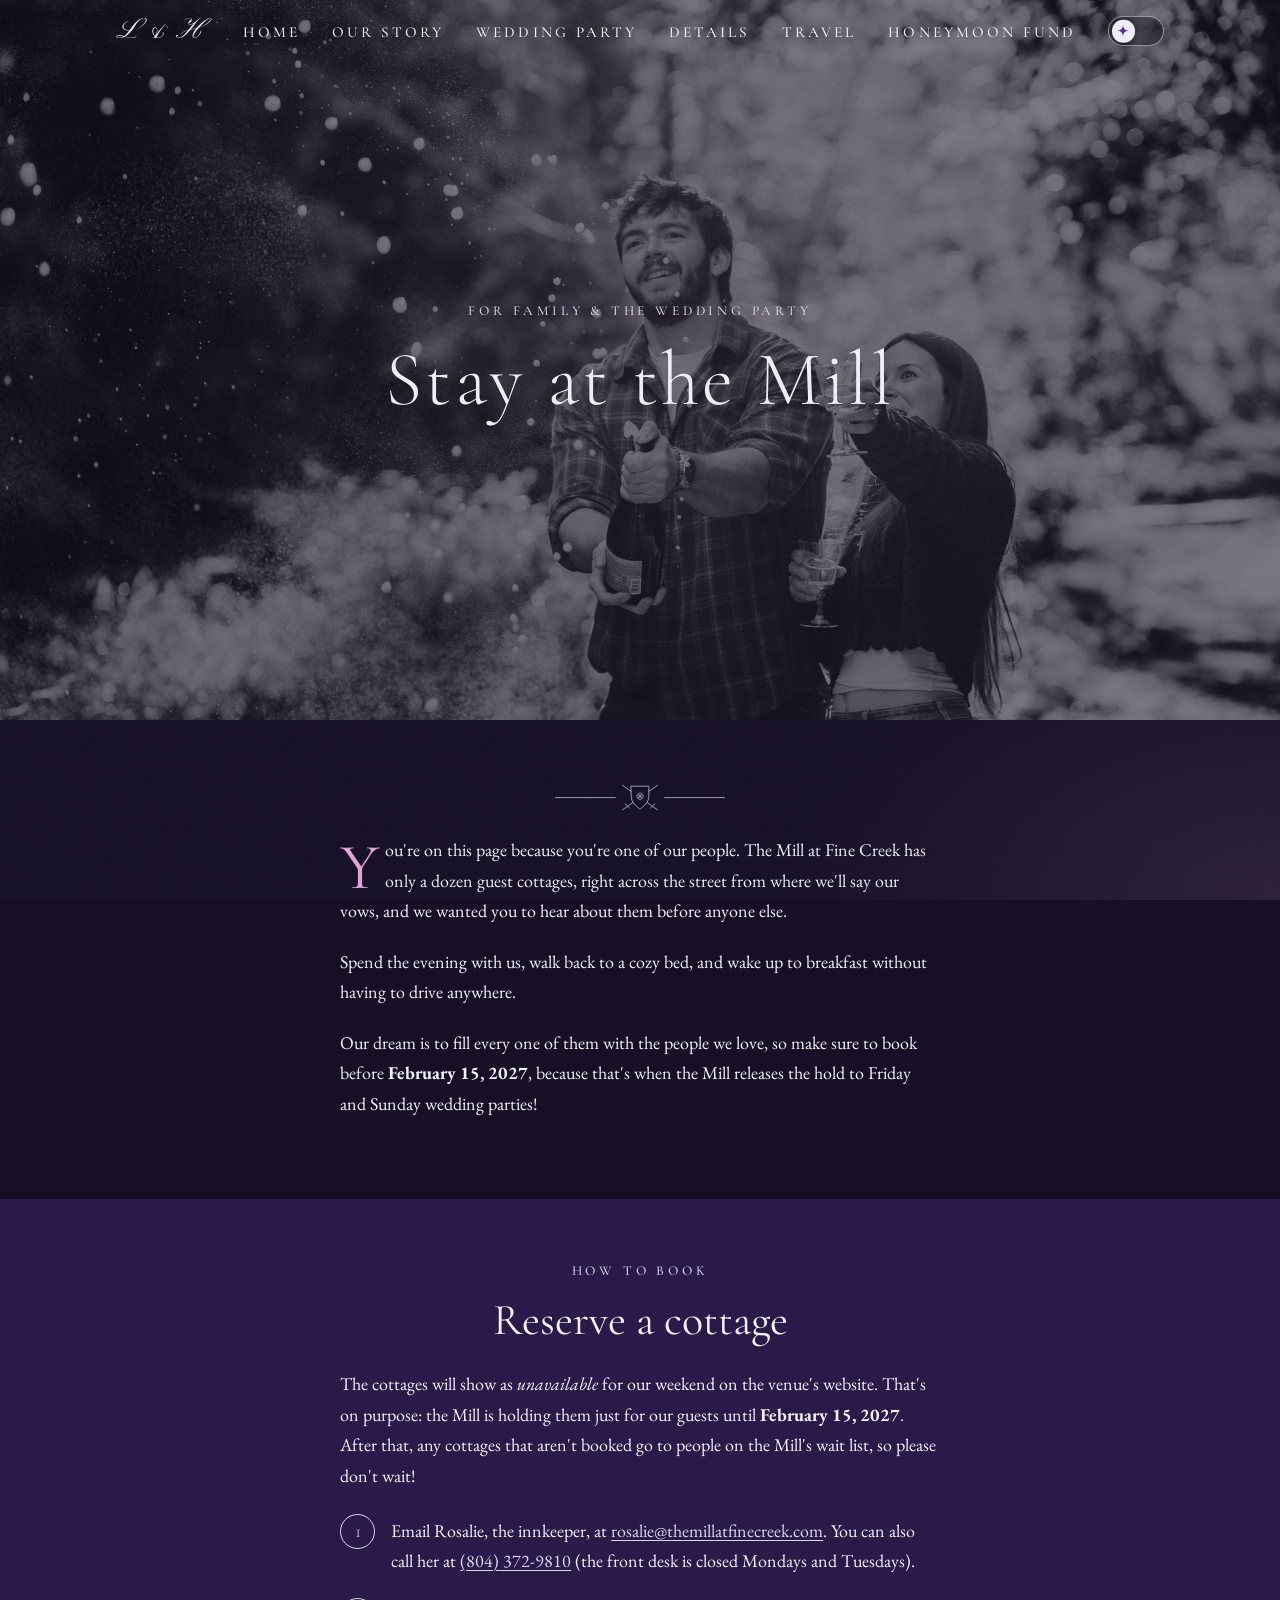
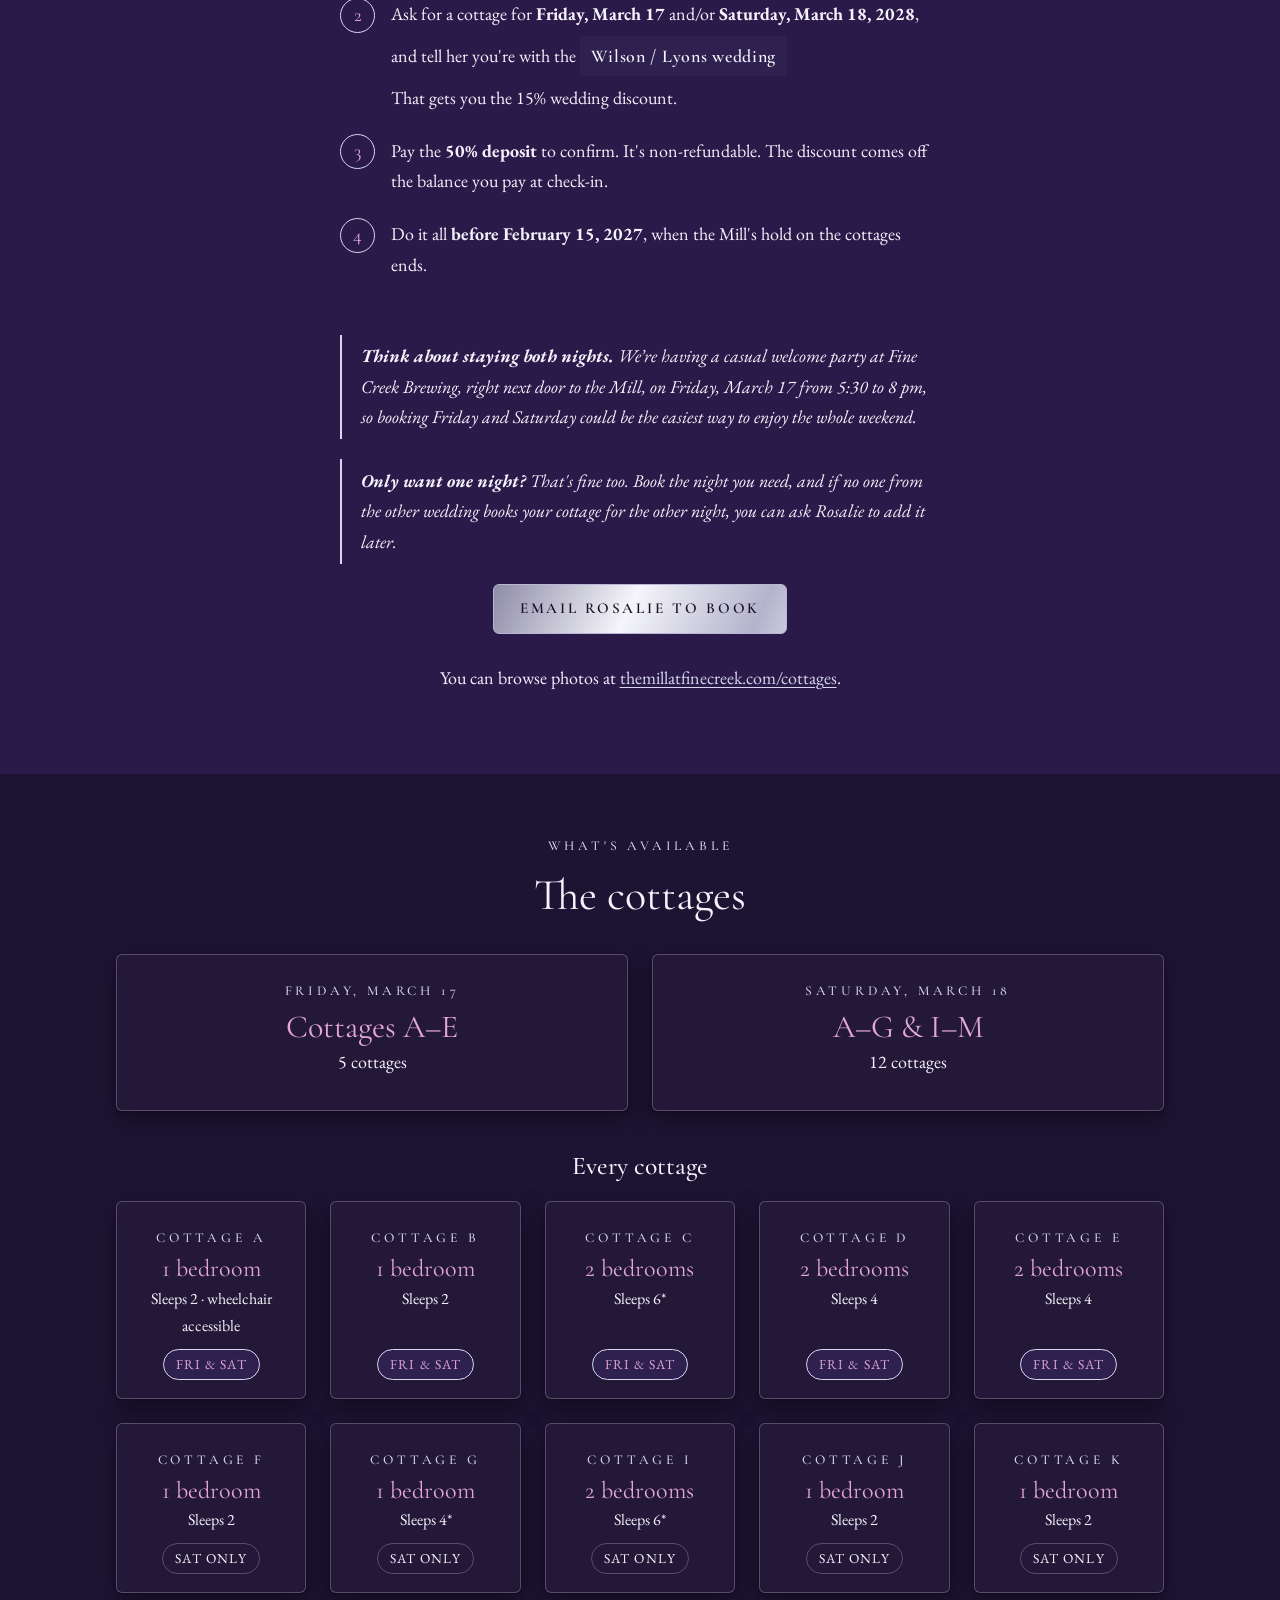
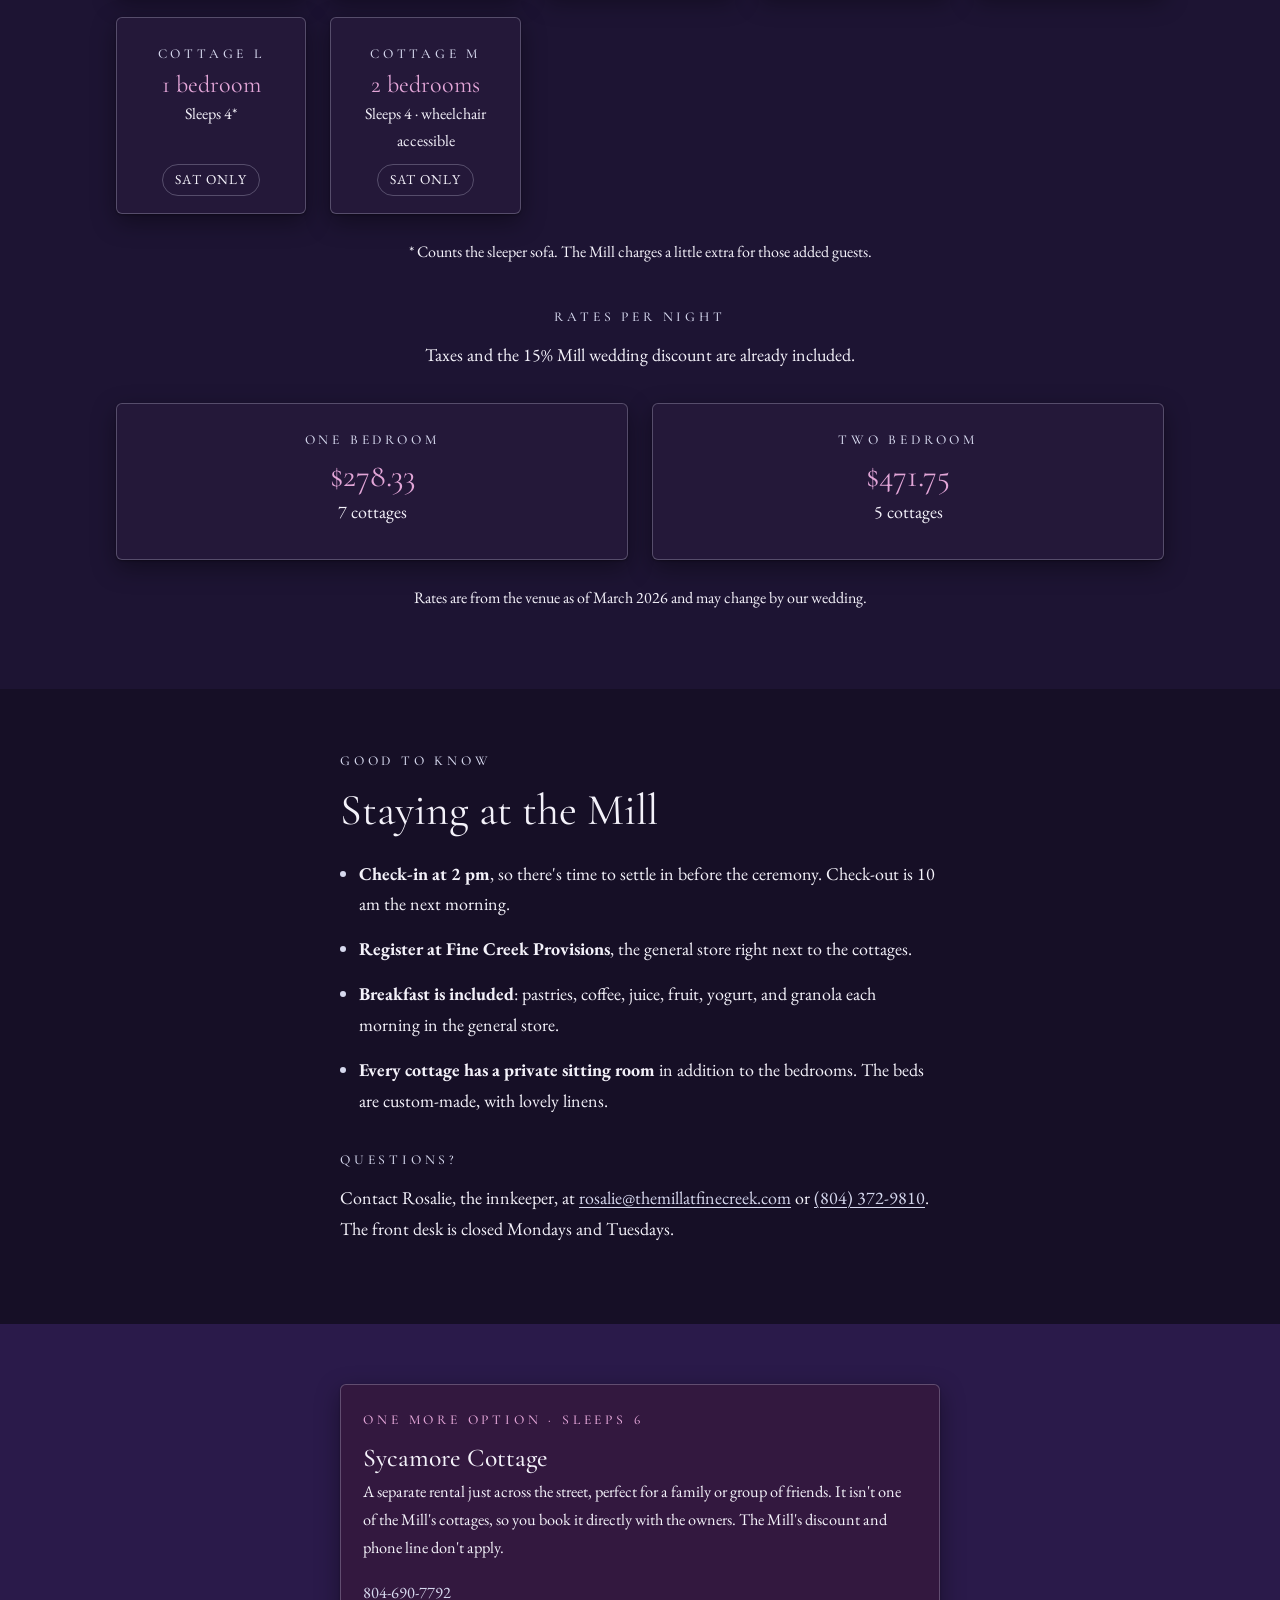
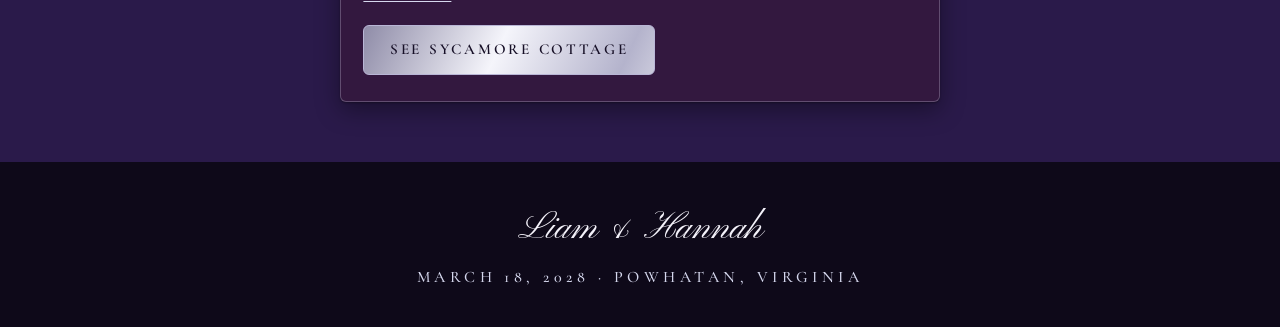
==== cottages-8fd2a997fd810f79.html @ 15401ae5 "Cottages: cards for all 12 cottages with night availability, book-one-night note Co-Authored-By: Cla" ====
<!doctype html>
<html lang="en" class="no-js">
<head>
  <meta charset="utf-8">
  <meta name="viewport" content="width=device-width, initial-scale=1">
  <meta name="robots" content="noindex, nofollow">
  <title>Cottages · Liam & Hannah</title>
  <meta property="og:type" content="website">
  <meta property="og:site_name" content="Liam &amp; Hannah">
  <meta property="og:title" content="Stay at the Mill · Liam &amp; Hannah">
  <meta property="og:description" content="Cottages at The Mill at Fine Creek, just for our family and wedding party.">
  <meta property="og:url" content="https://liamandhannah.com/cottages-8fd2a997fd810f79.html">
  <meta property="og:image" content="https://liamandhannah.com/img/share/cottages.jpg">
  <meta property="og:image:width" content="1200">
  <meta property="og:image:height" content="630">
  <meta property="og:image:alt" content="Liam popping a bottle of champagne beside Hannah">
  <meta name="twitter:card" content="summary_large_image">
  <meta name="theme-color" content="#160F26">
  <link rel="icon" href="img/favicon.svg" type="image/svg+xml">
  <link rel="preconnect" href="https://fonts.googleapis.com">
  <link rel="preconnect" href="https://fonts.gstatic.com" crossorigin>
  <link href="https://fonts.googleapis.com/css2?family=Cormorant+Garamond:ital,wght@0,300;0,400;0,500;0,600;1,400&family=EB+Garamond:ital@0;1&family=Pinyon+Script&display=swap" rel="stylesheet">
  <script>try { if (localStorage.getItem("theme") === "light") document.documentElement.dataset.theme = "light"; } catch (e) {}</script>
  <script>(function () { var w = 0; function lock() { if (innerWidth === w) return; w = innerWidth; document.documentElement.style.setProperty("--app-h", innerHeight + "px"); } lock(); addEventListener("resize", lock); })();</script>
  <link rel="stylesheet" href="css/style.css?v=20261109b">
</head>
<body>
  <header class="site-header">
    <nav class="nav" aria-label="Main">
      <a class="nav-brand" href="./">L &amp; H</a>
      <button class="nav-toggle" aria-expanded="false" aria-controls="nav-links">Menu</button>
      <ul class="nav-links" id="nav-links">
        <li><a href="./">Home</a></li>
        <li><a href="story.html">Our Story</a></li>
        <li><a href="party.html">Wedding Party</a></li>
        <li><a href="details.html">Details</a></li>
        <li><a href="travel.html">Travel</a></li>
        <li><a href="registry.html">Honeymoon Fund</a></li>
      </ul>
      <button class="theme-toggle" type="button" role="switch" aria-checked="false" aria-label="Light mode"><span class="tt-knob" aria-hidden="true"><svg class="tt-star" viewBox="0 0 24 24"><path d="M12 3 C12.8 9 15 11.2 21 12 C15 12.8 12.8 15 12 21 C11.2 15 9 12.8 3 12 C9 11.2 11.2 9 12 3Z"/></svg><svg class="tt-sun" viewBox="0 0 24 24"><circle cx="12" cy="12" r="4.2"/><path d="M12 2.5v2.6M12 18.9v2.6M2.5 12h2.6M18.9 12h2.6M5.3 5.3l1.8 1.8M16.9 16.9l1.8 1.8M5.3 18.7l1.8-1.8M16.9 7.1l1.8-1.8"/></svg></span></button>
    </nav>
  </header>

  <main>
    <section class="banner">
      <img src="img/site/photo-0068.jpg" alt="" style="object-position: 70% 25%">
      <div class="banner-inner">
        <span class="eyebrow">For family &amp; the wedding party</span>
        <h1>Stay at the Mill</h1>
      </div>
    </section>

    <section>
      <div class="narrow reveal">
        <svg class="flourish" viewBox="0 0 200 40" aria-hidden="true"><use href="img/botanical.svg?v=20261102h#crest"></use></svg>
        <p class="drop-cap">You're on this page because you're one of our people. The Mill at Fine Creek has only a dozen guest cottages, right across the street from where we'll say our vows, and we wanted you to hear about them before anyone else.</p>
        <p>Spend the evening with us, walk back to a cozy bed, and wake up to breakfast without having to drive anywhere.</p>
        <p>Our dream is to fill every one of them with the people we love, so make sure to book before <strong>February 15, 2027</strong>, because that's when the Mill releases the hold to Friday and Sunday wedding parties!</p>
      </div>
    </section>

    <section class="section-dark">
      <div class="narrow">
        <div class="center reveal">
          <span class="eyebrow">How to book</span>
          <h2>Reserve a cottage</h2>
        </div>
        <p class="reveal">The cottages will show as <em>unavailable</em> for our weekend on the venue's website. That's on purpose: the Mill is holding them just for our guests until <strong>February 15, 2027</strong>. After that, any cottages that aren't booked go to people on the Mill's wait list, so please don't wait!</p>
        <ol class="steps reveal">
          <li>Email Rosalie, the innkeeper, at <a href="mailto:rosalie@themillatfinecreek.com">rosalie@themillatfinecreek.com</a>. You can also call her at <a href="tel:+18043729810">(804) 372-9810</a> (the front desk is closed Mondays and Tuesdays).</li>
          <li>Ask for a cottage for <strong>Friday, March 17</strong> and/or <strong>Saturday, March 18, 2028</strong>, and tell her you're with the
            <span class="copy-line">Wilson / Lyons wedding</span><br>
            That gets you the 15% wedding discount.</li>
          <li>Pay the <strong>50% deposit</strong> to confirm. It's non-refundable. The discount comes off the balance you pay at check-in.</li>
          <li>Do it all <strong>before February 15, 2027</strong>, when the Mill's hold on the cottages ends.</li>
        </ol>
        <p class="note reveal"><strong>Think about staying both nights.</strong> We’re having a casual welcome party at Fine Creek Brewing, right next door to the Mill, on Friday, March 17 from 5:30 to 8 pm, so booking Friday and Saturday could be the easiest way to enjoy the whole weekend.</p>
        <p class="note reveal"><strong>Only want one night?</strong> That's fine too. Book the night you need, and if no one from the other wedding books your cottage for the other night, you can ask Rosalie to add it later.</p>
        <p class="center reveal">
          <a class="btn" href="mailto:rosalie@themillatfinecreek.com?subject=Wilson%20%2F%20Lyons%20wedding%20cottage">Email Rosalie to book</a>
        </p>
        <p class="center reveal">You can browse photos at <a href="https://www.themillatfinecreek.com/cottages" target="_blank" rel="noopener">themillatfinecreek.com/cottages</a>.</p>
      </div>
    </section>

    <section class="section-mist">
      <div class="wrap">
        <div class="center reveal">
          <span class="eyebrow">What's available</span>
          <h2>The cottages</h2>
        </div>
        <div class="facts rates">
          <div class="fact reveal">
            <span class="eyebrow label">Friday, March 17</span>
            <div class="value">Cottages A–E</div>
            <p>5 cottages</p>
          </div>
          <div class="fact reveal">
            <span class="eyebrow label">Saturday, March 18</span>
            <div class="value">A–G &amp; I–M</div>
            <p>12 cottages</p>
          </div>
        </div>

        <h3 class="center reveal cottage-list-heading">Every cottage</h3>
        <div class="facts rates cottage-list">
          <div class="fact reveal">
            <span class="eyebrow label">Cottage A</span>
            <div class="value">1 bedroom</div>
            <p>Sleeps 2 · wheelchair accessible</p>
            <span class="avail avail-both">Fri &amp; Sat</span>
          </div>
          <div class="fact reveal">
            <span class="eyebrow label">Cottage B</span>
            <div class="value">1 bedroom</div>
            <p>Sleeps 2</p>
            <span class="avail avail-both">Fri &amp; Sat</span>
          </div>
          <div class="fact reveal">
            <span class="eyebrow label">Cottage C</span>
            <div class="value">2 bedrooms</div>
            <p>Sleeps 6*</p>
            <span class="avail avail-both">Fri &amp; Sat</span>
          </div>
          <div class="fact reveal">
            <span class="eyebrow label">Cottage D</span>
            <div class="value">2 bedrooms</div>
            <p>Sleeps 4</p>
            <span class="avail avail-both">Fri &amp; Sat</span>
          </div>
          <div class="fact reveal">
            <span class="eyebrow label">Cottage E</span>
            <div class="value">2 bedrooms</div>
            <p>Sleeps 4</p>
            <span class="avail avail-both">Fri &amp; Sat</span>
          </div>
          <div class="fact reveal">
            <span class="eyebrow label">Cottage F</span>
            <div class="value">1 bedroom</div>
            <p>Sleeps 2</p>
            <span class="avail">Sat only</span>
          </div>
          <div class="fact reveal">
            <span class="eyebrow label">Cottage G</span>
            <div class="value">1 bedroom</div>
            <p>Sleeps 4*</p>
            <span class="avail">Sat only</span>
          </div>
          <div class="fact reveal">
            <span class="eyebrow label">Cottage I</span>
            <div class="value">2 bedrooms</div>
            <p>Sleeps 6*</p>
            <span class="avail">Sat only</span>
          </div>
          <div class="fact reveal">
            <span class="eyebrow label">Cottage J</span>
            <div class="value">1 bedroom</div>
            <p>Sleeps 2</p>
            <span class="avail">Sat only</span>
          </div>
          <div class="fact reveal">
            <span class="eyebrow label">Cottage K</span>
            <div class="value">1 bedroom</div>
            <p>Sleeps 2</p>
            <span class="avail">Sat only</span>
          </div>
          <div class="fact reveal">
            <span class="eyebrow label">Cottage L</span>
            <div class="value">1 bedroom</div>
            <p>Sleeps 4*</p>
            <span class="avail">Sat only</span>
          </div>
          <div class="fact reveal">
            <span class="eyebrow label">Cottage M</span>
            <div class="value">2 bedrooms</div>
            <p>Sleeps 4 · wheelchair accessible</p>
            <span class="avail">Sat only</span>
          </div>
        </div>
        <p class="center fine-print reveal">* Counts the sleeper sofa. The Mill charges a little extra for those added guests.</p>

        <div class="center reveal cottage-list-heading">
          <span class="eyebrow">Rates per night</span>
          <p>Taxes and the 15% Mill wedding discount are already included.</p>
        </div>
        <div class="facts rates">
          <div class="fact reveal">
            <span class="eyebrow label">One bedroom</span>
            <div class="value">$278.33</div>
            <p>7 cottages</p>
          </div>
          <div class="fact reveal">
            <span class="eyebrow label">Two bedroom</span>
            <div class="value">$471.75</div>
            <p>5 cottages</p>
          </div>
        </div>
        <p class="center fine-print reveal">Rates are from the venue as of March 2026 and may change by our wedding.</p>
      </div>
    </section>

    <section>
      <div class="narrow reveal">
        <span class="eyebrow">Good to know</span>
        <h2>Staying at the Mill</h2>
        <ul class="stay-list">
          <li><strong>Check-in at 2 pm</strong>, so there's time to settle in before the ceremony. Check-out is 10 am the next morning.</li>
          <li><strong>Register at Fine Creek Provisions</strong>, the general store right next to the cottages.</li>
          <li><strong>Breakfast is included</strong>: pastries, coffee, juice, fruit, yogurt, and granola each morning in the general store.</li>
          <li><strong>Every cottage has a private sitting room</strong> in addition to the bedrooms. The beds are custom-made, with lovely linens.</li>
        </ul>
        <span class="eyebrow" style="margin-top:2rem">Questions?</span>
        <p>Contact Rosalie, the innkeeper, at <a href="mailto:rosalie@themillatfinecreek.com">rosalie@themillatfinecreek.com</a> or <a href="tel:+18043729810">(804) 372-9810</a>. The front desk is closed Mondays and Tuesdays.</p>
      </div>
    </section>

    <section class="section-dark">
      <div class="narrow">
        <article class="card card-rose reveal">
          <div class="card-body">
            <span class="eyebrow">One more option · sleeps 6</span>
            <h3>Sycamore Cottage</h3>
            <p>A separate rental just across the street, perfect for a family or group of friends. It isn't one of the Mill's cottages, so you book it directly with the owners. The Mill's discount and phone line don't apply.</p>
            <p><a href="tel:+18046907792">804-690-7792</a></p>
            <a class="btn" href="https://www.sycamorebuilding.com/sycamorecottage" target="_blank" rel="noopener">See Sycamore Cottage</a>
          </div>
        </article>
      </div>
    </section>
  </main>

  <footer class="site-footer">
    <div class="script">Liam &amp; Hannah</div>
    <p class="eyebrow">March 18, 2028 · Powhatan, Virginia</p>
  </footer>

  <script src="js/main.js?v=20261103k"></script>
</body>
</html>
---- css/style.css ----
/* Liam & Hannah — amethyst dusk: jewel-toned violets, orchids, mirror silver */

:root {
  --night: #160F26;
  --aubergine: #2A1A4A;
  --plum: #3B2266;
  --berry: #4E1F55;
  --mauve: #9C8CC4;
  --moonstone: #D6D8EE;
  --mist: #ECE8F6;
  --pearl: #F4F2FA;
  --ember: #B5543C;
  --rose: #E3A6D8;
  /* deep violet for links and small text on light backgrounds (passes WCAG AA) */
  --plum-ink: #5B2E9E;
  --ink: #0E0919;
  /* mirror silver with a faint violet edge, used on buttons and the hero names */
  --foil: linear-gradient(115deg, #8F8CA8 0%, #F5F5FB 22%, #B4B3CC 42%, #FFFFFF 60%, #CFC8EC 76%, #8F8CA8 100%);

  --serif-display: "Cormorant Garamond", Georgia, serif;
  --serif-body: "EB Garamond", Georgia, serif;
  --script: "Pinyon Script", cursive;

  /* Theme tokens. Dark (deep amethyst) is the default;
     [data-theme="light"] below is the lavender-pearl daytime look. */
  --bg: var(--night);
  --bg-alt: #1D1433;
  --band: var(--aubergine);
  --band-2: #3A1846;
  --surface: #241839;
  --surface-warm: #33183F;
  --text: var(--pearl);
  --text-muted: #BDB6D3;
  --accent: var(--moonstone);
  --accent-strong: var(--rose);
  --line: rgba(214, 216, 238, .28);
  --chip: #2E2150;
  --input-bg: var(--ink);
  --btn-text: var(--night);
  --btn-outline-text: var(--pearl);
  --footer-bg: var(--ink);
  /* violet dusk at the top of the page, a little orchid in the corner */
  --glow:
    radial-gradient(ellipse 70% 45% at 50% 0%, rgba(140, 110, 255, .17), transparent 70%),
    radial-gradient(ellipse 55% 45% at 100% 100%, rgba(227, 166, 216, .11), transparent 70%);
  --shadow: 0 1px 2px rgba(0, 0, 0, .3), 0 8px 24px rgba(0, 0, 0, .38);

  --radius: 6px;
  --gutter: 1.25rem;
  --max: 68rem;
}

:root[data-theme="light"] {
  --bg: #F6F4FB;
  --bg-alt: var(--mist);
  --band: var(--plum);
  --band-2: var(--berry);
  --surface: #FDFCFF;
  --surface-warm: #EFE4F5;
  --text: var(--night);
  --text-muted: #54497A;
  --accent: var(--plum-ink);
  --accent-strong: #8E2C7E;
  --line: rgba(91, 46, 158, .22);
  --chip: #ECE6F7;
  --input-bg: #FDFCFF;
  --btn-text: var(--night);
  --btn-outline-text: var(--plum);
  --footer-bg: var(--night);
  --glow:
    radial-gradient(ellipse 70% 45% at 50% 0%, rgba(140, 110, 255, .15), transparent 70%),
    radial-gradient(ellipse 50% 40% at 0% 100%, rgba(227, 166, 216, .16), transparent 70%);
  --shadow: 0 1px 2px rgba(22, 15, 38, .06), 0 8px 24px rgba(22, 15, 38, .09);
}

*, *::before, *::after { box-sizing: border-box; }

html { scroll-behavior: smooth; }

body {
  margin: 0;
  background: var(--glow), var(--bg);
  background-attachment: fixed;
  color: var(--text);
  font-family: var(--serif-body);
  font-size: 1.125rem;
  line-height: 1.7;
  -webkit-font-smoothing: antialiased;
}

/* faint paper grain over everything */
body::before {
  content: "";
  position: fixed;
  inset: 0;
  pointer-events: none;
  z-index: 100;
  opacity: .07;
  background-image: url("data:image/svg+xml,%3Csvg xmlns='http://www.w3.org/2000/svg' width='200' height='200'%3E%3Cfilter id='n'%3E%3CfeTurbulence type='fractalNoise' baseFrequency='.85' numOctaves='3' stitchTiles='stitch'/%3E%3CfeColorMatrix values='0 0 0 0 .12 0 0 0 0 .16 0 0 0 0 .22 0 0 0 .9 0'/%3E%3C/filter%3E%3Crect width='100%25' height='100%25' filter='url(%23n)'/%3E%3C/svg%3E");
}

img { max-width: 100%; display: block; }

a { color: var(--accent); text-decoration-thickness: 1px; text-underline-offset: 3px; }
a:hover { color: var(--accent-strong); }

h1, h2, h3 {
  font-family: var(--serif-display);
  font-weight: 400;
  line-height: 1.2;
  margin: 0 0 .5em;
}
h2 { font-size: clamp(2rem, 6vw, 2.75rem); }
h3 { font-size: 1.6rem; font-weight: 500; }

p { margin: 0 0 1.1em; }

.eyebrow {
  display: block;
  font-family: var(--serif-display);
  font-size: .85rem;
  font-weight: 500;
  letter-spacing: .28em;
  text-transform: uppercase;
  color: var(--accent);
  margin-bottom: .75rem;
}

.wrap { max-width: var(--max); margin: 0 auto; padding: 0 var(--gutter); }
.narrow { max-width: 40rem; margin: 0 auto; padding: 0 var(--gutter); }
.center { text-align: center; }

section { padding: 3rem 0; }
@media (min-width: 52rem) { section { padding: 3.75rem 0; } }
.section-mist { background: var(--bg-alt); }
.section-dark {
  background: var(--band);
  color: var(--pearl);
}
.section-pine { background: var(--band-2); color: var(--pearl); }

.section-dark .eyebrow, .section-pine .eyebrow { color: var(--moonstone); }
.section-dark a, .section-pine a { color: var(--moonstone); }

/* ---------- header / nav ---------- */

.site-header {
  position: absolute;
  top: 0; left: 0; right: 0;
  z-index: 20;
  color: var(--pearl);
}
.site-header.solid {
  position: relative;
  background: var(--aubergine);
}
.nav {
  display: flex;
  align-items: center;
  justify-content: space-between;
  max-width: var(--max);
  margin: 0 auto;
  padding: 1rem var(--gutter);
}
.nav-brand {
  font-family: var(--script);
  font-size: 1.9rem;
  color: var(--pearl);
  text-decoration: none;
  line-height: 1;
}
.nav-brand:hover { color: var(--moonstone); }

.nav-toggle {
  background: none;
  border: 1px solid rgba(244, 242, 250, .5);
  color: var(--pearl);
  border-radius: var(--radius);
  padding: .45rem .7rem;
  font: inherit;
  font-size: .8rem;
  letter-spacing: .2em;
  text-transform: uppercase;
  cursor: pointer;
}

.nav-links {
  display: none;
  list-style: none;
  margin: 0;
  padding: 0;
}
.nav-links a {
  color: var(--pearl);
  text-decoration: none;
  font-family: var(--serif-display);
  font-size: .95rem;
  font-weight: 500;
  letter-spacing: .2em;
  text-transform: uppercase;
}
.nav-links a:hover, .nav-links a[aria-current="page"] { color: var(--moonstone); }

.nav.open .nav-links {
  display: flex;
  flex-direction: column;
  gap: 1.1rem;
  position: absolute;
  top: 100%;
  left: 0; right: 0;
  background: var(--night);
  padding: 1.5rem var(--gutter) 2rem;
  text-align: center;
}

/* light/dark switch: sits left of Menu on phones, after the links on desktop */
.nav-brand { order: 0; }
.nav-links { order: 1; }
.theme-toggle { order: 2; margin-left: auto; margin-right: .6rem; }
.nav-toggle { order: 3; }
/* sliding switch: knob on the left (sparkle) = dark, on the right (sun) = light */
.theme-toggle {
  position: relative;
  width: 3.5rem;
  height: 1.9rem;
  padding: 0;
  flex: none;
  border: 1px solid rgba(244, 242, 250, .5);
  border-radius: 999px;
  background: rgba(14, 9, 25, .45);
  cursor: pointer;
  transition: background .4s ease, border-color .3s ease;
}
.tt-knob {
  position: absolute;
  top: 50%;
  left: .2rem;
  width: 1.4rem;
  height: 1.4rem;
  border-radius: 50%;
  background: var(--pearl);
  box-shadow: 0 1px 4px rgba(0, 0, 0, .35);
  transform: translateY(-50%);
  transition: left .35s cubic-bezier(.4, 1.4, .5, 1), background .4s ease;
}
.tt-knob svg {
  position: absolute;
  top: 50%;
  left: 50%;
  width: .95rem;
  height: .95rem;
  transform: translate(-50%, -50%);
  transition: opacity .3s ease, transform .4s ease;
}
.tt-star { fill: var(--plum-ink); }
.tt-sun { fill: none; stroke: var(--ember); stroke-width: 2; stroke-linecap: round; opacity: 0; transform: translate(-50%, -50%) rotate(-90deg); }
.tt-sun circle { fill: var(--ember); stroke: none; }
:root[data-theme="light"] .theme-toggle { background: rgba(214, 216, 238, .35); }
:root[data-theme="light"] .tt-knob { left: calc(100% - 1.6rem); }
:root[data-theme="light"] .tt-star { opacity: 0; transform: translate(-50%, -50%) rotate(90deg); }
:root[data-theme="light"] .tt-sun { opacity: 1; transform: translate(-50%, -50%); }
.theme-toggle:hover, .nav-toggle:hover { border-color: var(--moonstone); }
.nav-toggle:hover { color: var(--moonstone); }

@media (min-width: 70rem) { /* full menu bar once all six links fit on one line */
  .nav-toggle { display: none; }
  .nav-links { margin-left: auto; }
  .theme-toggle { margin: 0 0 0 2rem; }
  .nav-links, .nav.open .nav-links {
    display: flex;
    flex-direction: row;
    gap: 2rem;
    position: static;
    background: none;
    padding: 0;
  }
}

/* ---------- hero ---------- */

.hero {
  position: relative;
  min-height: 100svh;
  min-height: var(--app-h, 100svh); /* locked height: phone toolbars can't resize it mid-scroll */
  display: grid;
  place-items: center;
  text-align: center;
  color: var(--pearl);
  overflow: visible; /* the calendar menu may hang below the photo */
  background: var(--night);
}
.hero img {
  position: absolute;
  inset: 0;
  width: 100%;
  height: 100%;
  object-fit: cover;
  object-position: 78% 60%;
  filter: saturate(.75) contrast(.95);
}
.hero::after {
  content: "";
  position: absolute;
  inset: 0;
  background:
    linear-gradient(180deg, rgba(22, 15, 38, .55) 0%, rgba(22, 15, 38, .4) 45%, rgba(22, 15, 38, .7) 100%);
}
.hero-inner { position: relative; z-index: 1; padding: 6rem var(--gutter) 4rem; }
.hero .eyebrow { color: var(--moonstone); }
.hero h1 {
  font-family: var(--script);
  font-size: clamp(3.4rem, 14vw, 7rem);
  font-weight: 400;
  line-height: 1.05;
  margin: .25rem 0 1.25rem;
  /* mirror-silver lettering */
  background: var(--foil);
  background-size: 200% 100%;
  -webkit-background-clip: text;
  background-clip: text;
  color: transparent;
  filter: drop-shadow(0 2px 14px rgba(14, 9, 25, .55));
  padding: 0 .15em; /* keeps script swashes inside the clipped area */
}
.hero h1 .amp { display: block; font-size: .55em; margin: .1em 0; }
.hero-meta {
  font-family: var(--serif-display);
  font-size: 1rem;
  font-weight: 500;
  letter-spacing: .3em;
  text-transform: uppercase;
}
.hero-meta span { display: block; }
.hero-meta .hero-date {
  font-size: clamp(1.6rem, 6.5vw, 2.6rem);
  font-weight: 400;
  letter-spacing: .2em;
  line-height: 1.25;
  margin-bottom: .35rem;
}
.countdown {
  display: flex;
  justify-content: center;
  gap: .5rem;
  margin-top: 1.75rem;
}
.cd-unit {
  min-width: 4.3rem;
  padding: .55rem .35rem .5rem;
  border: 1px solid rgba(244, 242, 250, .35);
  border-radius: var(--radius);
  background: rgba(14, 9, 25, .38);
  -webkit-backdrop-filter: blur(3px);
  backdrop-filter: blur(3px);
}
.cd-num {
  display: block;
  font-family: var(--serif-display);
  font-size: clamp(1.6rem, 6.5vw, 2.4rem);
  font-weight: 500;
  line-height: 1.05;
  font-variant-numeric: lining-nums tabular-nums; /* digits don't jiggle as they change */
}
.cd-label {
  display: block;
  margin-top: .2rem;
  font-family: var(--serif-display);
  font-size: .64rem;
  font-weight: 600;
  letter-spacing: .2em;
  text-transform: uppercase;
  color: var(--moonstone);
}
.countdown-done { font-style: italic; font-size: 1.3rem; }


.clover-burst {
  position: fixed;
  z-index: 300;
  width: var(--size, 1.4rem);
  height: var(--size, 1.4rem);
  pointer-events: none;
  color: var(--tint, var(--rose));
  filter: drop-shadow(0 1px 3px rgba(14, 9, 25, .6)); /* stands out over the photo */
  animation: clover-burst 1.6s cubic-bezier(.15, .7, .3, 1) forwards;
}
@keyframes clover-burst {
  0%   { transform: translate(-50%, -50%) scale(.2) rotate(0); opacity: 0; }
  12%  { opacity: 1; }
  70%  { opacity: 1; }
  100% { transform: translate(calc(-50% + var(--dx)), calc(-50% + var(--dy))) scale(1) rotate(var(--spin)); opacity: 0; }
}
@media (prefers-reduced-motion: reduce) {
  .clover-burst { animation: clover-fade 1.4s ease forwards; transform: translate(calc(-50% + var(--dx) / 3), calc(-50% + var(--dy) / 3)); }
  @keyframes clover-fade { 0%, 100% { opacity: 0; } 30%, 70% { opacity: 1; } }
}
@media (min-width: 52rem) {
  .countdown { gap: .85rem; }
  .cd-unit { min-width: 5.6rem; padding: .7rem .5rem .6rem; }
}

/* shorter banner for inner pages */
.banner {
  position: relative;
  min-height: 72vh;
  min-height: 72svh;
  min-height: calc(var(--app-h, 100svh) * .72); /* locked height: phone toolbars can't resize it mid-scroll */
  display: grid;
  place-items: center;
  text-align: center;
  color: var(--pearl);
  background: var(--night);
  overflow: hidden;
}
.banner img {
  position: absolute; inset: 0;
  width: 100%; height: 100%;
  object-fit: cover;
  filter: saturate(.7) contrast(.95);
}
.banner::after {
  content: "";
  position: absolute; inset: 0;
  background: rgba(22, 15, 38, .5);
}
.banner-inner { position: relative; z-index: 1; padding: 5rem var(--gutter) 2.25rem; }
.banner h1 { font-size: clamp(2.6rem, 9vw, 4rem); font-weight: 300; letter-spacing: .04em; }
@media (min-width: 52rem) {
  .banner { min-height: 80vh; min-height: 80svh; min-height: calc(var(--app-h, 100svh) * .8); }
  .banner h1 { font-size: clamp(3.4rem, 6vw, 5rem); }
}
.banner .eyebrow { color: var(--moonstone); }

/* ---------- dividers ---------- */

.flourish {
  display: block;
  width: 11rem;
  height: auto;
  margin: 0 auto 1.25rem;
  color: var(--accent);
  opacity: .8;
}
.section-dark .flourish, .section-pine .flourish { color: var(--moonstone); opacity: .8; }

/* the registry's d20: click to roll (it always lands on 18, the wedding date) */
.d20 {
  display: block;
  width: min(20rem, 100%);
  margin: 0 auto 1.25rem;
  padding: 0;
  border: 0;
  background: none;
  color: inherit;
  cursor: pointer;
}
.d20 .flourish { width: 100%; margin: 0; transition: opacity .3s ease; }
.d20:hover .flourish, .d20:focus-visible .flourish { opacity: 1; }
.d20-rules { fill: none; stroke: currentColor; stroke-width: .6; stroke-linecap: round; }
.d20-die {
  transform-box: view-box;
  transform-origin: 100px 20px;
  transition: transform 1s cubic-bezier(.2, .8, .3, 1);
}
.d20-num { fill: currentColor; font-family: var(--serif-display); font-size: 7px; font-weight: 600; }
.d20-toast svg { display: inline-block; width: 1.1em; height: 1.1em; margin: 0 .2em; vertical-align: -.2em; color: var(--rose); }

/* ---------- buttons ---------- */

.btn {
  display: inline-block;
  background: var(--foil);
  background-size: 220% 100%;
  background-position: 0% 0;
  color: var(--btn-text);
  border: 1px solid #B9B6D6;
  border-radius: var(--radius);
  padding: .7rem 1.6rem;
  font-family: var(--serif-display);
  font-size: .95rem;
  font-weight: 600;
  letter-spacing: .18em;
  text-transform: uppercase;
  text-decoration: none;
  transition: background .3s ease, border-color .3s ease, color .3s ease;
}
/* the silver catches the light as you hover */
.btn:hover, .btn:focus-visible { background-position: 100% 0; color: var(--btn-text); box-shadow: 0 0 18px rgba(214, 216, 238, .35); }
.btn-outline {
  background: transparent;
  color: var(--btn-outline-text);
  border-color: var(--mauve);
}
.btn-outline:hover, .btn-outline:focus-visible { background: var(--mauve); border-color: var(--mauve); color: var(--night); box-shadow: none; }
.section-dark .btn, .section-pine .btn { color: var(--btn-text); } /* keep the dark text on the silver */
.section-dark .btn-outline, .section-pine .btn-outline { color: var(--pearl); }

:focus-visible { outline: 2px solid var(--accent); outline-offset: 3px; }

/* ---------- cards & grids ---------- */

.grid {
  display: grid;
  gap: 1.5rem;
  grid-template-columns: repeat(auto-fill, minmax(min(100%, 17rem), 1fr));
}

.card {
  background: var(--surface);
  border: 1px solid var(--line);
  border-radius: var(--radius);
  box-shadow: var(--shadow);
  overflow: hidden;
  display: flex;
  flex-direction: column;
}
.card-rose { background: var(--surface-warm); }
.card-rose .eyebrow { color: var(--accent-strong); }
.card img { aspect-ratio: 4 / 3; object-fit: cover; width: 100%; filter: saturate(.8); }
.card-body { padding: 1.4rem 1.4rem 1.6rem; display: flex; flex-direction: column; flex: 1; }
.card-body h3 { margin-bottom: .3rem; }
.card-body p { font-size: 1.02rem; }
.card-body .btn { margin-top: auto; align-self: flex-start; }

.link-cards a.card { text-decoration: none; color: var(--text); transition: transform .4s ease, box-shadow .4s ease; }
.link-cards a.card:hover { transform: translateY(-3px); box-shadow: 0 2px 4px rgba(22, 15, 38,.08), 0 14px 32px rgba(22, 15, 38,.12); }
.link-cards .card-body { padding-bottom: 1.3rem; }
/* five home cards: 2 + 2 + 1 wide on tablets, 3 + 2 wider on computers (no lonely last card) */
@media (min-width: 37rem) and (max-width: 51.99rem) {
  .link-cards { grid-template-columns: repeat(2, 1fr); }
  .link-cards > :last-child:nth-child(odd) { grid-column: 1 / -1; }
  .link-cards > :last-child:nth-child(odd) img { aspect-ratio: 2 / 1; }
}
@media (min-width: 52rem) {
  .link-cards { grid-template-columns: repeat(6, 1fr); }
  .link-cards > * { grid-column: span 2; }
  .link-cards > :nth-child(4), .link-cards > :nth-child(5) { grid-column: span 3; }
  .link-cards > :last-child:nth-child(odd) { grid-column: span 3; }
  .link-cards > :nth-child(4) img, .link-cards > :nth-child(5) img { aspect-ratio: 16 / 9; }
}
.link-cards .more {
  font-family: var(--serif-display);
  font-weight: 600;
  letter-spacing: .18em;
  font-size: .85rem;
  text-transform: uppercase;
  color: var(--accent);
  margin-top: auto;
}

/* ---------- story ---------- */

.story-split {
  display: grid;
  gap: 2.5rem;
  align-items: center;
}
.story-split img {
  border-radius: var(--radius);
  box-shadow: var(--shadow);
  filter: saturate(.8);
}
.story-split > div { text-align: center; } /* centered when stacked on phones */
@media (min-width: 52rem) {
  .story-split { grid-template-columns: 1fr 1fr; gap: 4rem; }
  .story-split.flip > :first-child { order: 2; }
  .story-split > div { text-align: left; }
  .story-split .flourish { margin-left: 0; }
}

.drop-cap::first-letter {
  float: left;
  font-family: var(--serif-display);
  font-size: 3.6em;
  line-height: .85;
  padding: .08em .1em 0 0;
  color: var(--accent-strong);
}

/* ---------- gallery ---------- */

.gallery {
  columns: 2 10rem;
  column-gap: .75rem;
}
@media (min-width: 52rem) { .gallery { columns: 3 14rem; column-gap: 1rem; } }
.gallery button {
  display: block;
  width: 100%;
  padding: 0;
  margin: 0 0 .75rem;
  border: 0;
  background: var(--surface);
  border-radius: 4px;
  overflow: hidden;
  cursor: zoom-in;
  break-inside: avoid;
}
@media (min-width: 52rem) { .gallery button { margin-bottom: 1rem; } }
.gallery img {
  width: 100%;
  height: auto;
  filter: saturate(.82);
  transition: transform .8s ease, filter .8s ease;
}
.gallery button:hover img { transform: scale(1.03); filter: saturate(1); }

/* Through the years reads left to right, in date order */
.gallery[data-gallery="years"] {
  columns: auto;
  display: grid;
  grid-template-columns: repeat(2, 1fr);
  gap: .75rem;
  align-items: start;
}
.gallery[data-gallery="years"] button { margin: 0; }
.gallery[data-gallery="years"] img { aspect-ratio: 4 / 5; object-fit: cover; }
@media (min-width: 52rem) {
  .gallery[data-gallery="years"] { grid-template-columns: repeat(4, 1fr); gap: 1rem; }
}

/* captioned photos (Through the years) */
.gallery button.captioned {
  background: var(--surface);
  border: 1px solid var(--line);
  box-shadow: var(--shadow);
  text-align: left;
  color: var(--text);
}
.gallery button.captioned:hover img { transform: none; }
.g-cap { display: block; padding: .6rem .75rem .75rem; }
.g-cap-text { display: block; font-size: 1rem; line-height: 1.35; font-style: italic; }
.g-cap-meta {
  display: block;
  margin-top: .3rem;
  font-family: var(--serif-display);
  font-size: .72rem;
  font-weight: 600;
  letter-spacing: .16em;
  text-transform: uppercase;
  color: var(--accent);
}

.lightbox {
  position: fixed;
  inset: 0;
  z-index: 200;
  background: rgba(22, 15, 38, .96);
  display: none;
  align-items: center;
  justify-content: center;
}
.lightbox.open { display: flex; }
.lightbox img {
  max-width: calc(100vw - 2rem);
  max-height: calc(100svh - 9rem);
  width: auto;
  height: auto;
  border-radius: 3px;
  box-shadow: 0 10px 40px rgba(0, 0, 0, .4);
}
.lightbox button {
  position: absolute;
  background: none;
  border: 0;
  color: var(--pearl);
  font-family: var(--serif-display);
  font-size: 2.6rem;
  line-height: 1;
  padding: .5rem 1rem;
  cursor: pointer;
  opacity: .8;
}
.lightbox button:hover { opacity: 1; color: var(--moonstone); }
.lb-close { top: .5rem; right: .5rem; }
.lb-prev { left: 0; top: 50%; transform: translateY(-50%); }
.lb-next { right: 0; top: 50%; transform: translateY(-50%); }
.lb-foot {
  position: absolute;
  bottom: .75rem;
  left: 1rem; right: 1rem;
  text-align: center;
  color: var(--mist);
}
.lb-count { font-size: .9rem; letter-spacing: .2em; }
.lb-caption .g-cap { padding: 0 0 .35rem; }
.lb-caption .g-cap-text { font-size: 1.1rem; color: var(--pearl); }
.lb-caption .g-cap-meta { color: var(--moonstone); }

/* ---------- details ---------- */

.facts {
  display: grid;
  gap: 1.5rem;
  grid-template-columns: repeat(auto-fit, minmax(min(100%, 14rem), 1fr));
  text-align: center;
}
.fact .label { margin-bottom: .25rem; }
.fact .value { font-family: var(--serif-display); font-size: 1.6rem; line-height: 1.3; }

.schedule { list-style: none; margin: 0; padding: 0; }
.schedule li {
  display: grid;
  grid-template-columns: 6.5rem 1fr;
  gap: 1rem;
  padding: 1.1rem 0;
  border-bottom: 1px solid var(--line);
}
.schedule li:last-child { border-bottom: 0; }
.schedule time {
  font-family: var(--serif-display);
  font-size: 1.25rem;
  font-weight: 500;
  color: var(--accent-strong);
}
.section-dark .schedule time { color: var(--moonstone); }
.schedule strong { font-family: var(--serif-display); font-size: 1.35rem; font-weight: 500; display: block; }
.schedule span { font-size: 1rem; }
.inline-clover { display: inline-block; width: 1.25em; height: 1.25em; vertical-align: -.3em; color: var(--rose); }
.schedule-day { margin-top: 2.25rem; }
.schedule-day h3 {
  margin: 0 0 .25rem;
  padding-bottom: .6rem;
  font-family: var(--serif-display);
  font-size: 1.6rem;
  font-weight: 500;
  border-bottom: 1px solid var(--line);
}

.note {
  border-left: 2px solid var(--accent);
  padding: .4rem 0 .4rem 1.2rem;
  font-style: italic;
}

/* ---------- honeymoon fund ---------- */

.fund-card .amount {
  font-family: var(--serif-display);
  font-size: 1.5rem;
  font-weight: 500;
  color: var(--accent-strong);
  margin: .2rem 0 .9rem;
}
.any-amount {
  grid-column: 1 / -1;
  justify-content: center;
  text-align: center;
  background: var(--band);
  color: var(--pearl);
  border-color: var(--band);
}
.any-amount .card-body { justify-content: center; align-items: center; padding: 3rem 1.5rem; }
.any-amount h3 { font-size: clamp(1.8rem, 5vw, 2.4rem); font-weight: 400; }
.any-amount p { max-width: 30rem; }
.any-amount .card-body .btn { align-self: center; margin-top: .5rem; }
/* just the one card (until the honeymoon ideas are back) */
.fund-solo { grid-template-columns: 1fr; max-width: 38rem; margin: 0 auto; }

.qr-block {
  display: none;
  gap: 2rem;
  align-items: center;
  max-width: 44rem;
  margin: 2.5rem auto 0;
  padding: 1.75rem;
  background: var(--surface);
  border: 1px solid var(--line);
  border-radius: var(--radius);
  box-shadow: var(--shadow);
}
.qr-block img { width: 9.5rem; height: 9.5rem; flex: none; border-radius: 4px; }
.qr-block p:last-child { margin-bottom: 0; }
@media (min-width: 52rem) { .qr-block { display: flex; } }

.fine-print { font-size: 1rem; }
.fine-print h3 { font-size: 1.35rem; }

/* ---------- cottages ---------- */

.rates { margin: 2rem 0 1.5rem; }
.rates .fact {
  background: var(--surface);
  border: 1px solid var(--line);
  border-radius: var(--radius);
  box-shadow: var(--shadow);
  padding: 1.5rem 1rem .75rem;
}
.rates .value { font-size: 2rem; color: var(--accent-strong); }
.cottage-list-heading { margin-top: 2.5rem; }
.cottage-list { grid-template-columns: repeat(auto-fit, minmax(min(100%, 10rem), 1fr)); margin-top: 1.25rem; }
.cottage-list .value { font-size: 1.5rem; }
.cottage-list p { font-size: 1rem; margin-bottom: .6rem; }
.cottage-list .fact { display: flex; flex-direction: column; align-items: center; padding-bottom: 1.1rem; }
.avail {
  margin-top: auto;
  padding: .2rem .75rem;
  border: 1px solid var(--line);
  border-radius: 999px;
  font-size: .85rem;
  letter-spacing: .08em;
  text-transform: uppercase;
}
.avail-both { border-color: var(--accent); background: var(--chip); color: var(--accent-strong); }

.steps { counter-reset: step; list-style: none; margin: 1.5rem 0 2rem; padding: 0; }
.steps li {
  counter-increment: step;
  position: relative;
  padding: 0 0 1.4rem 3.2rem;
}
.steps li::before {
  content: counter(step);
  position: absolute;
  left: 0; top: -.1rem;
  width: 2.2rem; height: 2.2rem;
  display: grid;
  place-items: center;
  border: 1px solid var(--accent);
  border-radius: 50%;
  font-family: var(--serif-display);
  font-size: 1.2rem;
  color: var(--accent-strong);
}
.timeline li { grid-template-columns: 8.5rem 1fr; }
.timeline time { font-size: 1.1rem; line-height: 1.35; }

.copy-line {
  display: inline-block;
  margin: .4rem 0;
  padding: .3rem .7rem;
  background: var(--chip);
  border-radius: 4px;
  font-family: var(--serif-display);
  font-weight: 600;
  letter-spacing: .04em;
  user-select: all;
}

.stay-list { padding-left: 1.2rem; margin: 0; }
.stay-list li { margin-bottom: .9rem; }
.stay-list li::marker { color: var(--moonstone); }

/* ---------- family passphrase gate ---------- */

.family-gate { padding: 2.5rem 0 3rem; }
.gate-toggle {
  display: inline-flex;
  align-items: center;
  gap: .5rem;
  background: none;
  border: 0;
  padding: .5rem;
  color: var(--text-muted);
  font-family: var(--serif-display);
  font-size: .85rem;
  font-weight: 500;
  letter-spacing: .24em;
  text-transform: uppercase;
  cursor: pointer;
}
.gate-toggle svg { width: 1.3rem; height: 1.3rem; color: var(--accent); }
.gate-toggle:hover { color: var(--accent-strong); }
.gate-form { margin-top: 1rem; }
.gate-form label { display: block; font-style: italic; margin-bottom: .6rem; }
.gate-row { display: flex; gap: .6rem; justify-content: center; flex-wrap: wrap; }
.gate-row input {
  flex: 1 1 12rem;
  max-width: 18rem;
  padding: .65rem .9rem;
  font: inherit;
  color: var(--text);
  background: var(--input-bg);
  border: 1px solid var(--line);
  border-radius: var(--radius);
}
.gate-row input:focus { outline: 2px solid var(--accent); outline-offset: 1px; }
.gate-msg { min-height: 1.5em; margin-top: .75rem; font-size: 1rem; color: var(--accent-strong); }

/* ---------- things to do nearby (Travel page) ---------- */

.places { margin-top: 2rem; }
.place-card h3 { font-size: 1.45rem; }
.place-card p { color: var(--text-muted); }
.place-link {
  margin-top: auto;
  align-self: flex-start;
  font-family: var(--serif-display);
  font-size: .85rem;
  font-weight: 600;
  letter-spacing: .16em;
  text-transform: uppercase;
  text-decoration: none;
  color: var(--accent);
}
.place-link::after { content: " \2192"; }
.place-link:hover { color: var(--accent-strong); }

/* ---------- lucky clover hunt ---------- */

.lucky {
  display: inline-grid;
  place-items: center;
  width: 1.9rem;
  height: 1.9rem;
  padding: .3rem;
  border: 0;
  background: none;
  color: var(--accent);
  opacity: .32;
  cursor: pointer;
  -webkit-tap-highlight-color: transparent;
  transition: opacity .4s ease, color .4s ease, transform .4s ease;
}
.lucky:hover, .lucky:focus-visible { opacity: .9; transform: rotate(-15deg) scale(1.1); }
.lucky-svg { width: 100%; height: 100%; display: block; }
.lucky.found { opacity: .95; color: var(--moonstone); filter: drop-shadow(0 0 5px rgba(214, 216, 238, .55)); }
.lucky.just-found { animation: lucky-pop .8s cubic-bezier(.3, 1.6, .5, 1); }
@keyframes lucky-pop {
  0%   { transform: scale(1) rotate(0); }
  40%  { transform: scale(1.8) rotate(200deg); }
  100% { transform: scale(1) rotate(360deg); }
}
.lucky-inline { margin-left: .3rem; vertical-align: middle; width: 1.6rem; height: 1.6rem; }
.lucky-corner-br, .lucky-corner-bl, .lucky-corner-tr { position: absolute; z-index: 3; }
.lucky-corner-br { right: .9rem; bottom: .9rem; }
.lucky-corner-bl { left: .9rem; bottom: .9rem; }
.lucky-corner-tr { right: .9rem; top: .9rem; }

.lucky-hint {
  margin: 1rem 0 0 !important;
  font-style: italic;
  font-size: .92rem !important;
  color: var(--mist);
  opacity: .75;
}
.lucky-reset {
  padding: 0;
  border: 0;
  background: none;
  font: inherit;
  font-style: italic;
  color: var(--moonstone);
  text-decoration: underline;
  text-underline-offset: 3px;
  cursor: pointer;
}
.lucky-reset:hover { color: var(--pearl); }
.lucky-toast {
  position: fixed;
  left: 50%;
  bottom: 1.5rem;
  z-index: 320;
  max-width: calc(100% - 2rem);
  padding: .65rem 1.2rem;
  border: 1px solid rgba(244, 242, 250, .3);
  border-radius: 999px;
  background: rgba(14, 9, 25, .85);
  -webkit-backdrop-filter: blur(4px);
  backdrop-filter: blur(4px);
  color: var(--pearl);
  font-size: 1rem;
  text-align: center;
  box-shadow: 0 8px 24px rgba(0, 0, 0, .3);
  pointer-events: none;
  opacity: 0;
  transform: translate(-50%, 12px);
  transition: opacity .35s ease, transform .35s ease;
}
.lucky-toast.show { opacity: 1; transform: translate(-50%, 0); }
@media (prefers-reduced-motion: reduce) {
  .lucky, .lucky-toast { transition: none; }
  .lucky.just-found { animation: none; }
}

/* ---------- clovers drifting across the home photo ---------- */

.hero-drift {
  position: absolute;
  inset: 0;
  z-index: 1;               /* above the photo's dark overlay, below the names */
  overflow: hidden;
  pointer-events: none;
}
.drifter {
  position: absolute;
  left: -3rem;
  top: var(--top);
  color: var(--tint);
  opacity: var(--alpha);
  animation: drift-across var(--dur) linear var(--delay) infinite;
}
.drift-clover {
  display: block;
  width: var(--size);
  height: var(--size);
  animation: drift-bob var(--bob) ease-in-out infinite alternate;
}
@keyframes drift-across {
  from { transform: translate(0, 0); }
  to   { transform: translate(calc(100vw + 6rem), 3.5rem); }
}
@keyframes drift-bob {
  from { transform: translateY(-10px) rotate(-30deg); }
  to   { transform: translateY(10px) rotate(40deg); }
}
.hero-inner { z-index: 2; }

/* ---------- a secret: tap "L & H" three times for clover rain ---------- */

.rain-drop {
  position: fixed;
  top: -3rem;
  left: var(--x);
  z-index: 300;
  pointer-events: none;
  color: var(--tint);
  opacity: 0;
  animation: rain-fall var(--dur) linear var(--delay) forwards;
}
.rain-clover {
  display: block;
  width: var(--size);
  height: var(--size);
  filter: drop-shadow(0 1px 2px rgba(14, 9, 25, .45));
  animation: rain-sway var(--sway-dur) ease-in-out infinite alternate;
}
@keyframes rain-fall {
  0%   { transform: translateY(0); opacity: 0; }
  8%   { opacity: 1; }
  85%  { opacity: 1; }
  100% { transform: translateY(calc(var(--app-h, 100vh) + 6rem)); opacity: 0; }
}
@keyframes rain-sway {
  from { transform: translateX(-14px) rotate(-28deg); }
  to   { transform: translateX(14px) rotate(28deg); }
}
@media (prefers-reduced-motion: reduce) {
  .rain-drop { top: calc(var(--delay) * 20vh + 4rem); animation: rain-fade 2.4s ease var(--delay) forwards; }
  .rain-clover { animation: none; }
  @keyframes rain-fade { 0%, 100% { opacity: 0; } 30%, 70% { opacity: .9; } }
}

/* ---------- a secret: tap "4:20" on the Details page ---------- */

.secret-puff { cursor: pointer; -webkit-tap-highlight-color: transparent; }
/* retro-cartoon cigarette smoke: one thin line that draws itself up in lazy
   S-curves, sways in still air, pops two little rings, then fades */
.smoke-trail {
  position: fixed;
  z-index: 300;
  width: 64px;
  height: 128px;
  pointer-events: none;
  transform: translate(-50%, -100%);
  animation: trail-fade 4.6s ease forwards;
}
.smoke-trail svg {
  display: block;
  width: 100%;
  height: 100%;
  overflow: visible;
  transform-origin: 50% 100%;
  animation: trail-sway 3.4s ease-in-out infinite alternate;
}
.smoke-trail .line {
  fill: none;
  stroke: currentColor;
  stroke-width: 2.2;
  stroke-linecap: round;
  stroke-linejoin: round;
  stroke-dasharray: 100;
  stroke-dashoffset: 100;
  animation: trail-draw 1.6s cubic-bezier(.35, 0, .3, 1) forwards;
}
.smoke-trail .ring {
  fill: none;
  stroke: currentColor;
  stroke-width: 1.8;
  opacity: 0;
  transform-box: fill-box;
  transform-origin: center;
  animation: trail-ring 2.4s ease-out forwards;
}
.smoke-trail .ring.two { animation-delay: 1.85s; }
.smoke-trail .ring.one { animation-delay: 1.45s; }
@keyframes trail-draw { to { stroke-dashoffset: 0; } }
@keyframes trail-sway { from { transform: translateX(-5px) skewX(-8deg); } to { transform: translateX(5px) skewX(8deg); } }
@keyframes trail-ring {
  0%   { opacity: 0; transform: translateY(0) scale(.5); }
  20%  { opacity: .9; }
  100% { opacity: 0; transform: translateY(-22px) scale(1.25); }
}
@keyframes trail-fade {
  0%   { opacity: 0; }
  6%   { opacity: .95; }
  62%  { opacity: .95; transform: translate(-50%, -100%); }
  100% { opacity: 0; transform: translate(-50%, calc(-100% - 16px)); }
}
@media (prefers-reduced-motion: reduce) {
  .smoke-trail svg, .smoke-trail .ring { animation: none; }
  .smoke-trail .line { animation: none; stroke-dashoffset: 0; }
}

/* ---------- add to calendar ---------- */

.hero-actions {
  display: flex;
  flex-wrap: wrap;
  justify-content: center;
  align-items: flex-start;
  gap: .6rem;
  margin-top: 1.4rem;
}
.cal-menu { position: relative; display: inline-block; }
.fact .cal-menu { margin-top: .9rem; }
.cal-toggle {
  display: inline-flex;
  align-items: center;
  gap: .5rem;
  padding: .55rem 1.1rem;
  border: 1px solid var(--accent);
  border-radius: 999px;
  background: transparent;
  color: var(--text);
  font-family: var(--serif-display);
  font-size: .85rem;
  font-weight: 600;
  letter-spacing: .16em;
  text-transform: uppercase;
  cursor: pointer;
  transition: border-color .3s ease, color .3s ease, transform .18s ease;
}
.cal-toggle svg { width: 1.15rem; height: 1.15rem; fill: none; stroke: currentColor; stroke-width: 1.6; stroke-linecap: round; stroke-linejoin: round; }
.cal-toggle .cal-star { fill: var(--moonstone); stroke: none; }
.cal-toggle:hover, .cal-toggle[aria-expanded="true"] { border-color: var(--accent-strong); color: var(--accent-strong); }
.cal-toggle:active { transform: scale(.96); }
/* over the hero photo: same frosted pill as "Click me!" */
.cal-menu.on-photo .cal-toggle {
  border-color: rgba(244, 242, 250, .45);
  background: rgba(14, 9, 25, .38);
  -webkit-backdrop-filter: blur(3px);
  backdrop-filter: blur(3px);
  color: var(--pearl);
  font-size: .9rem;
  letter-spacing: .18em;
}
.cal-menu.on-photo .cal-toggle:hover, .cal-menu.on-photo .cal-toggle[aria-expanded="true"] { border-color: var(--moonstone); color: var(--moonstone); }
.cal-options {
  position: absolute;
  top: calc(100% + .45rem);
  left: 50%;
  z-index: 30;
  min-width: 12.5rem;
  padding: .35rem;
  transform: translateX(-50%);
  background: var(--surface);
  border: 1px solid var(--line);
  border-radius: var(--radius);
  box-shadow: var(--shadow);
  text-align: left;
  animation: cal-drop .25s ease;
}
.cal-options[hidden] { display: none; }
.cal-options a {
  display: block;
  padding: .6rem .8rem;
  border-radius: 4px;
  color: var(--text);
  text-decoration: none;
  font-size: 1rem;
}
.cal-options a:hover, .cal-options a:focus-visible { background: var(--chip); color: var(--accent-strong); }
@keyframes cal-drop { from { opacity: 0; transform: translate(-50%, -6px); } }
@media (prefers-reduced-motion: reduce) { .cal-options { animation: none; } }

/* ---------- wedding party ---------- */

.team-vs {
  margin: 1.5rem 0 .25rem;
  font-family: var(--script);
  font-size: clamp(2.1rem, 8vw, 3.2rem);
  line-height: 1.15;
}
.team-vs a { color: var(--text); text-decoration: none; white-space: nowrap; transition: color .3s ease; }
.team-vs a:hover { color: var(--accent-strong); }
.team-vs .amp { display: inline-block; color: var(--accent); margin: 0 .3em; vertical-align: middle; }
.team-vs .amp svg { display: block; width: .8em; height: .8em; transition: transform .6s ease; }
.team-vs:hover .amp svg { transform: rotate(25deg); }
.team-count {
  display: flex;
  flex-wrap: wrap;
  justify-content: center;
  gap: .2rem .6rem;
  font-family: var(--serif-display);
  font-size: .8rem;
  font-weight: 600;
  letter-spacing: .2em;
  text-transform: uppercase;
  color: var(--accent);
}

/* people slide in from the sides and the polaroids are tilted, so trim anything that pokes
   past the screen edge (otherwise phones can scroll the page sideways) */
#team-hannah, #team-liam { overflow-x: clip; }

/* the zigzag: a dotted path down the middle, people alternating sides */
.party-list {
  position: relative;
  list-style: none;
  max-width: 50rem;
  margin: 2.25rem auto 0;
  padding: 0;
}
.party-list::before {
  content: "";
  position: absolute;
  top: 1rem;
  bottom: 1rem;
  left: 50%;
  width: 2px;
  transform: translateX(-50%);
  background: repeating-linear-gradient(to bottom, var(--accent) 0 5px, transparent 5px 13px);
  opacity: .45;
}
.party-member {
  position: relative;
  display: grid;
  grid-template-columns: 1fr 1fr;
  column-gap: 2.6rem;
  align-items: center;
  margin-bottom: 2.25rem;
}
.party-member:last-child { margin-bottom: 0; }
.party-member .polaroid { grid-column: 1; justify-self: end; }
.party-member .party-text { grid-column: 2; grid-row: 1; text-align: left; }
.party-member:nth-child(even) .polaroid { grid-column: 2; justify-self: start; }
.party-member:nth-child(even) .party-text { grid-column: 1; text-align: right; }

/* little clover stop on the path */
.party-node {
  position: absolute;
  left: 50%;
  top: 50%;
  width: 1.9rem;
  height: 1.9rem;
  padding: .3rem;
  border-radius: 50%;
  transform: translate(-50%, -50%);
  background: var(--bg-alt);
  box-shadow: 0 0 0 2px var(--line);
  color: var(--accent-strong);
}
#team-liam .party-node { background: var(--bg); }
.party-node svg { width: 100%; height: 100%; display: block; }

/* polaroids with a strip of washi tape */
.polaroid {
  position: relative;
  width: 100%;
  max-width: 15rem;
  margin: 0;
  padding: .55rem .55rem 0;
  background: #F7F6FB;
  border: 1px solid rgba(22, 15, 38, .08);
  box-shadow: 0 2px 4px rgba(0, 0, 0, .18), 0 12px 28px rgba(0, 0, 0, .25);
  transform: rotate(var(--tilt, -2deg));
  transition: transform .5s cubic-bezier(.3, 1.5, .5, 1), box-shadow .4s ease;
  cursor: pointer;
}
.polaroid::before {
  content: "";
  position: absolute;
  top: -.7rem;
  left: 50%;
  width: 4.6rem;
  height: 1.4rem;
  transform: translateX(-50%) rotate(-4deg);
  background: rgba(227, 166, 216, .62);
  box-shadow: 0 1px 2px rgba(0, 0, 0, .12);
}
.party-member:nth-child(even) .polaroid::before { background: rgba(214, 216, 238, .7); transform: translateX(-50%) rotate(5deg); }
.polaroid:hover { transform: rotate(0) scale(1.04); box-shadow: 0 4px 8px rgba(0, 0, 0, .2), 0 18px 36px rgba(0, 0, 0, .3); }
.polaroid.wiggle { animation: wiggle .7s ease; }
@keyframes wiggle {
  0%, 100% { transform: rotate(var(--tilt, -2deg)); }
  20% { transform: rotate(-7deg) scale(1.05); }
  45% { transform: rotate(6deg) scale(1.05); }
  70% { transform: rotate(-3deg) scale(1.02); }
}
.polaroid-photo {
  aspect-ratio: 4 / 5;
  overflow: hidden;
  background: linear-gradient(160deg, var(--aubergine), var(--plum));
}
.polaroid-photo img { width: 100%; height: 100%; object-fit: cover; filter: saturate(.85); }
.party-placeholder {
  display: grid;
  place-items: center;
  align-content: center;
  gap: .6rem;
  height: 100%;
  color: var(--moonstone);
  text-align: center;
}
.party-placeholder svg { width: 42%; max-width: 4.5rem; opacity: .85; }
.party-placeholder span {
  font-family: var(--serif-display);
  font-size: .7rem;
  font-weight: 600;
  letter-spacing: .18em;
  text-transform: uppercase;
  padding: 0 .5rem;
}
.polaroid-name {
  padding: .45rem .25rem .6rem;
  font-family: var(--script);
  font-size: clamp(1.3rem, 4.6vw, 1.75rem);
  line-height: 1.1;
  color: var(--night);
  text-align: center;
}

.party-text h3 {
  margin: .45rem 0 .15rem;
  font-size: clamp(1.45rem, 5vw, 2rem);
  font-weight: 400;
}
.party-text p { margin: 0; font-style: italic; font-size: 1.02rem; color: var(--text-muted); }
.party-role {
  display: inline-block;
  padding: .25rem .7rem;
  border: 1px solid var(--accent);
  border-radius: 999px;
  font-family: var(--serif-display);
  font-size: .68rem;
  font-weight: 600;
  letter-spacing: .18em;
  text-transform: uppercase;
  color: var(--accent);
}
.party-role.lead { background: var(--accent-strong); border-color: var(--accent-strong); color: var(--night); }
:root[data-theme="light"] .party-role.lead { color: var(--pearl); }

/* each person slides in from their own side */
.party-member.reveal { transform: translateX(-28px); }
.party-member.reveal:nth-child(even) { transform: translateX(28px); }
.party-member.reveal.in { transform: none; }

@media (max-width: 30rem) {
  .team-vs a, .team-vs .amp { display: block; }
  .team-vs .amp { margin: .15em auto; }
  .team-vs .amp svg { margin: 0 auto; }
  .party-member { column-gap: 2.6rem; margin-bottom: 1.9rem; }
  .party-node { width: 1.6rem; height: 1.6rem; }
  .party-role { font-size: .6rem; letter-spacing: .12em; padding: .2rem .55rem; }
}
@media (prefers-reduced-motion: reduce) {
  .polaroid, .polaroid:hover { transition: none; }
  .polaroid.wiggle { animation: none; }
  .party-member.reveal { transform: none; }
}

/* ---------- footer ---------- */

.site-footer {
  background: var(--footer-bg);
  color: var(--mist);
  text-align: center;
  padding: 2.75rem var(--gutter) 2.25rem;
}
.site-footer .script {
  font-family: var(--script);
  font-size: 2.4rem;
  color: var(--pearl);
  line-height: 1.2;
}
.site-footer p { margin: .3rem 0; font-size: 1rem; }
.site-footer .eyebrow { color: var(--moonstone); margin: .75rem 0 0; }

/* ---------- slow fade-in ---------- */

.reveal { opacity: 0; transform: translateY(14px); transition: opacity 1.2s ease, transform 1.2s ease; }
.reveal.in { opacity: 1; transform: none; }

@media (prefers-reduced-motion: reduce) {
  html { scroll-behavior: auto; }
  .tt-knob, .tt-knob svg { transition: none; }
  .reveal { opacity: 1; transform: none; transition: none; }
  .gallery img { transition: none; }
}

/* no-JS fallback: show everything */
.no-js .reveal { opacity: 1; transform: none; }

a[href^="tel:"] { white-space: nowrap; }

/* ---------- click animations ---------- */

/* soft ripple from wherever you tap */
.btn, .nav-toggle, .theme-toggle, .gate-toggle, .link-cards a.card, .gallery button {
  position: relative;
  overflow: hidden;
}
.ripple {
  position: absolute;
  border-radius: 50%;
  pointer-events: none;
  background: radial-gradient(circle, rgba(244, 242, 250, .45) 0%, rgba(227, 166, 216, .25) 45%, transparent 70%);
  transform: translate(-50%, -50%) scale(0);
  animation: ripple .7s ease-out forwards;
}
@keyframes ripple {
  to { transform: translate(-50%, -50%) scale(1); opacity: 0; }
}

/* a little press-in */
.btn, .link-cards a.card, .gallery button, .nav-toggle, .theme-toggle {
  transition: transform .18s ease, background .3s ease, background-position .8s ease, border-color .3s ease, color .3s ease, box-shadow .4s ease;
}
.btn:active, .nav-toggle:active { transform: scale(.96); }
.link-cards a.card:active, .gallery button:active { transform: scale(.985); }

/* the photo viewer opens with a gentle zoom */
.lightbox.open { animation: fade-in .35s ease; }
.lightbox.open img { animation: zoom-in .45s cubic-bezier(.2, .8, .3, 1); }
@keyframes fade-in { from { opacity: 0; } }
@keyframes zoom-in { from { transform: scale(.92); opacity: 0; } }

/* the mobile menu slides down */
.nav.open .nav-links { animation: menu-drop .35s ease; }
@keyframes menu-drop { from { opacity: 0; transform: translateY(-8px); } }

/* page-to-page cross-fade (browsers that support view transitions) */
@view-transition { navigation: auto; }
::view-transition-old(root) { animation: .35s ease both page-out; }
::view-transition-new(root) { animation: .5s ease both page-in; }
@keyframes page-out { to { opacity: 0; transform: translateY(-6px); } }
@keyframes page-in { from { opacity: 0; transform: translateY(8px); } }

@media (prefers-reduced-motion: reduce) {
  .ripple { display: none; }
  .lightbox.open, .lightbox.open img, .nav.open .nav-links { animation: none; }
  ::view-transition-old(root), ::view-transition-new(root) { animation: none; }
  .btn:active, .nav-toggle:active,
  .link-cards a.card:active, .gallery button:active { transform: none; }
}
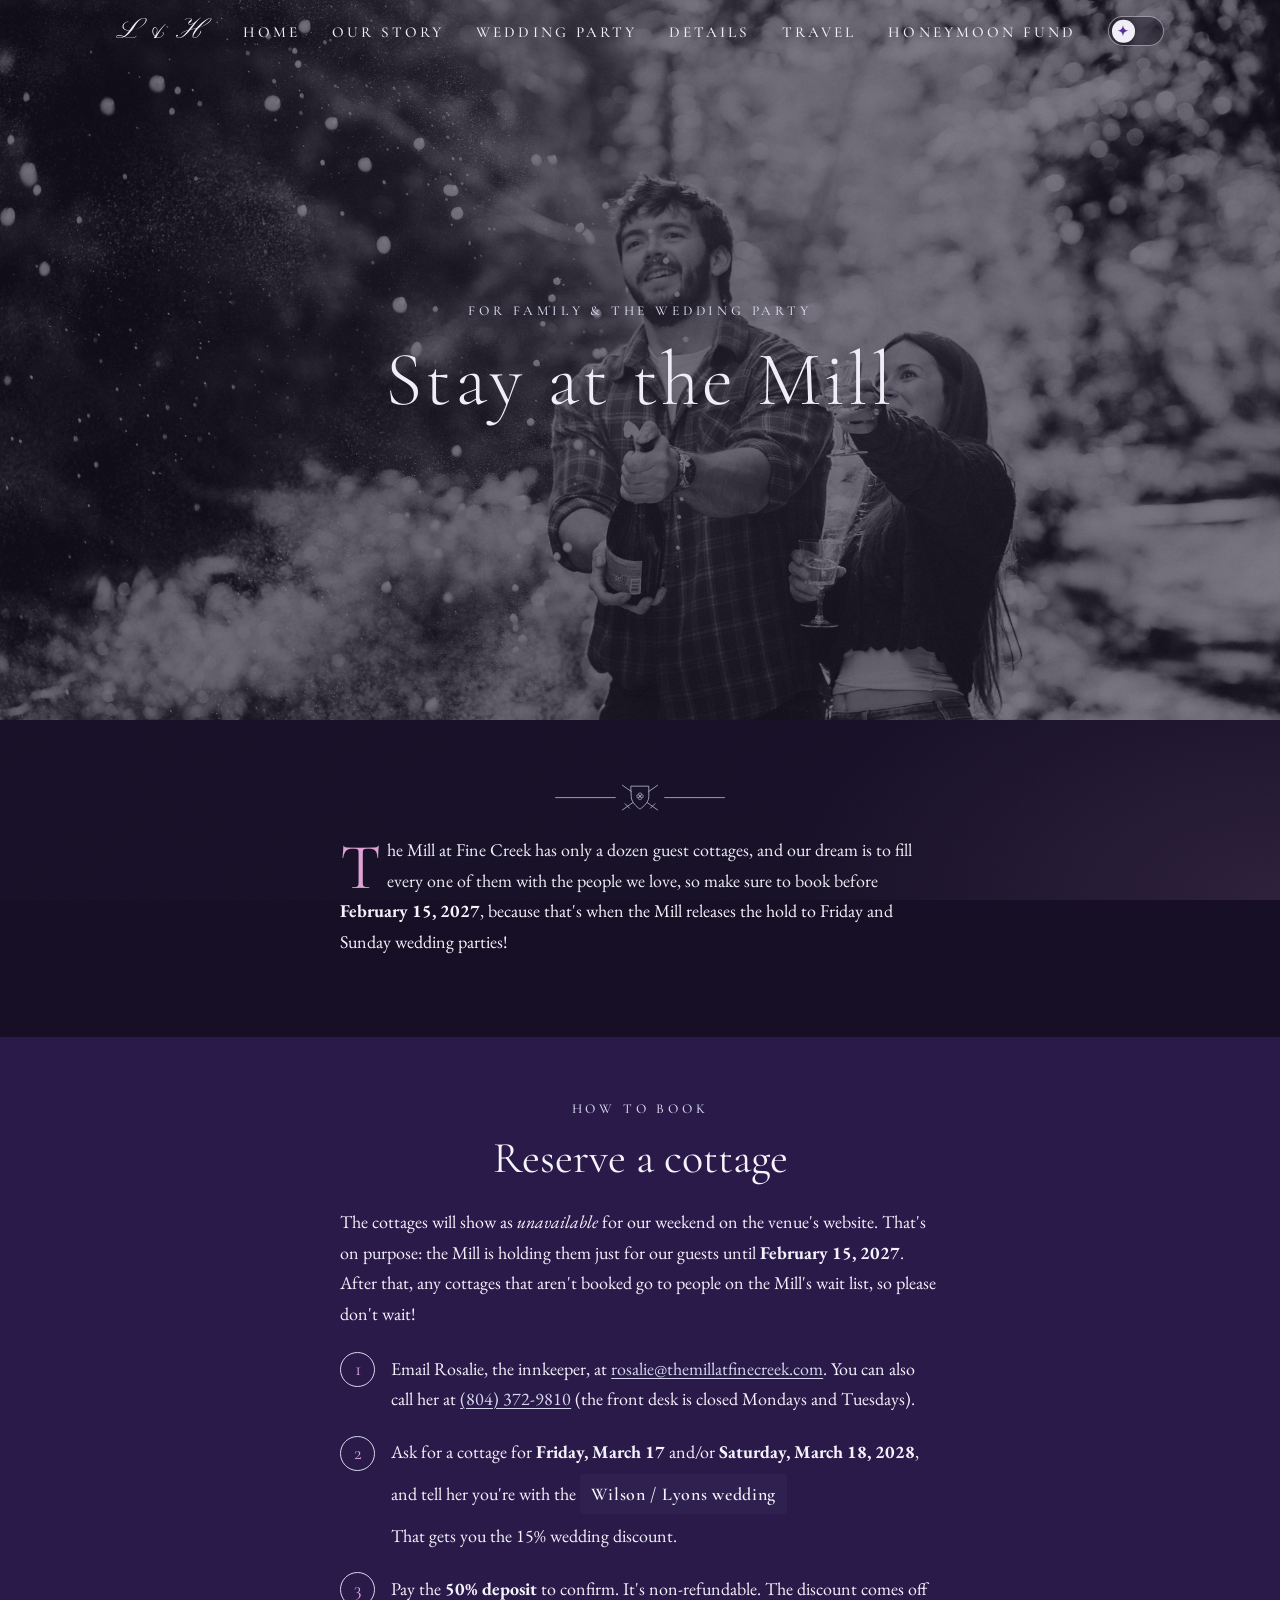
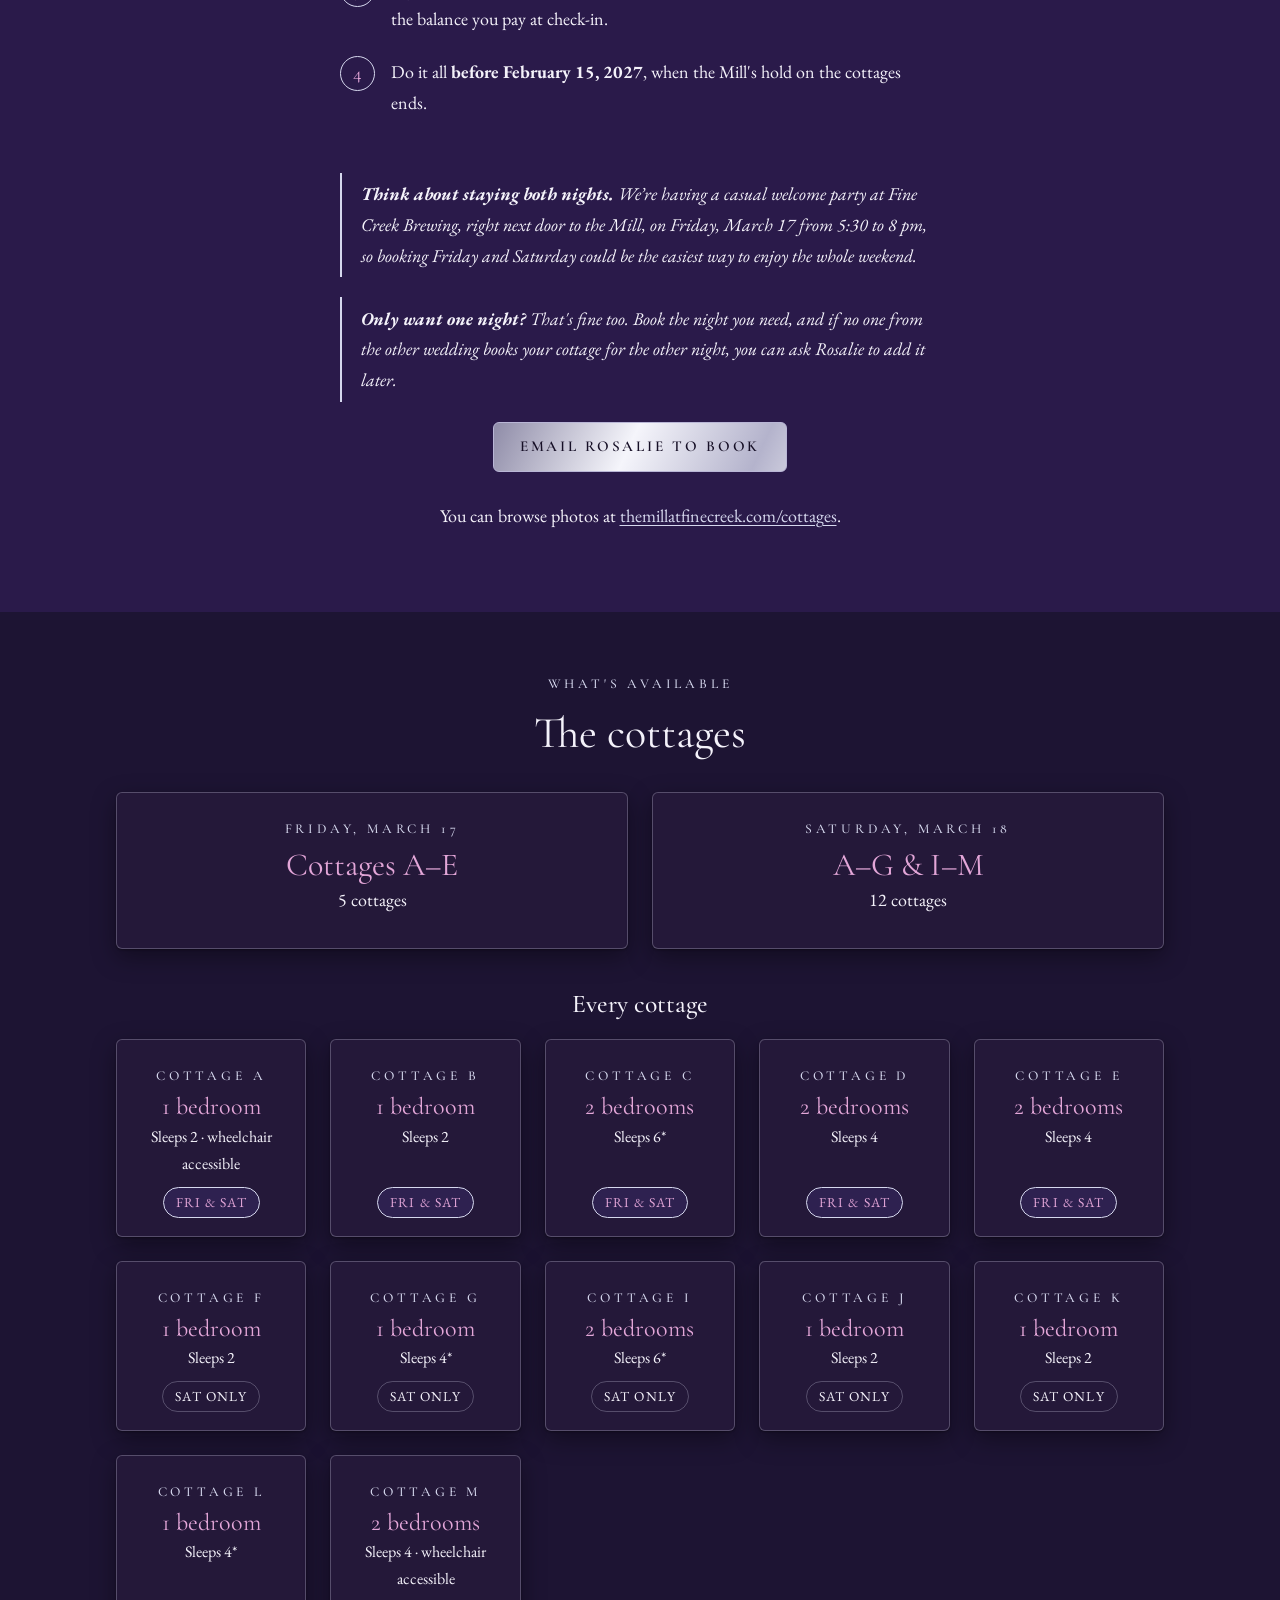
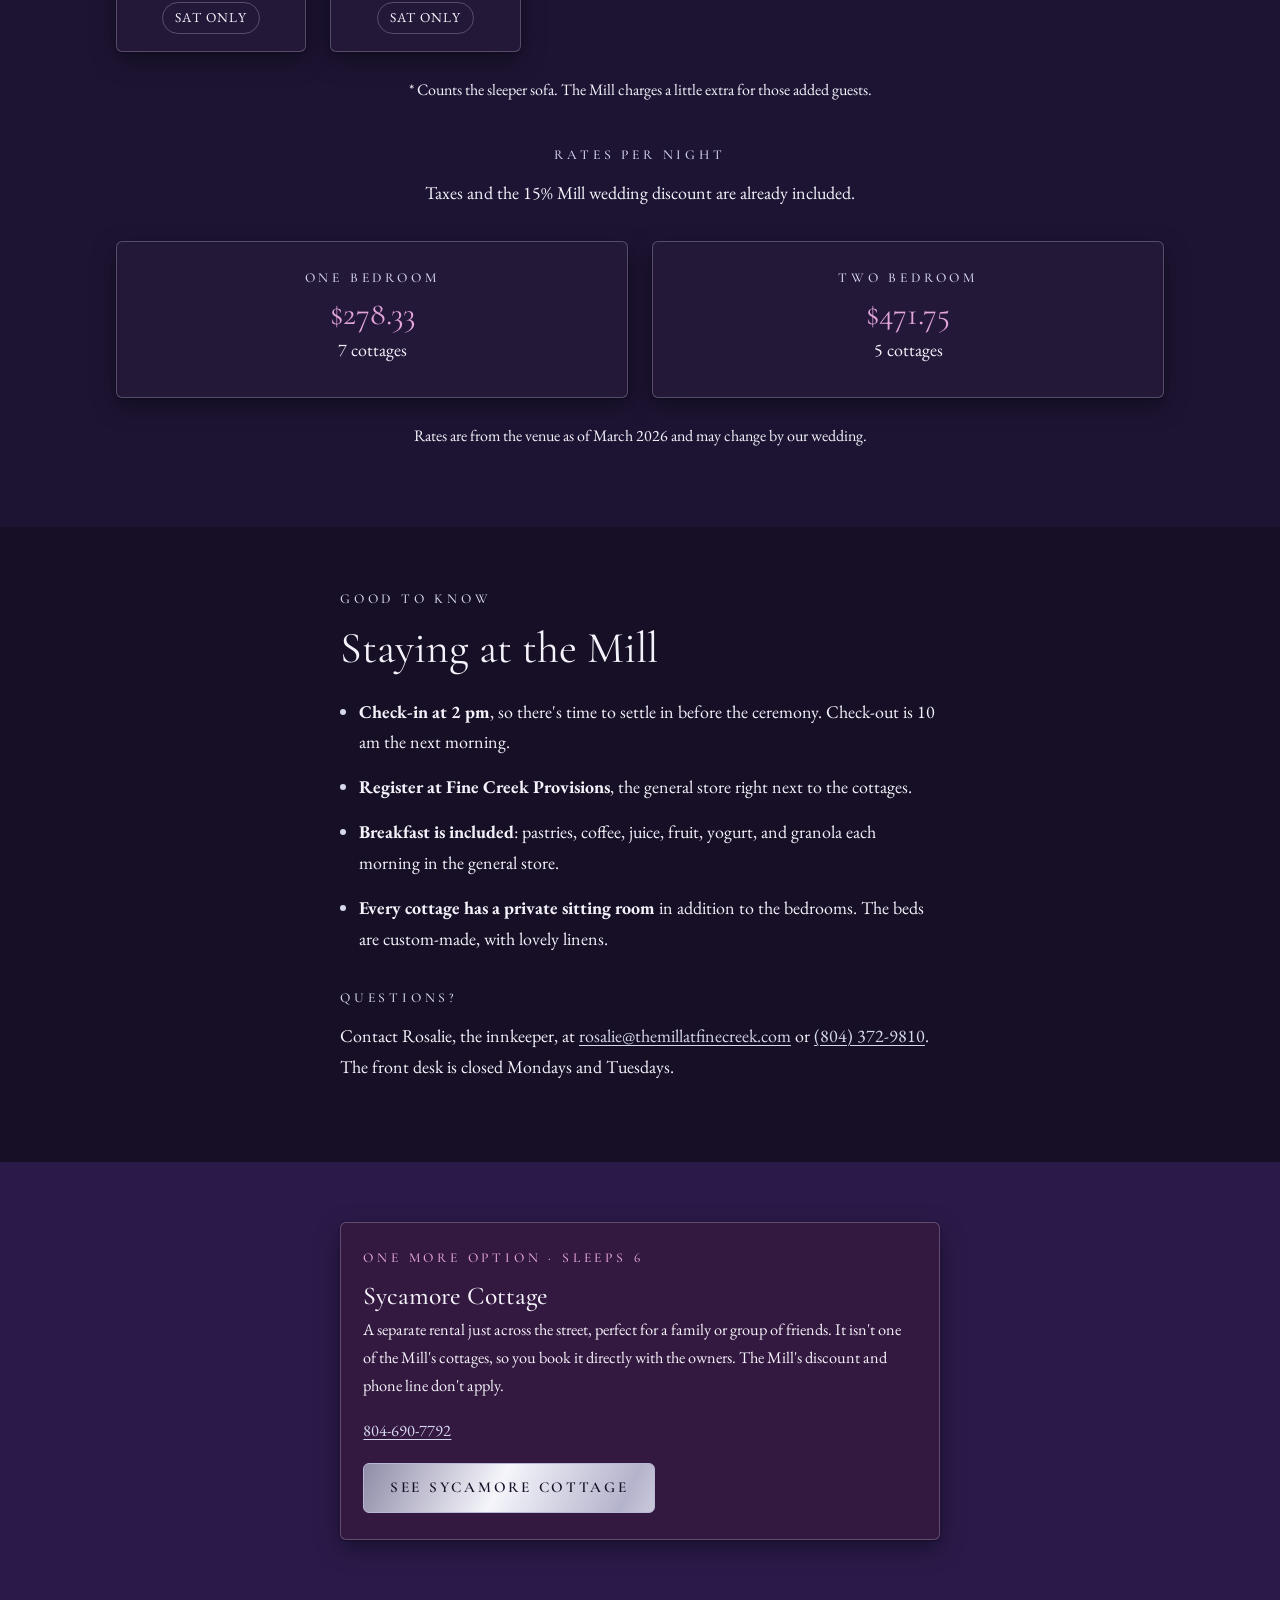
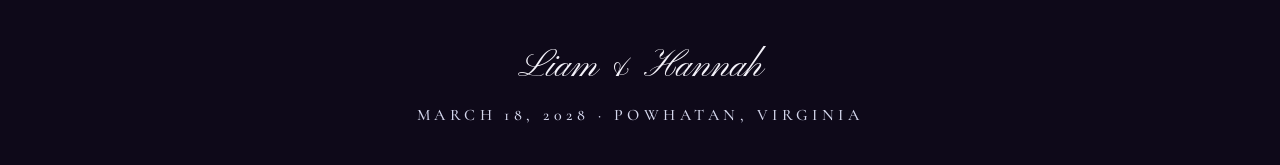
==== commit f4db5bf9: "Cottages: shorten intro to one straightforward paragraph Co-Authored-By: Claude Opus 5.5 <noreply@an" ====
--- a/cottages-8fd2a997fd810f79.html
+++ b/cottages-8fd2a997fd810f79.html
@@ -53,9 +53,7 @@
     <section>
       <div class="narrow reveal">
         <svg class="flourish" viewBox="0 0 200 40" aria-hidden="true"><use href="img/botanical.svg?v=20261102h#crest"></use></svg>
-        <p class="drop-cap">You're on this page because you're one of our people. The Mill at Fine Creek has only a dozen guest cottages, right across the street from where we'll say our vows, and we wanted you to hear about them before anyone else.</p>
-        <p>Spend the evening with us, walk back to a cozy bed, and wake up to breakfast without having to drive anywhere.</p>
-        <p>Our dream is to fill every one of them with the people we love, so make sure to book before <strong>February 15, 2027</strong>, because that's when the Mill releases the hold to Friday and Sunday wedding parties!</p>
+        <p class="drop-cap">The Mill at Fine Creek has only a dozen guest cottages, and our dream is to fill every one of them with the people we love, so make sure to book before <strong>February 15, 2027</strong>, because that's when the Mill releases the hold to Friday and Sunday wedding parties!</p>
       </div>
     </section>
 
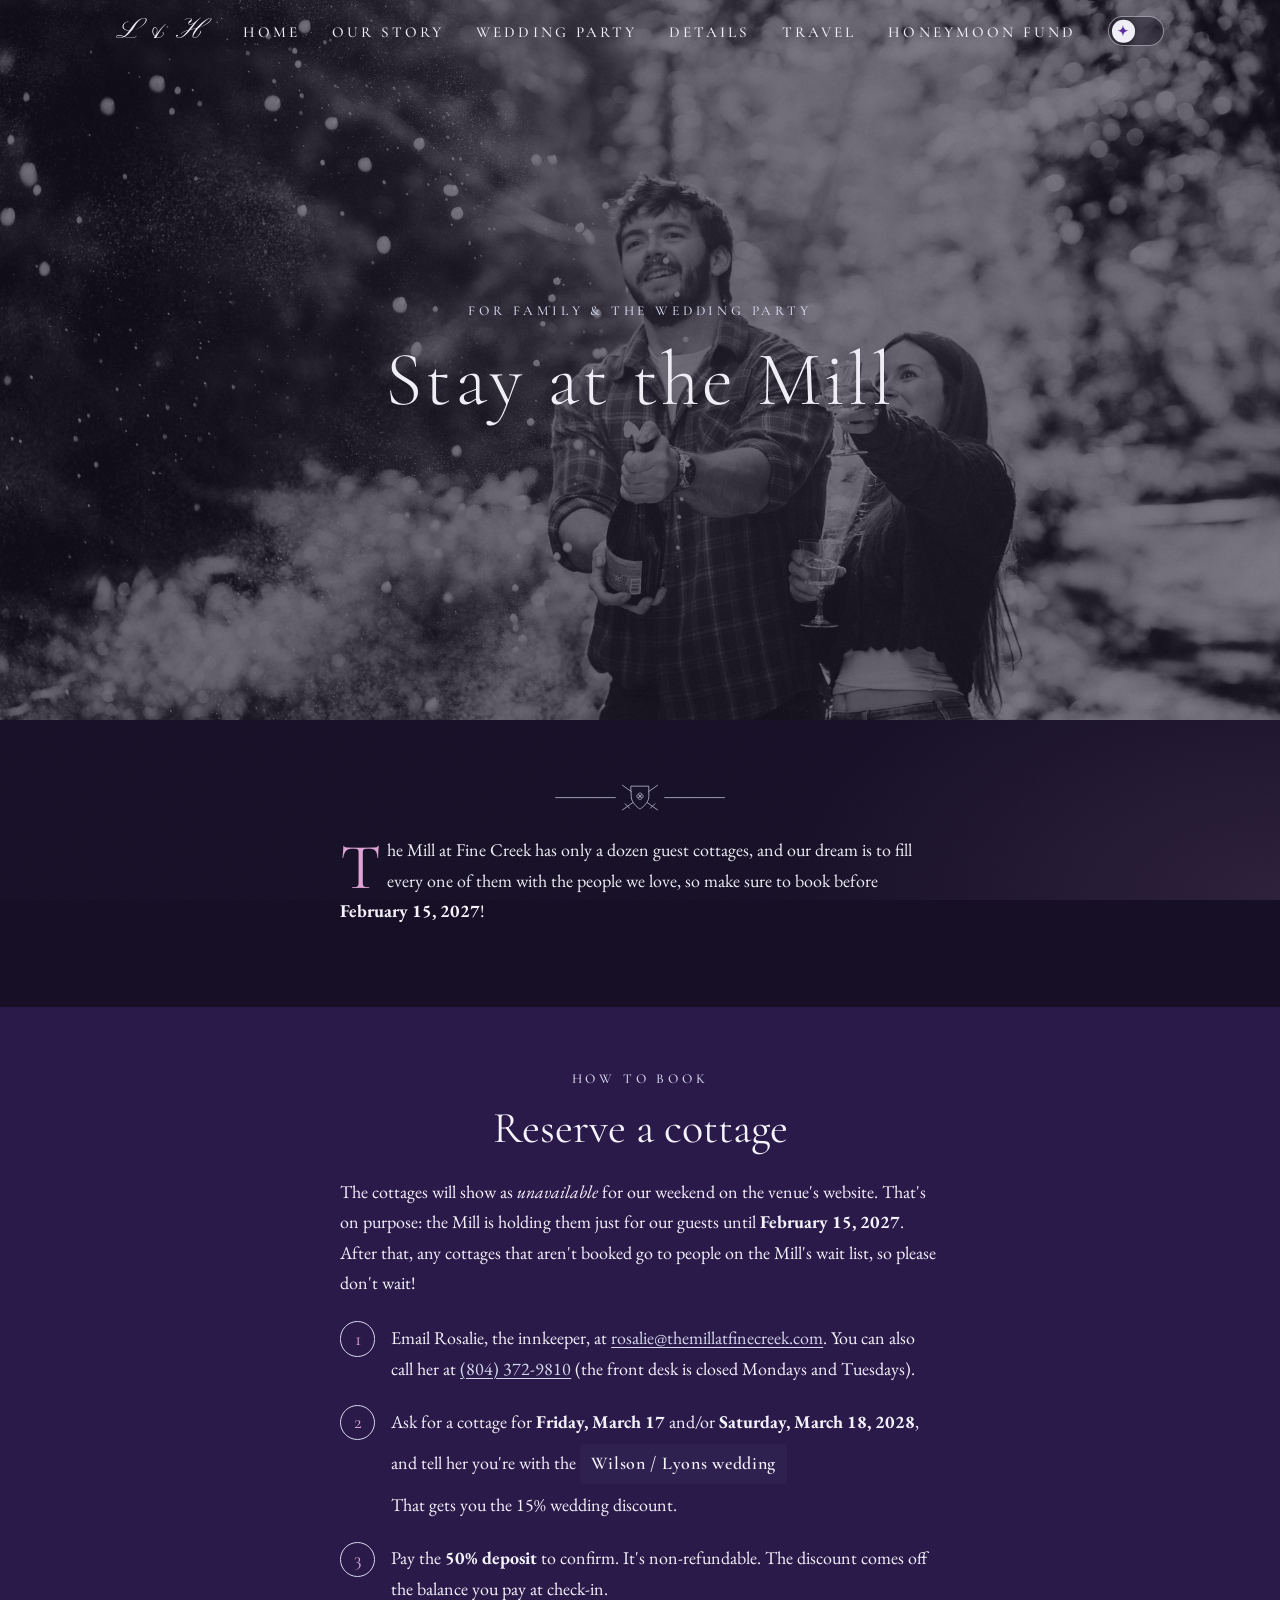
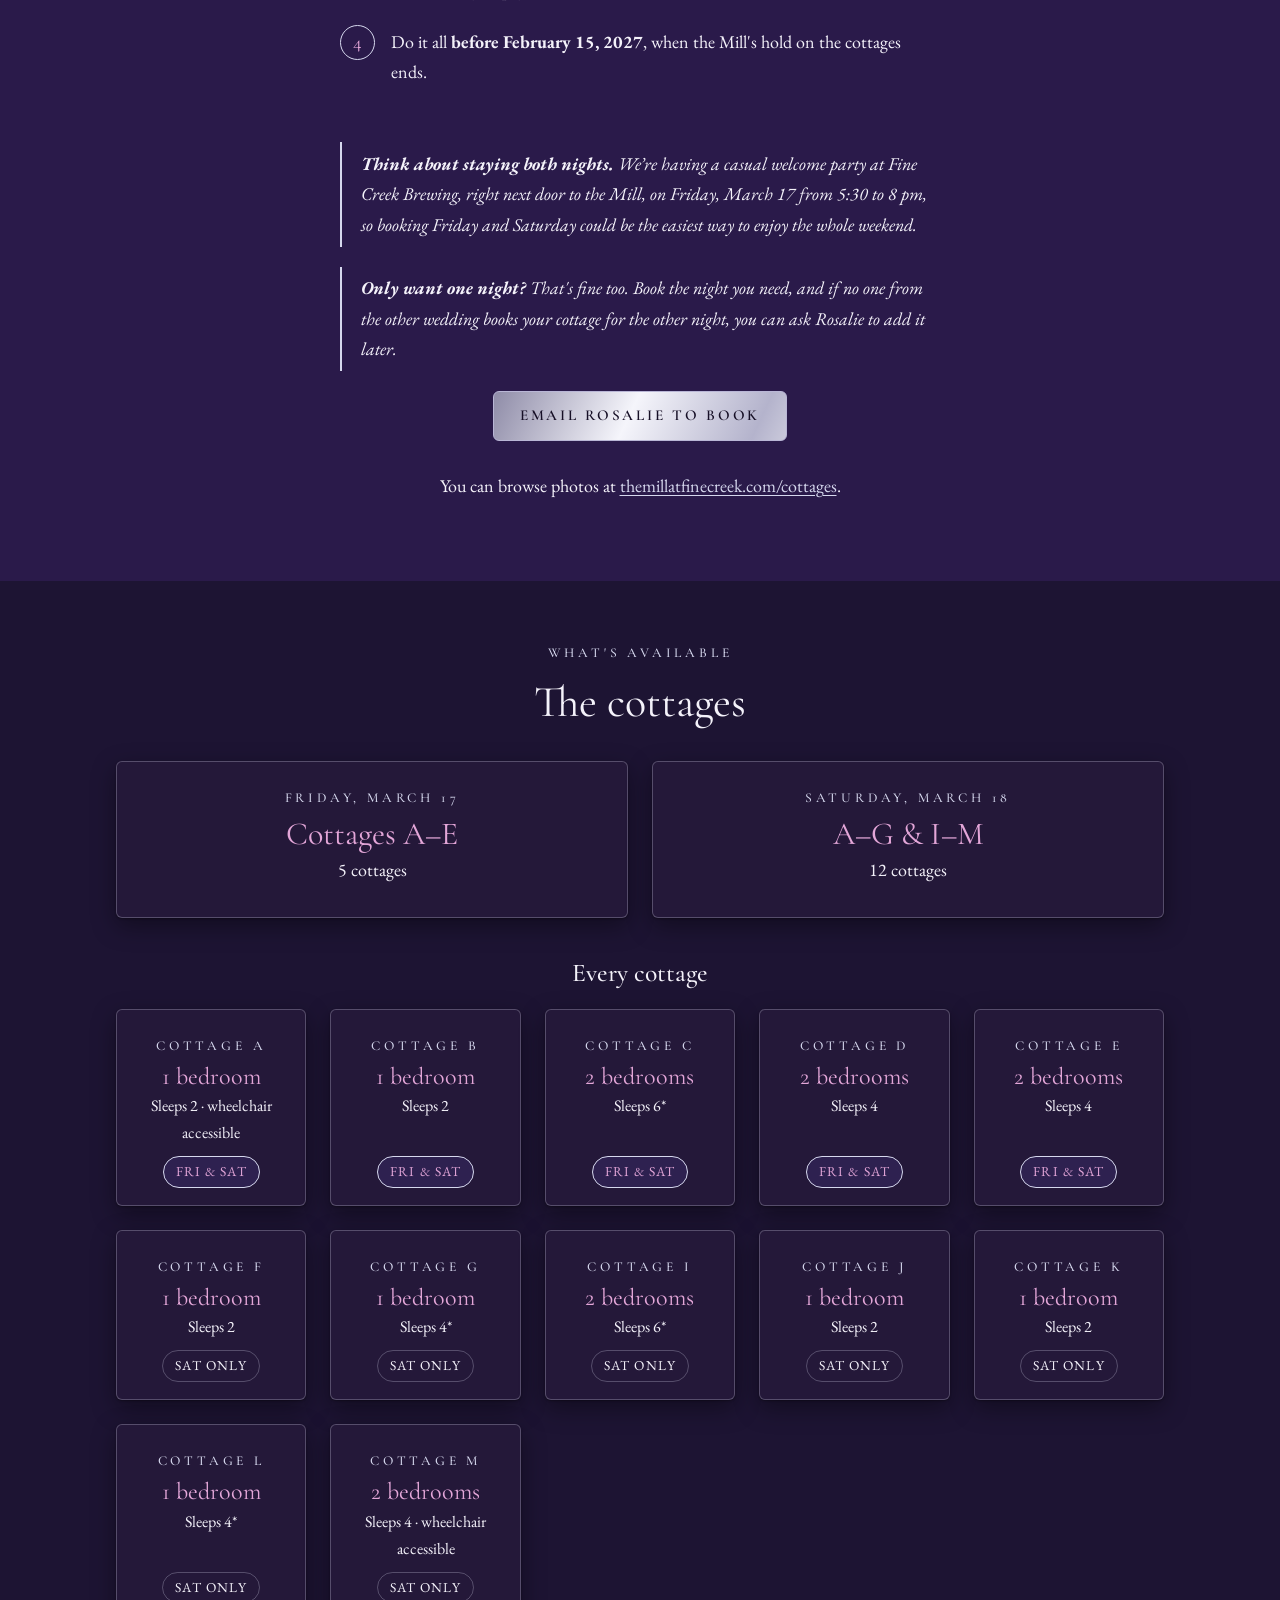
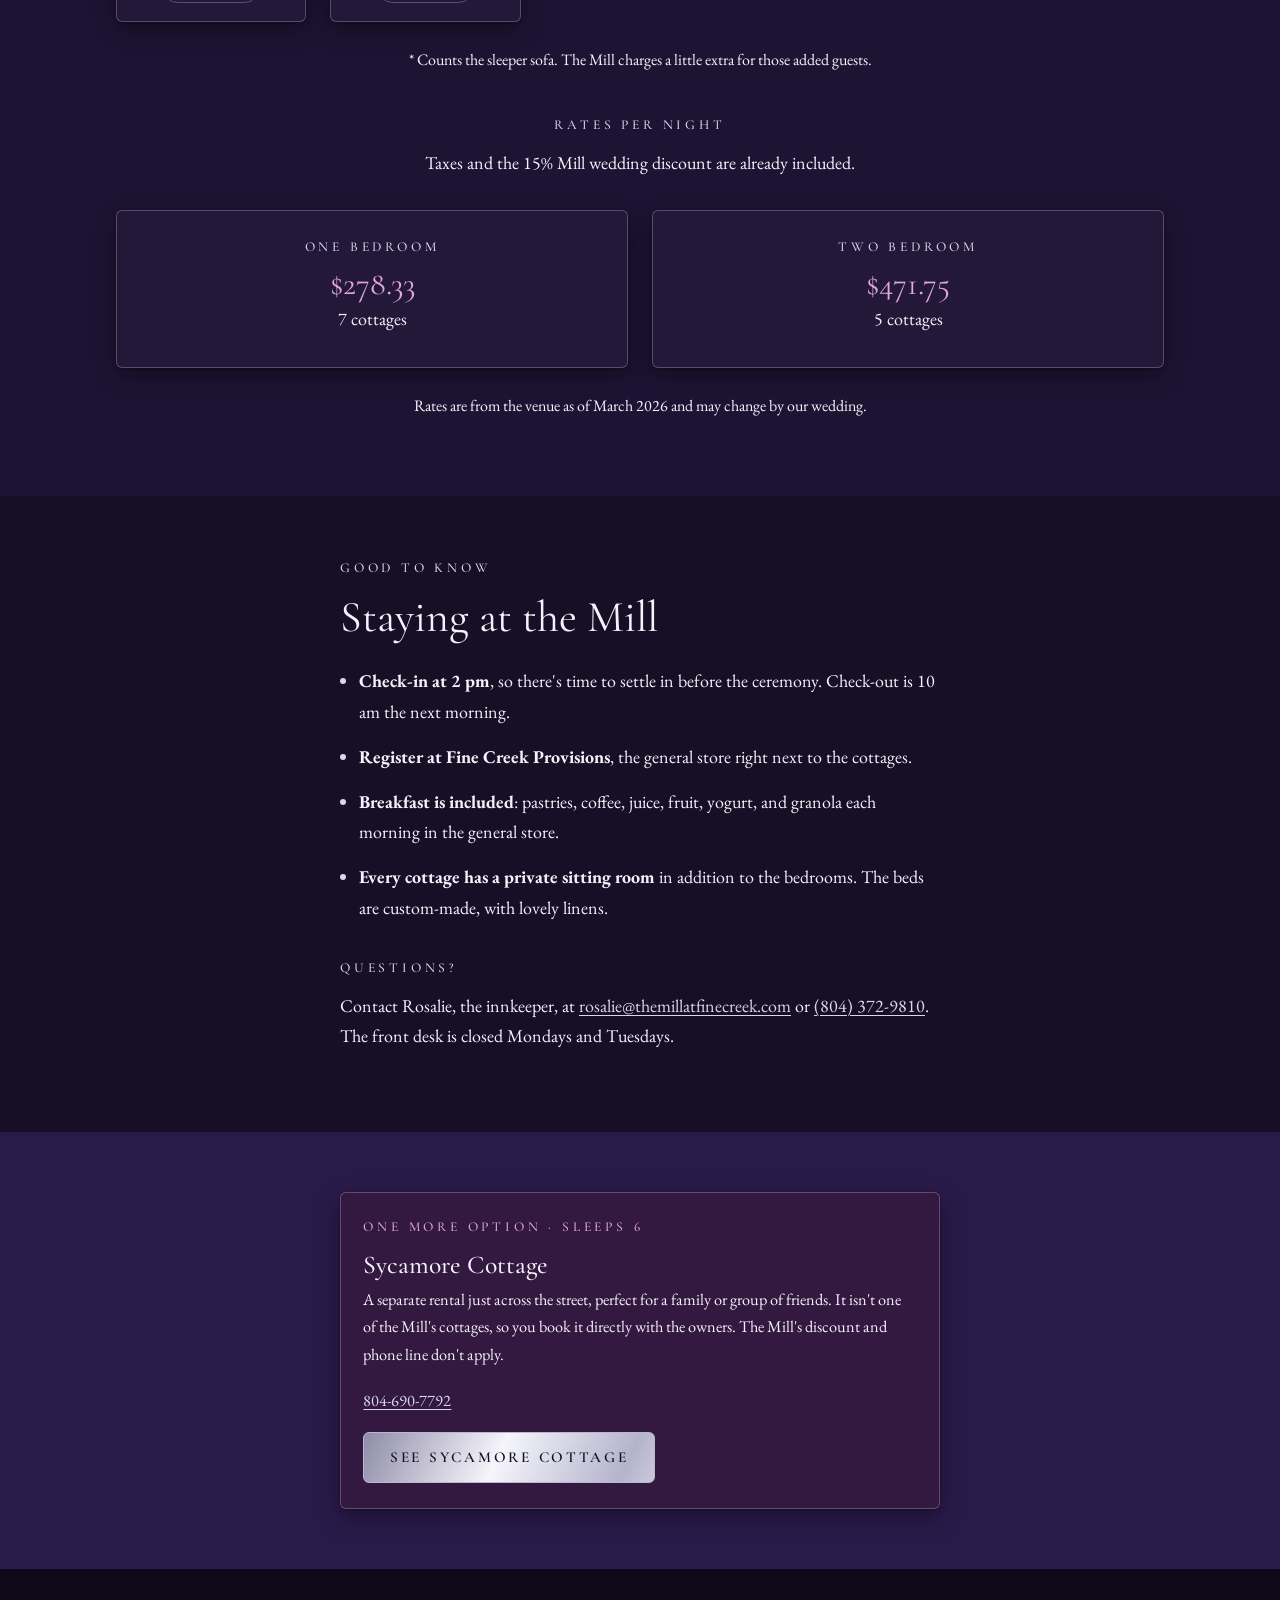
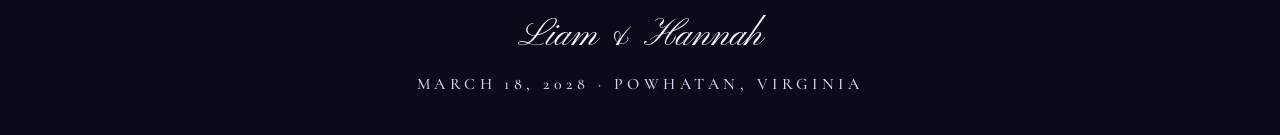
==== commit 05ecb46a: "Cottages: trim intro to the Feb 15 deadline Co-Authored-By: Claude Opus 5.5 <noreply@anthropic.com>" ====
--- a/cottages-8fd2a997fd810f79.html
+++ b/cottages-8fd2a997fd810f79.html
@@ -53,7 +53,7 @@
     <section>
       <div class="narrow reveal">
         <svg class="flourish" viewBox="0 0 200 40" aria-hidden="true"><use href="img/botanical.svg?v=20261102h#crest"></use></svg>
-        <p class="drop-cap">The Mill at Fine Creek has only a dozen guest cottages, and our dream is to fill every one of them with the people we love, so make sure to book before <strong>February 15, 2027</strong>, because that's when the Mill releases the hold to Friday and Sunday wedding parties!</p>
+        <p class="drop-cap">The Mill at Fine Creek has only a dozen guest cottages, and our dream is to fill every one of them with the people we love, so make sure to book before <strong>February 15, 2027</strong>!</p>
       </div>
     </section>
 
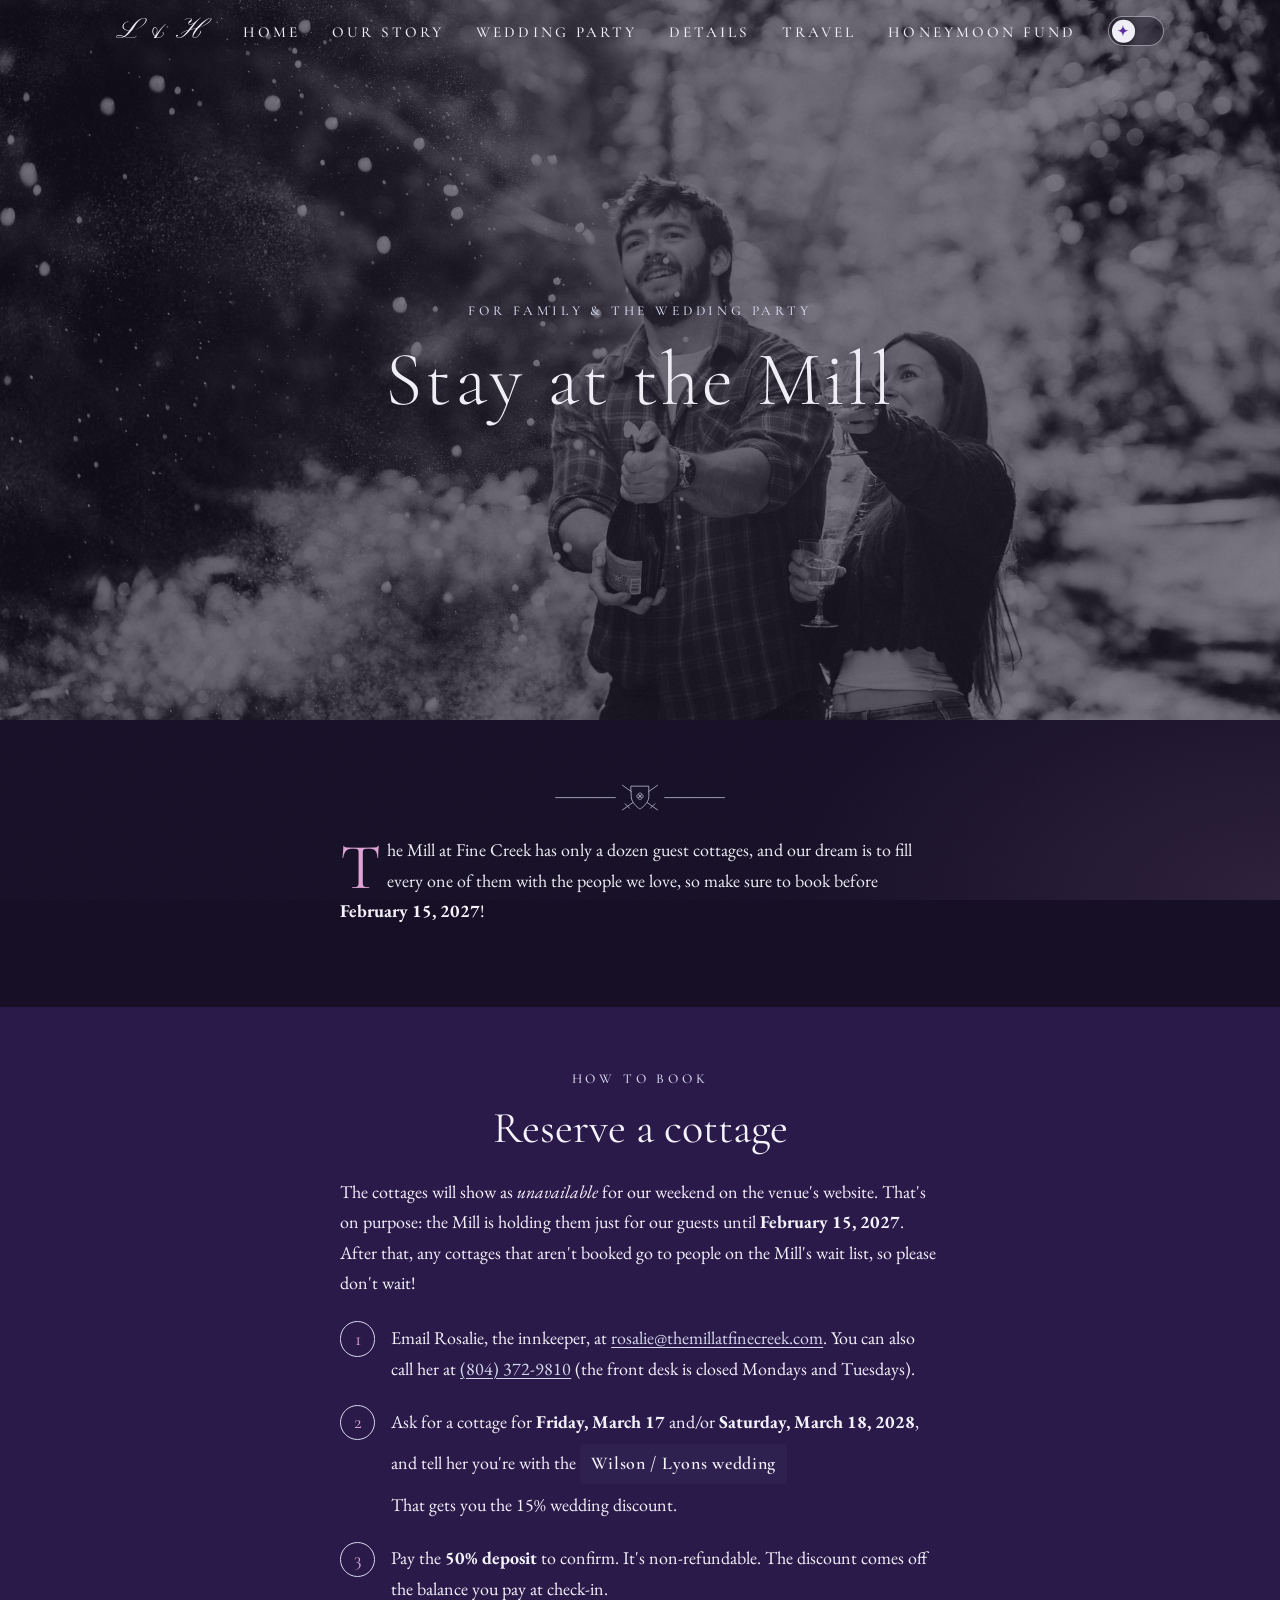
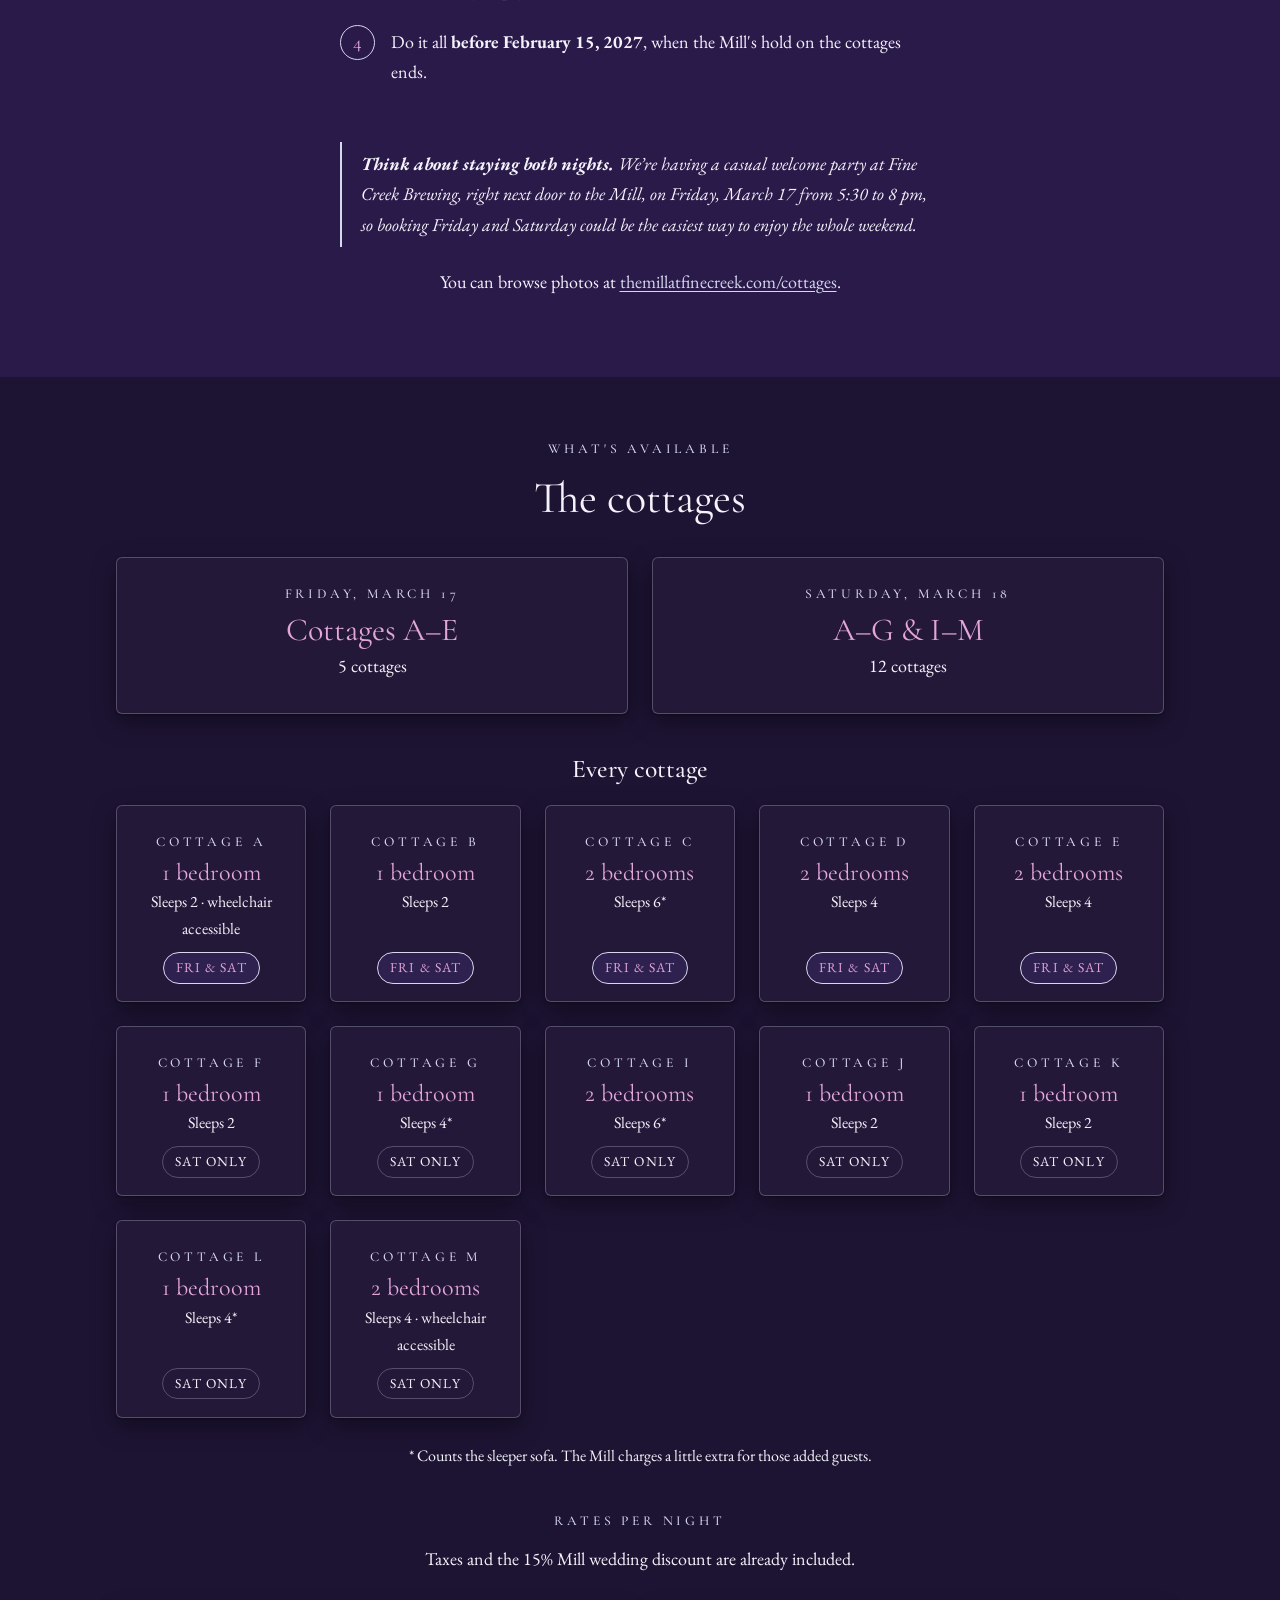
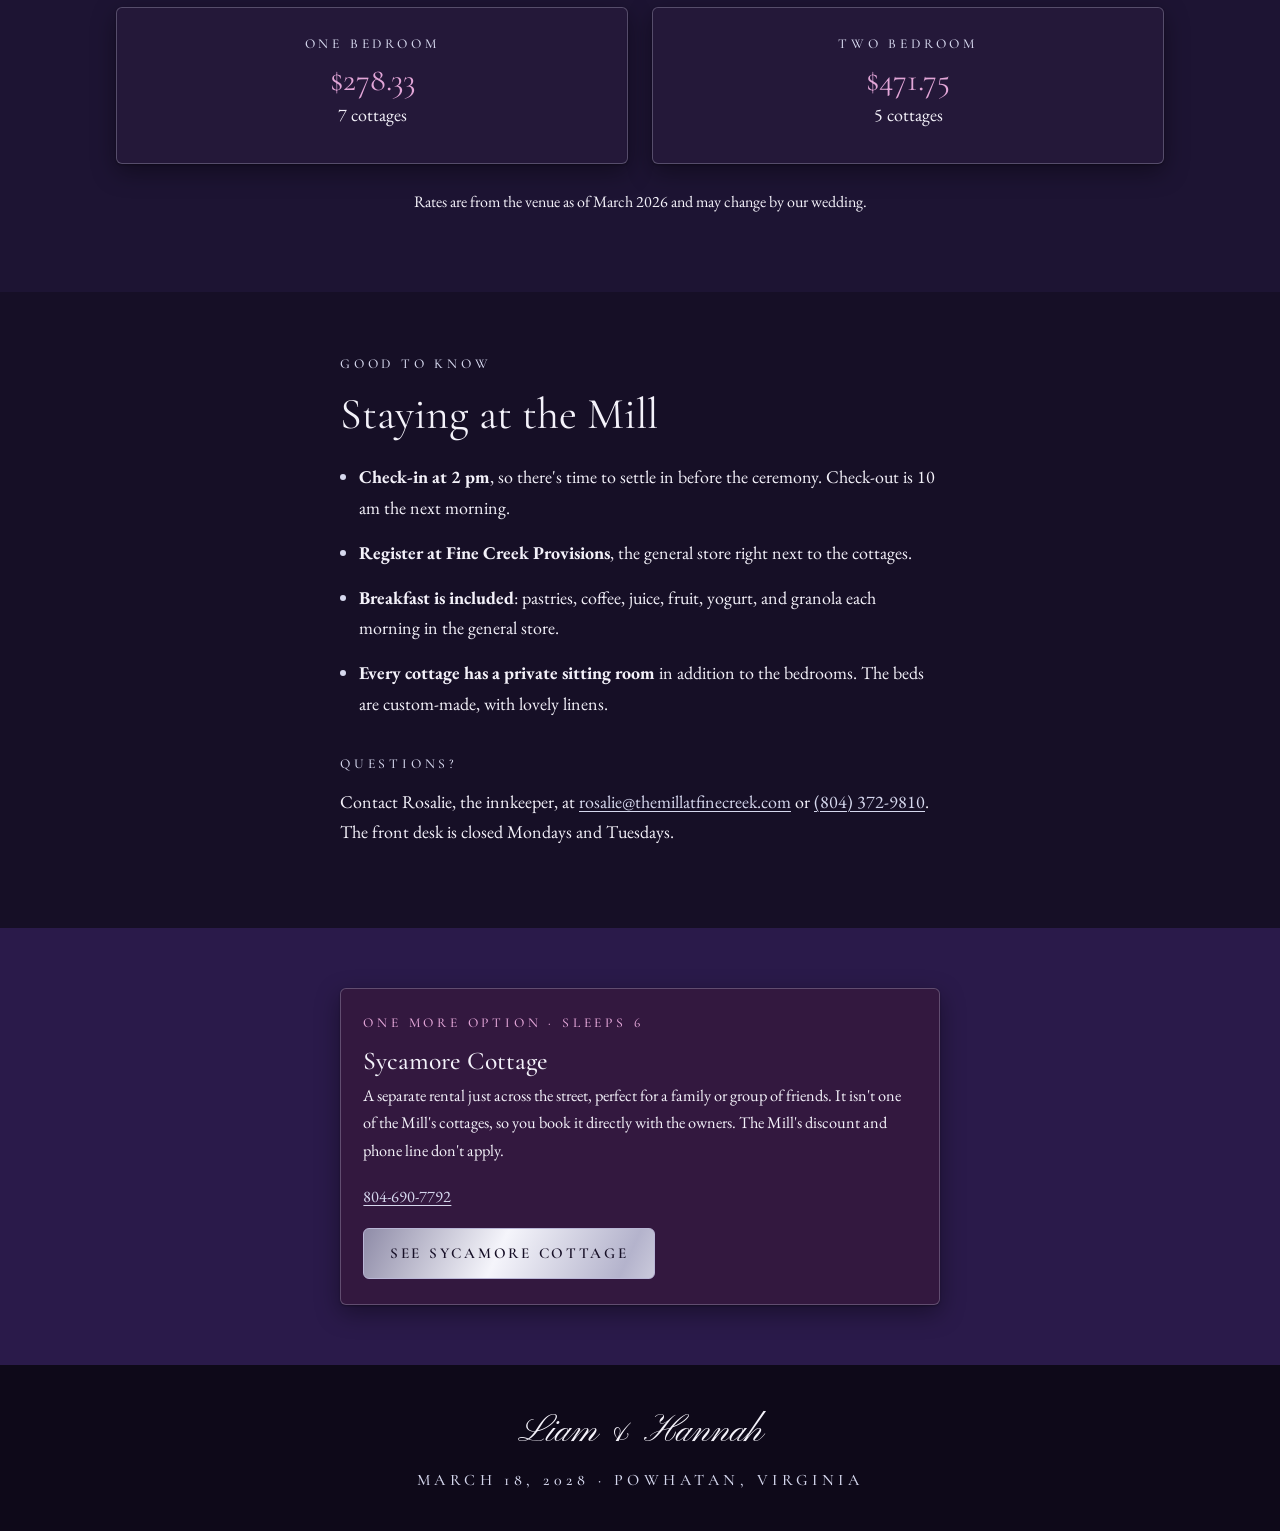
==== commit e9cf23ae: "Cottages: remove one-night note and email button Co-Authored-By: Claude Opus 5.5 <noreply@anthropic." ====
--- a/cottages-8fd2a997fd810f79.html
+++ b/cottages-8fd2a997fd810f79.html
@@ -73,10 +73,6 @@
           <li>Do it all <strong>before February 15, 2027</strong>, when the Mill's hold on the cottages ends.</li>
         </ol>
         <p class="note reveal"><strong>Think about staying both nights.</strong> We’re having a casual welcome party at Fine Creek Brewing, right next door to the Mill, on Friday, March 17 from 5:30 to 8 pm, so booking Friday and Saturday could be the easiest way to enjoy the whole weekend.</p>
-        <p class="note reveal"><strong>Only want one night?</strong> That's fine too. Book the night you need, and if no one from the other wedding books your cottage for the other night, you can ask Rosalie to add it later.</p>
-        <p class="center reveal">
-          <a class="btn" href="mailto:rosalie@themillatfinecreek.com?subject=Wilson%20%2F%20Lyons%20wedding%20cottage">Email Rosalie to book</a>
-        </p>
         <p class="center reveal">You can browse photos at <a href="https://www.themillatfinecreek.com/cottages" target="_blank" rel="noopener">themillatfinecreek.com/cottages</a>.</p>
       </div>
     </section>
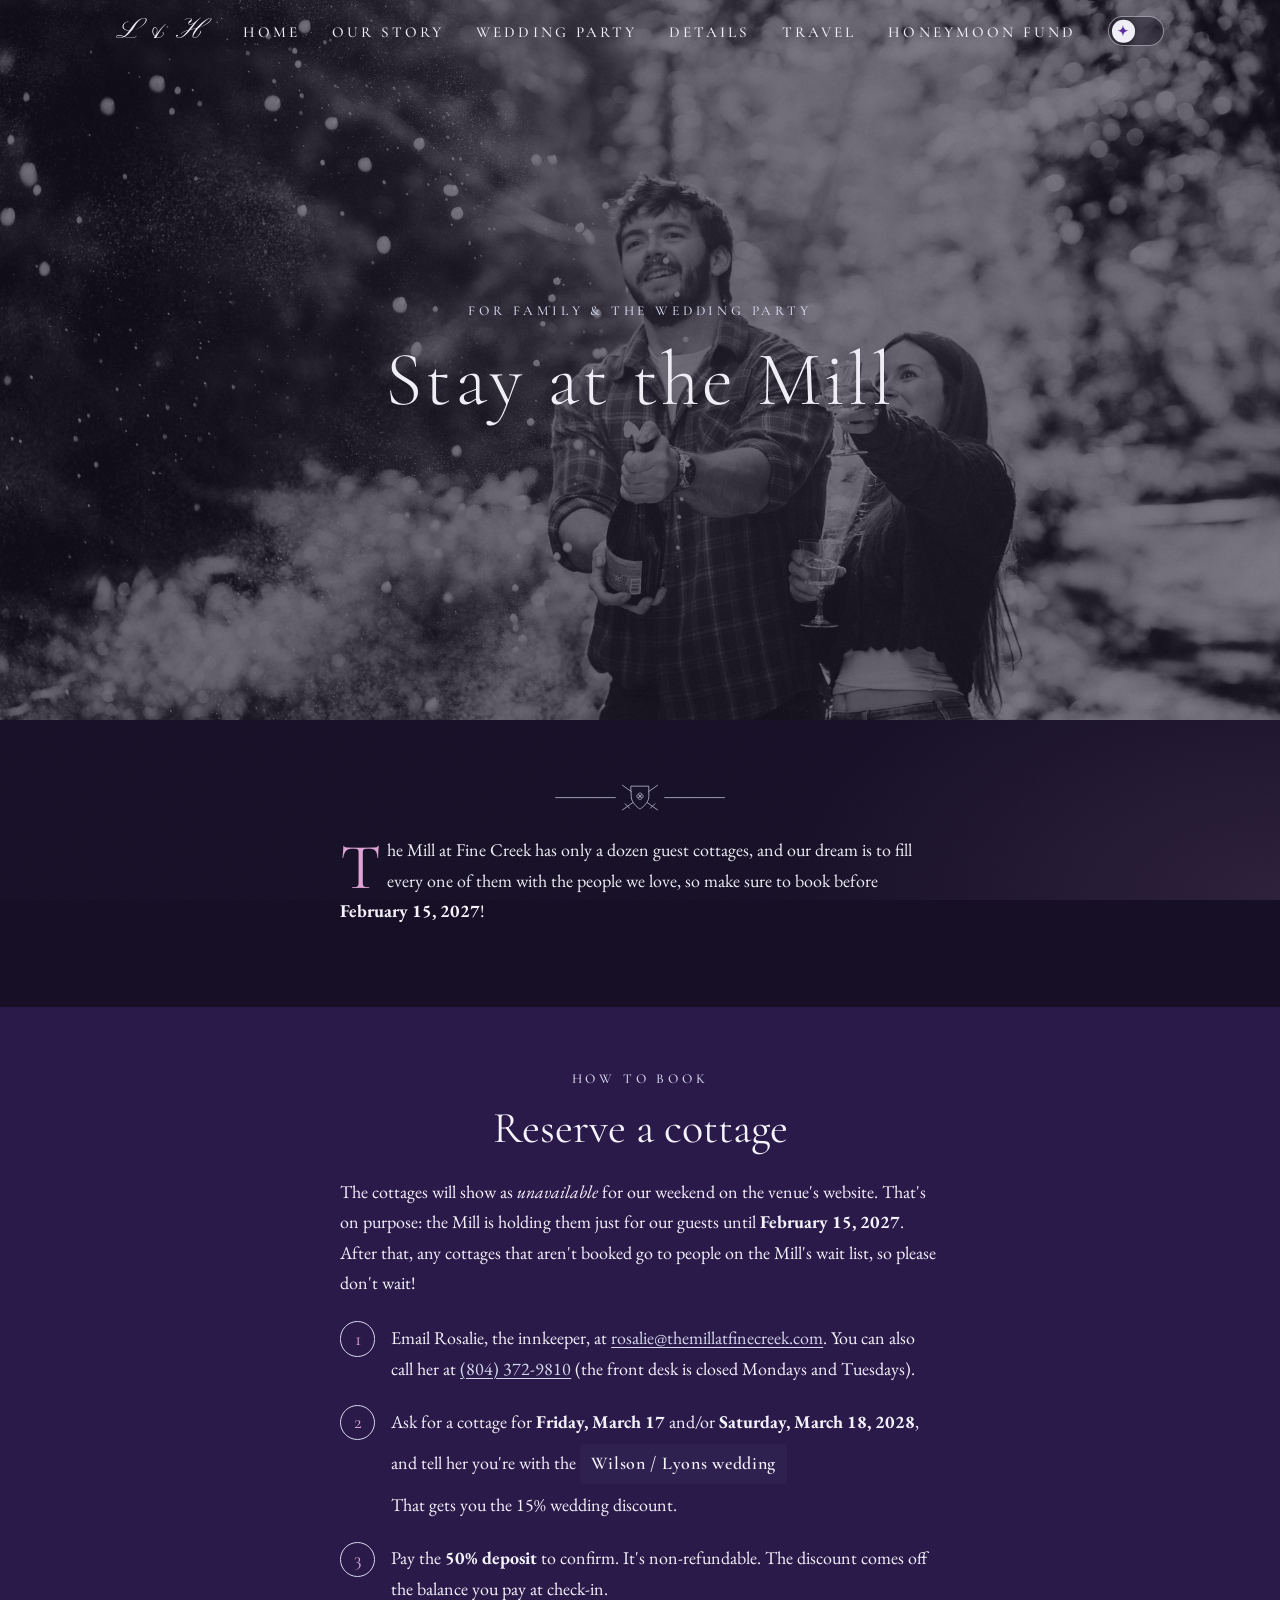
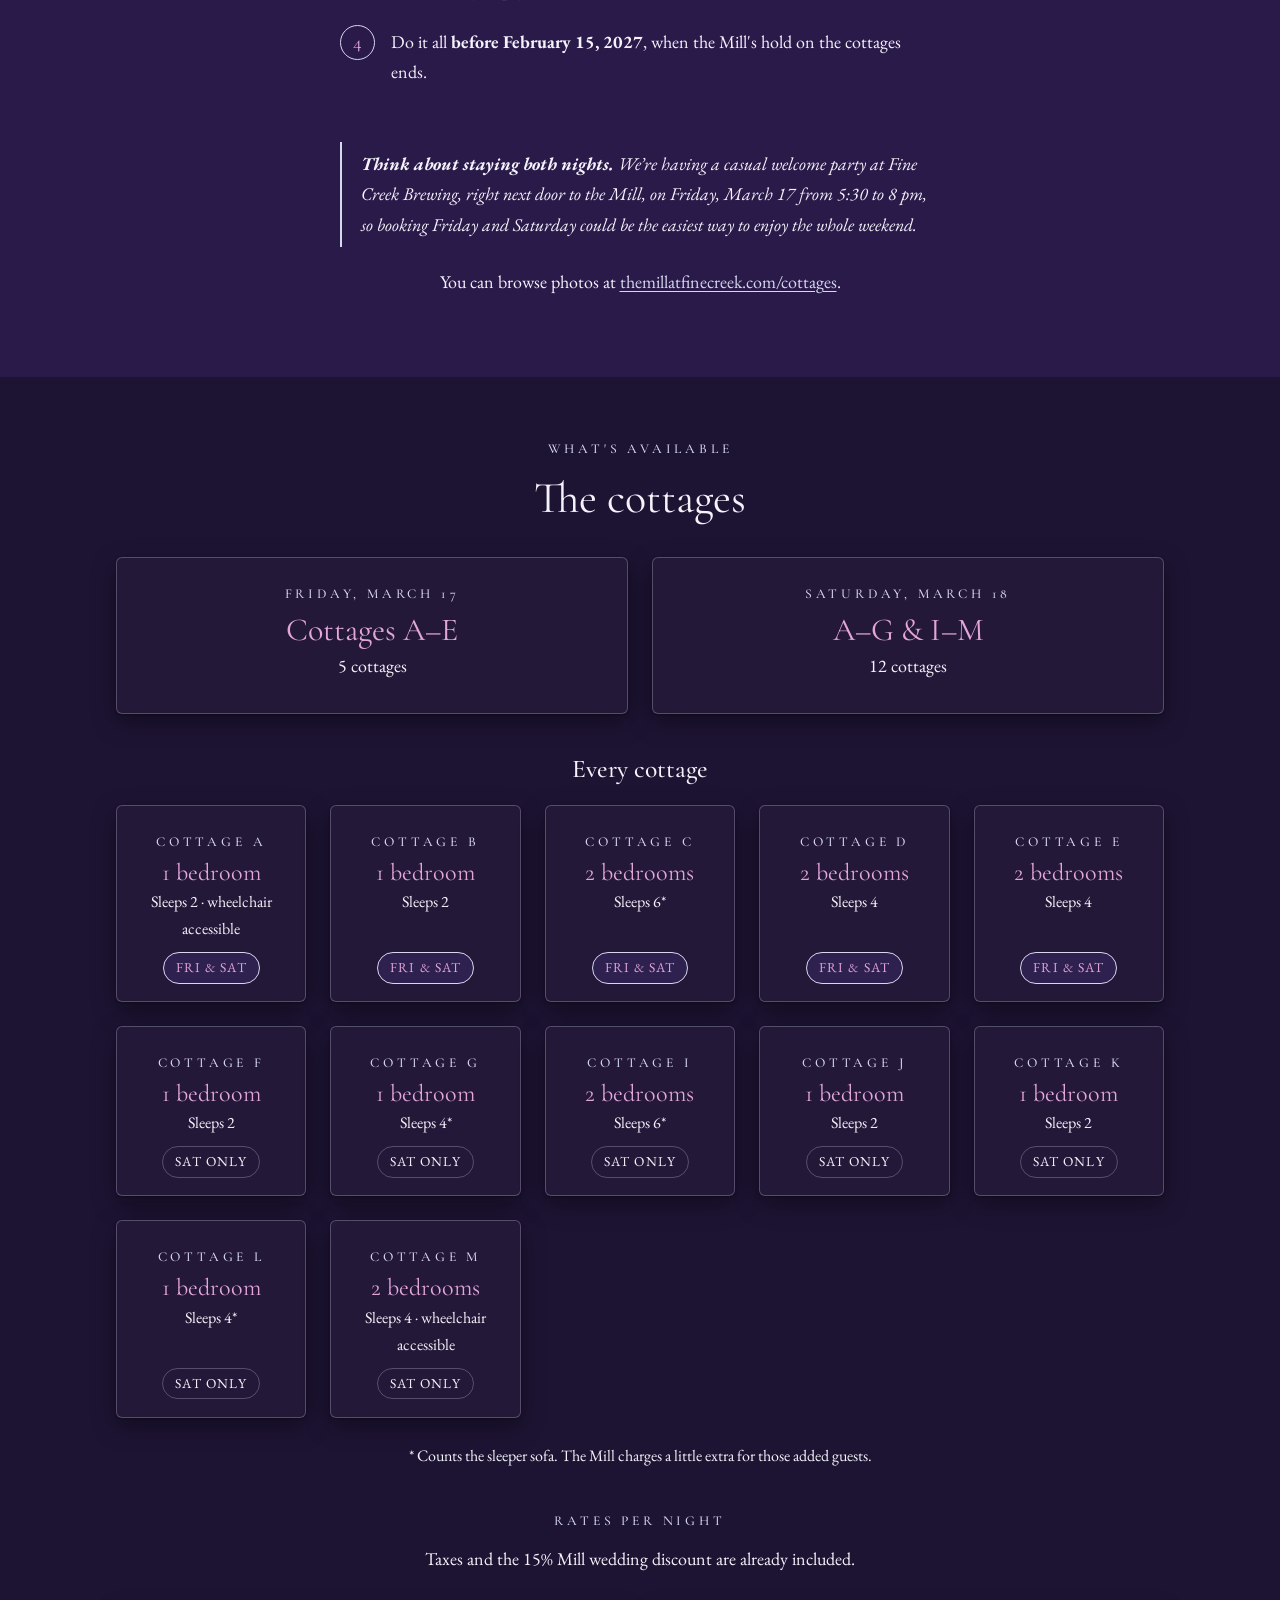
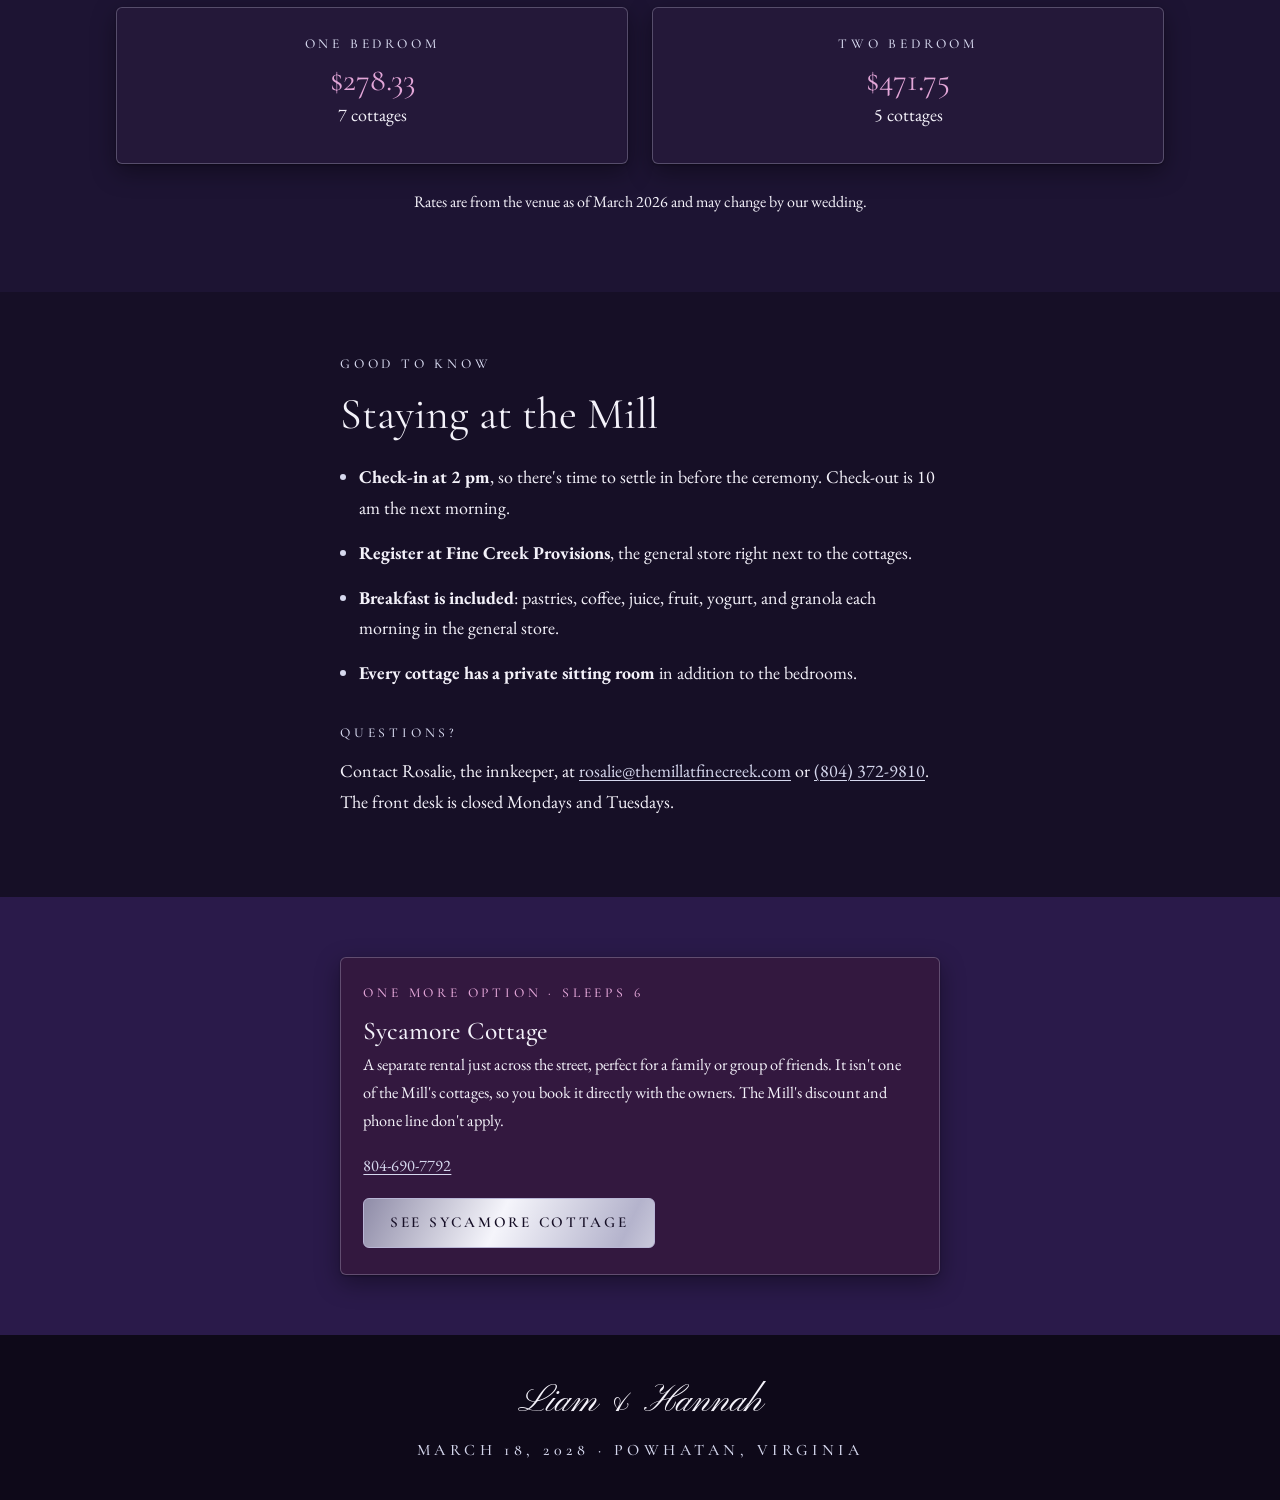
==== commit e38de68a: "Cottages: drop the custom beds line from Good to know Co-Authored-By: Claude Opus 5.5 <noreply@anthr" ====
--- a/cottages-8fd2a997fd810f79.html
+++ b/cottages-8fd2a997fd810f79.html
@@ -201,7 +201,7 @@
           <li><strong>Check-in at 2 pm</strong>, so there's time to settle in before the ceremony. Check-out is 10 am the next morning.</li>
           <li><strong>Register at Fine Creek Provisions</strong>, the general store right next to the cottages.</li>
           <li><strong>Breakfast is included</strong>: pastries, coffee, juice, fruit, yogurt, and granola each morning in the general store.</li>
-          <li><strong>Every cottage has a private sitting room</strong> in addition to the bedrooms. The beds are custom-made, with lovely linens.</li>
+          <li><strong>Every cottage has a private sitting room</strong> in addition to the bedrooms.</li>
         </ul>
         <span class="eyebrow" style="margin-top:2rem">Questions?</span>
         <p>Contact Rosalie, the innkeeper, at <a href="mailto:rosalie@themillatfinecreek.com">rosalie@themillatfinecreek.com</a> or <a href="tel:+18043729810">(804) 372-9810</a>. The front desk is closed Mondays and Tuesdays.</p>
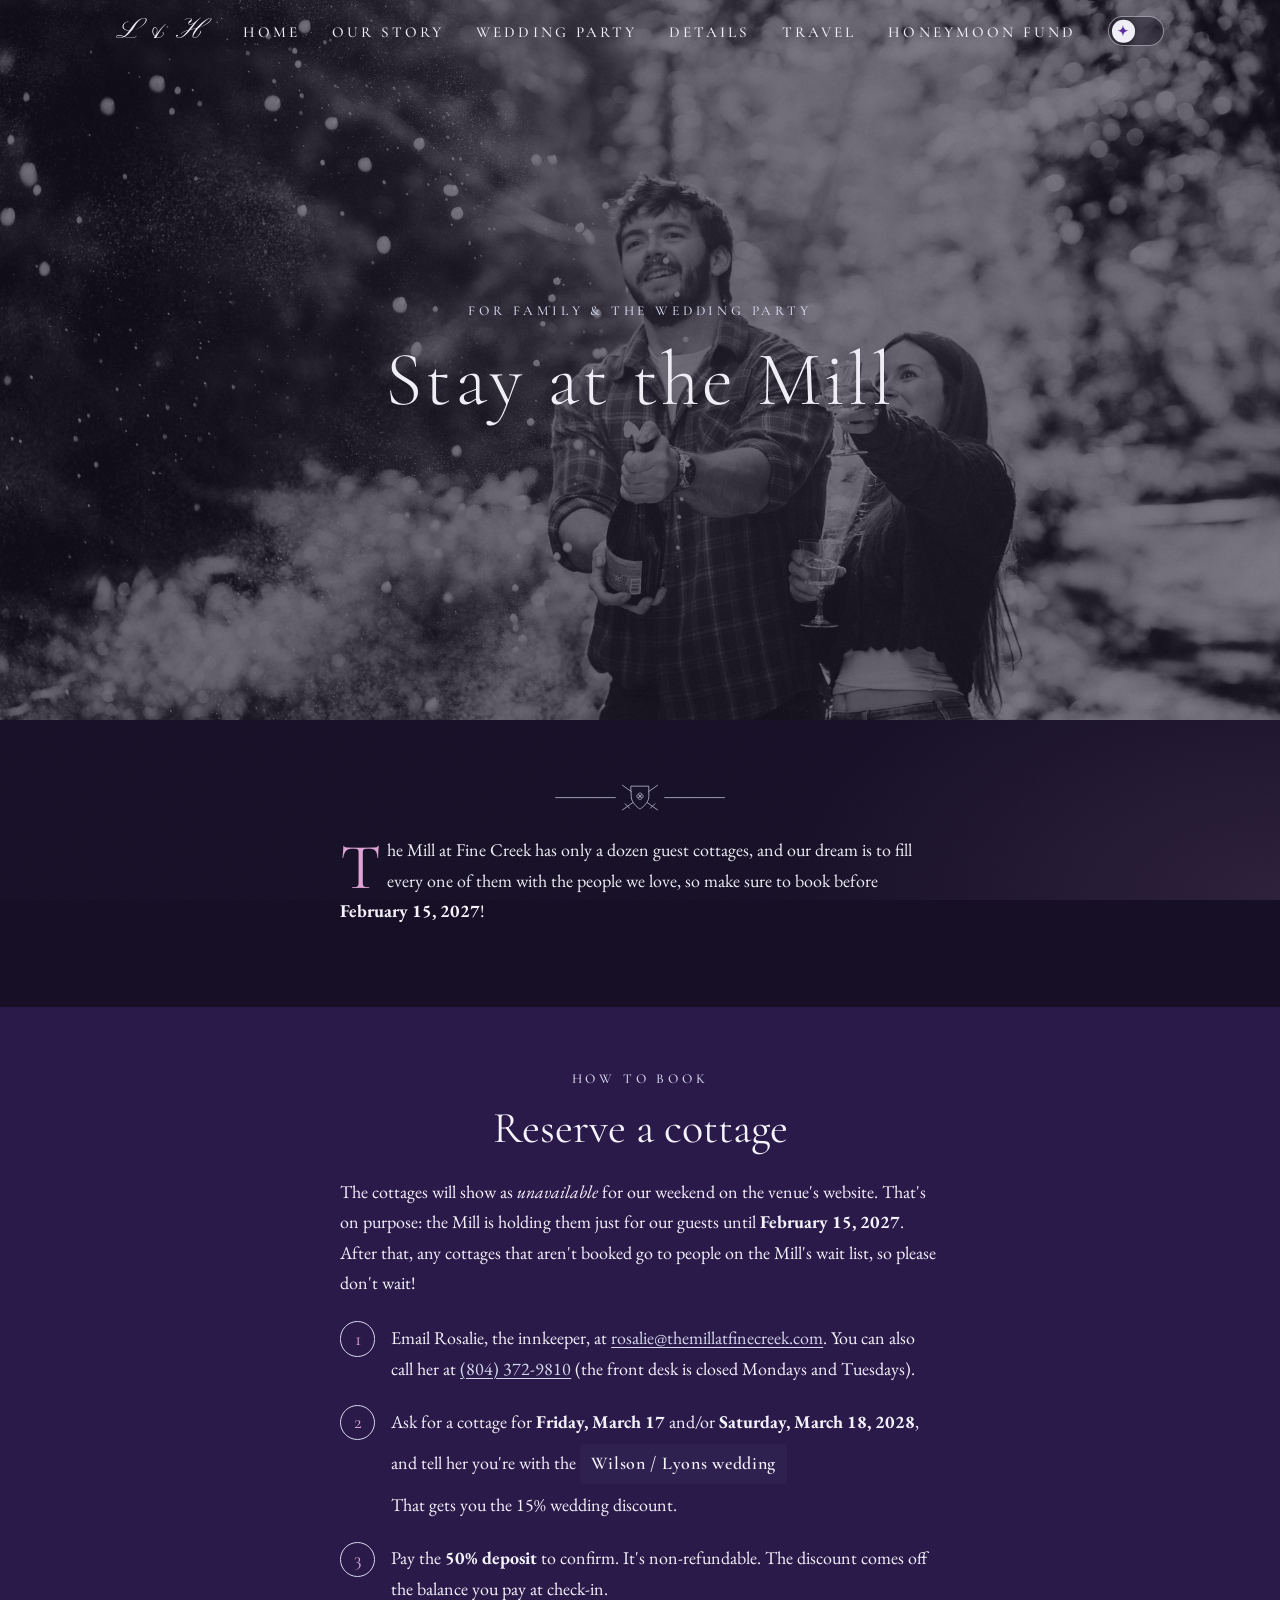
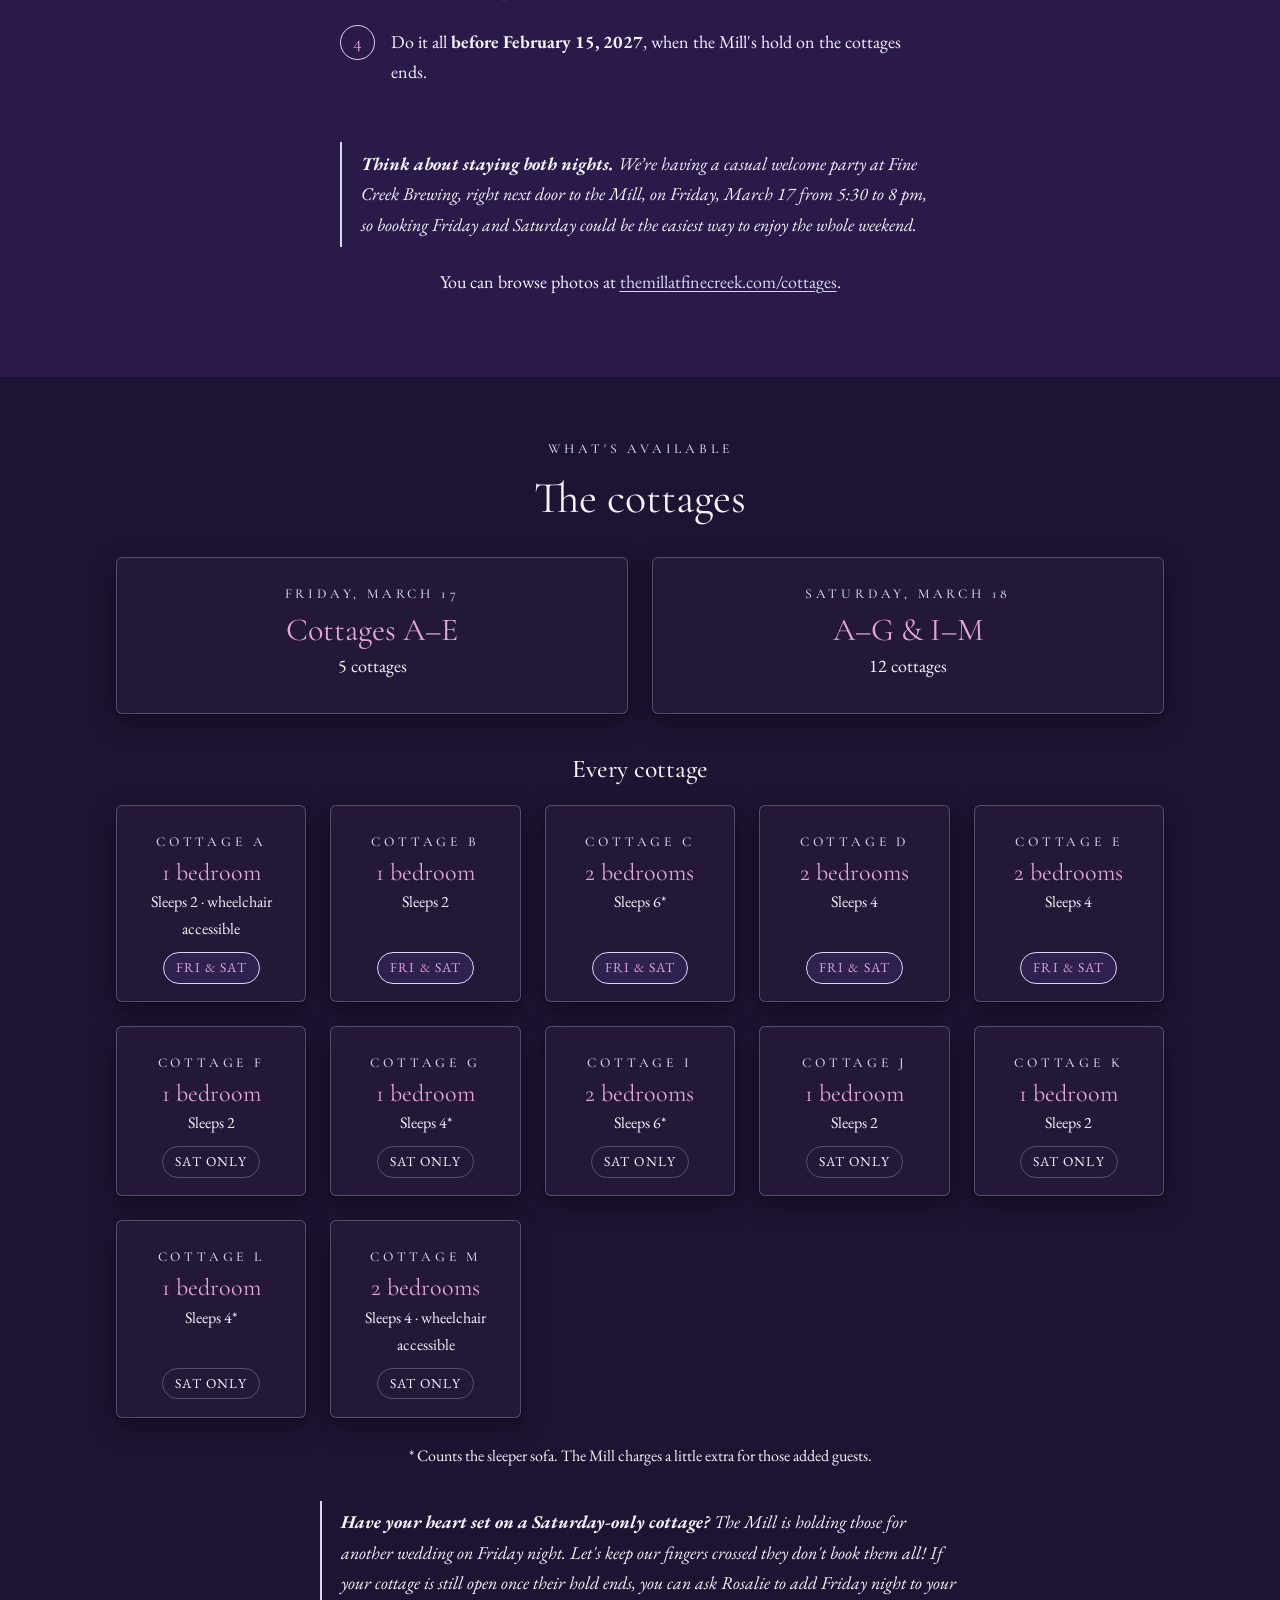
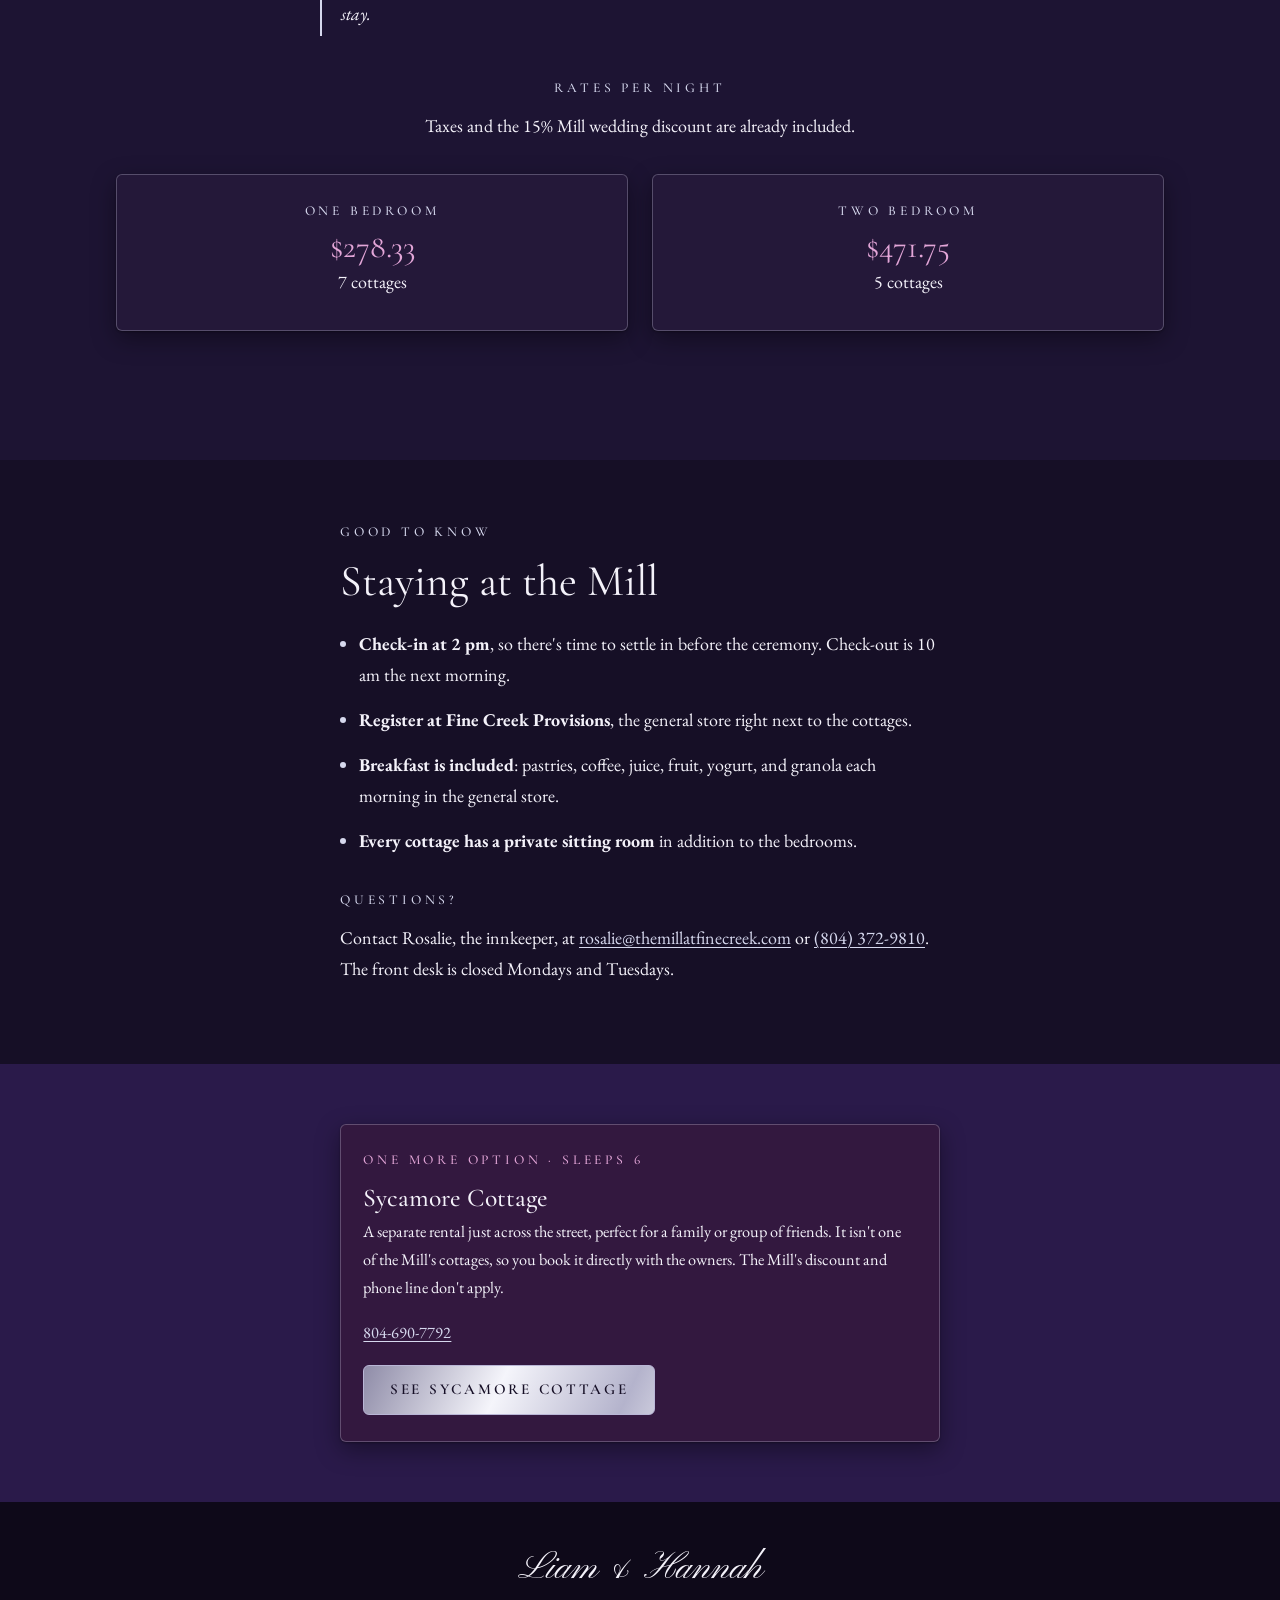
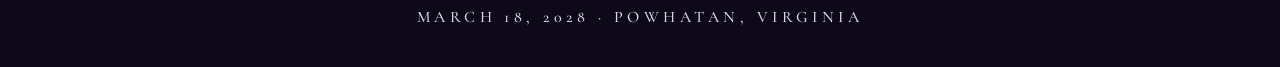
==== commit dfa1c2bf: "Cottages: note explaining Saturday-only cottages and adding Friday later Co-Authored-By: Claude Opus" ====
--- a/cottages-8fd2a997fd810f79.html
+++ b/cottages-8fd2a997fd810f79.html
@@ -22,7 +22,7 @@
   <link href="https://fonts.googleapis.com/css2?family=Cormorant+Garamond:ital,wght@0,300;0,400;0,500;0,600;1,400&family=EB+Garamond:ital@0;1&family=Pinyon+Script&display=swap" rel="stylesheet">
   <script>try { if (localStorage.getItem("theme") === "light") document.documentElement.dataset.theme = "light"; } catch (e) {}</script>
   <script>(function () { var w = 0; function lock() { if (innerWidth === w) return; w = innerWidth; document.documentElement.style.setProperty("--app-h", innerHeight + "px"); } lock(); addEventListener("resize", lock); })();</script>
-  <link rel="stylesheet" href="css/style.css?v=20261109b">
+  <link rel="stylesheet" href="css/style.css?v=20261109c">
 </head>
 <body>
   <header class="site-header">
@@ -172,6 +172,7 @@
           </div>
         </div>
         <p class="center fine-print reveal">* Counts the sleeper sofa. The Mill charges a little extra for those added guests.</p>
+        <p class="note reveal cottage-note"><strong>Have your heart set on a Saturday-only cottage?</strong> The Mill is holding those for another wedding on Friday night. Let's keep our fingers crossed they don't book them all! If your cottage is still open once their hold ends, you can ask Rosalie to add Friday night to your stay.</p>
 
         <div class="center reveal cottage-list-heading">
           <span class="eyebrow">Rates per night</span>
--- a/css/style.css
+++ b/css/style.css
@@ -801,6 +801,7 @@
   letter-spacing: .08em;
   text-transform: uppercase;
 }
+.cottage-note { max-width: 40rem; margin: 2rem auto 0; }
 .avail-both { border-color: var(--accent); background: var(--chip); color: var(--accent-strong); }
 
 .steps { counter-reset: step; list-style: none; margin: 1.5rem 0 2rem; padding: 0; }
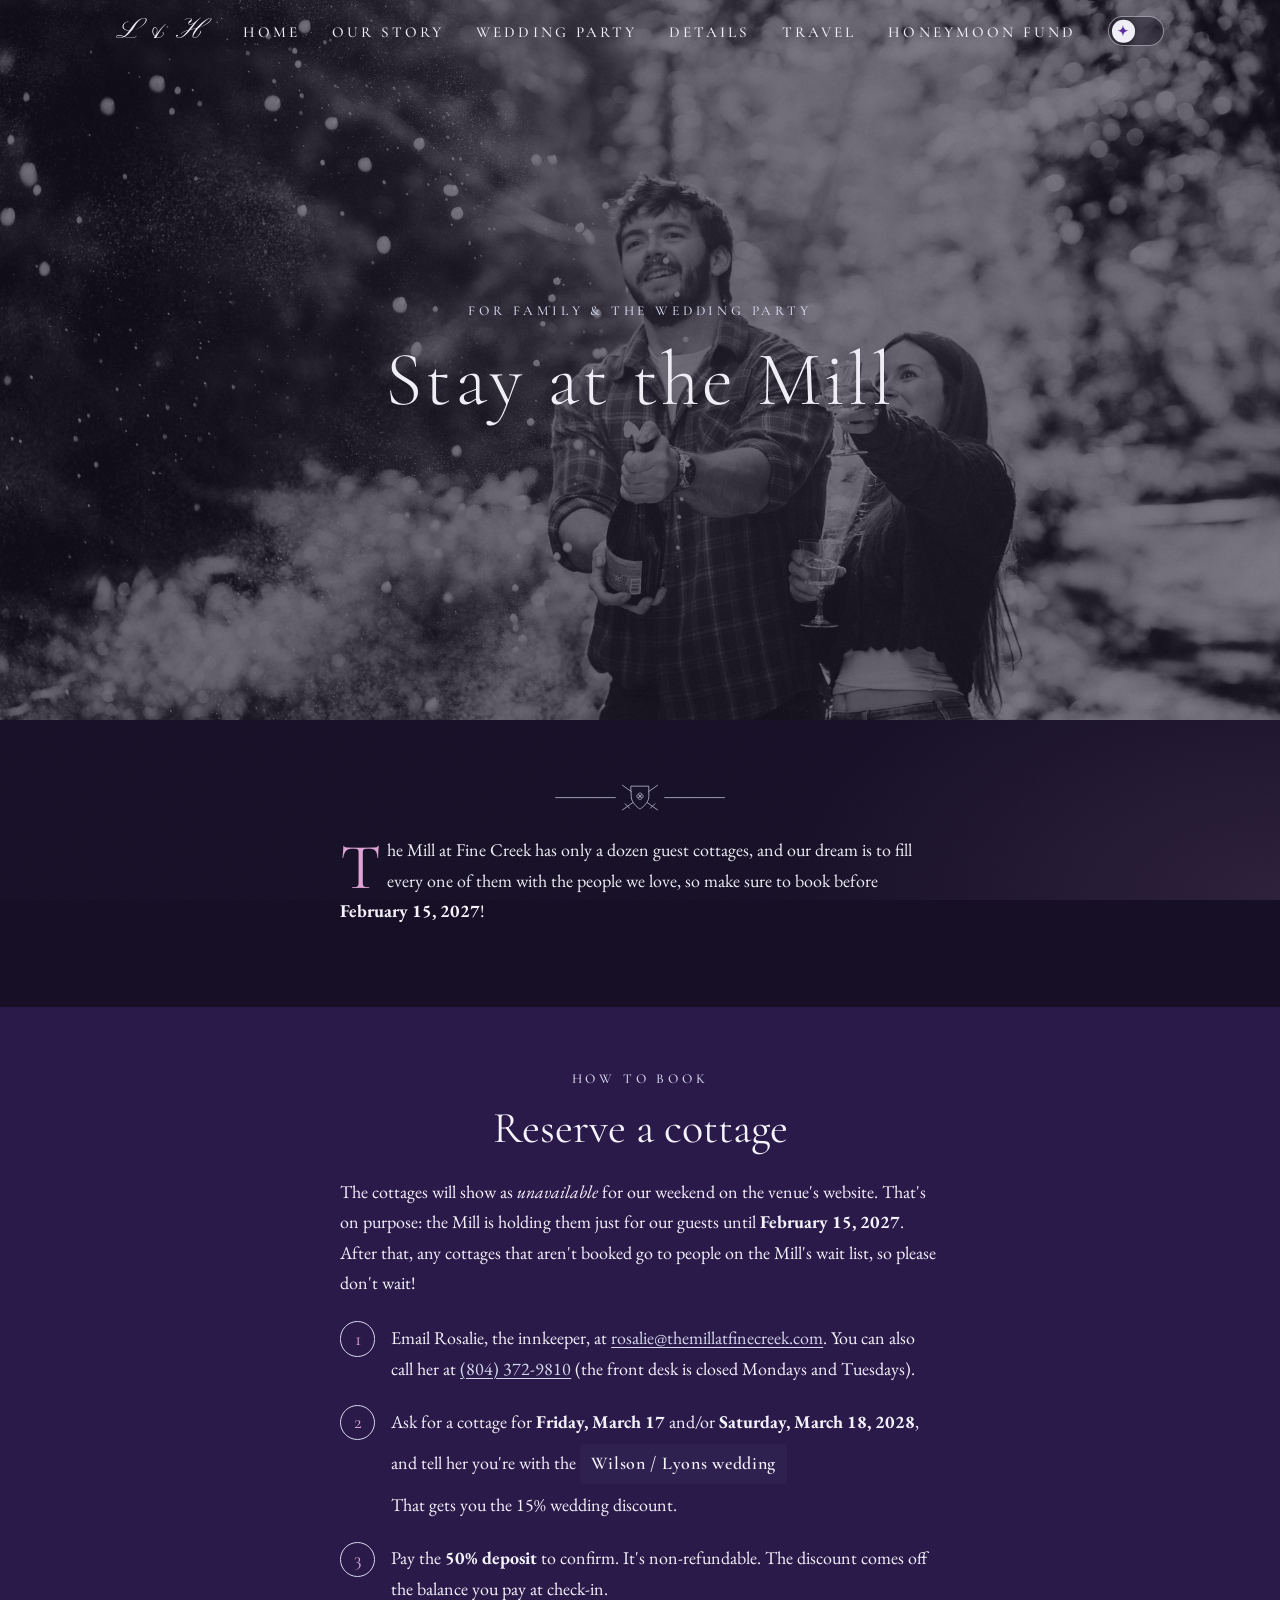
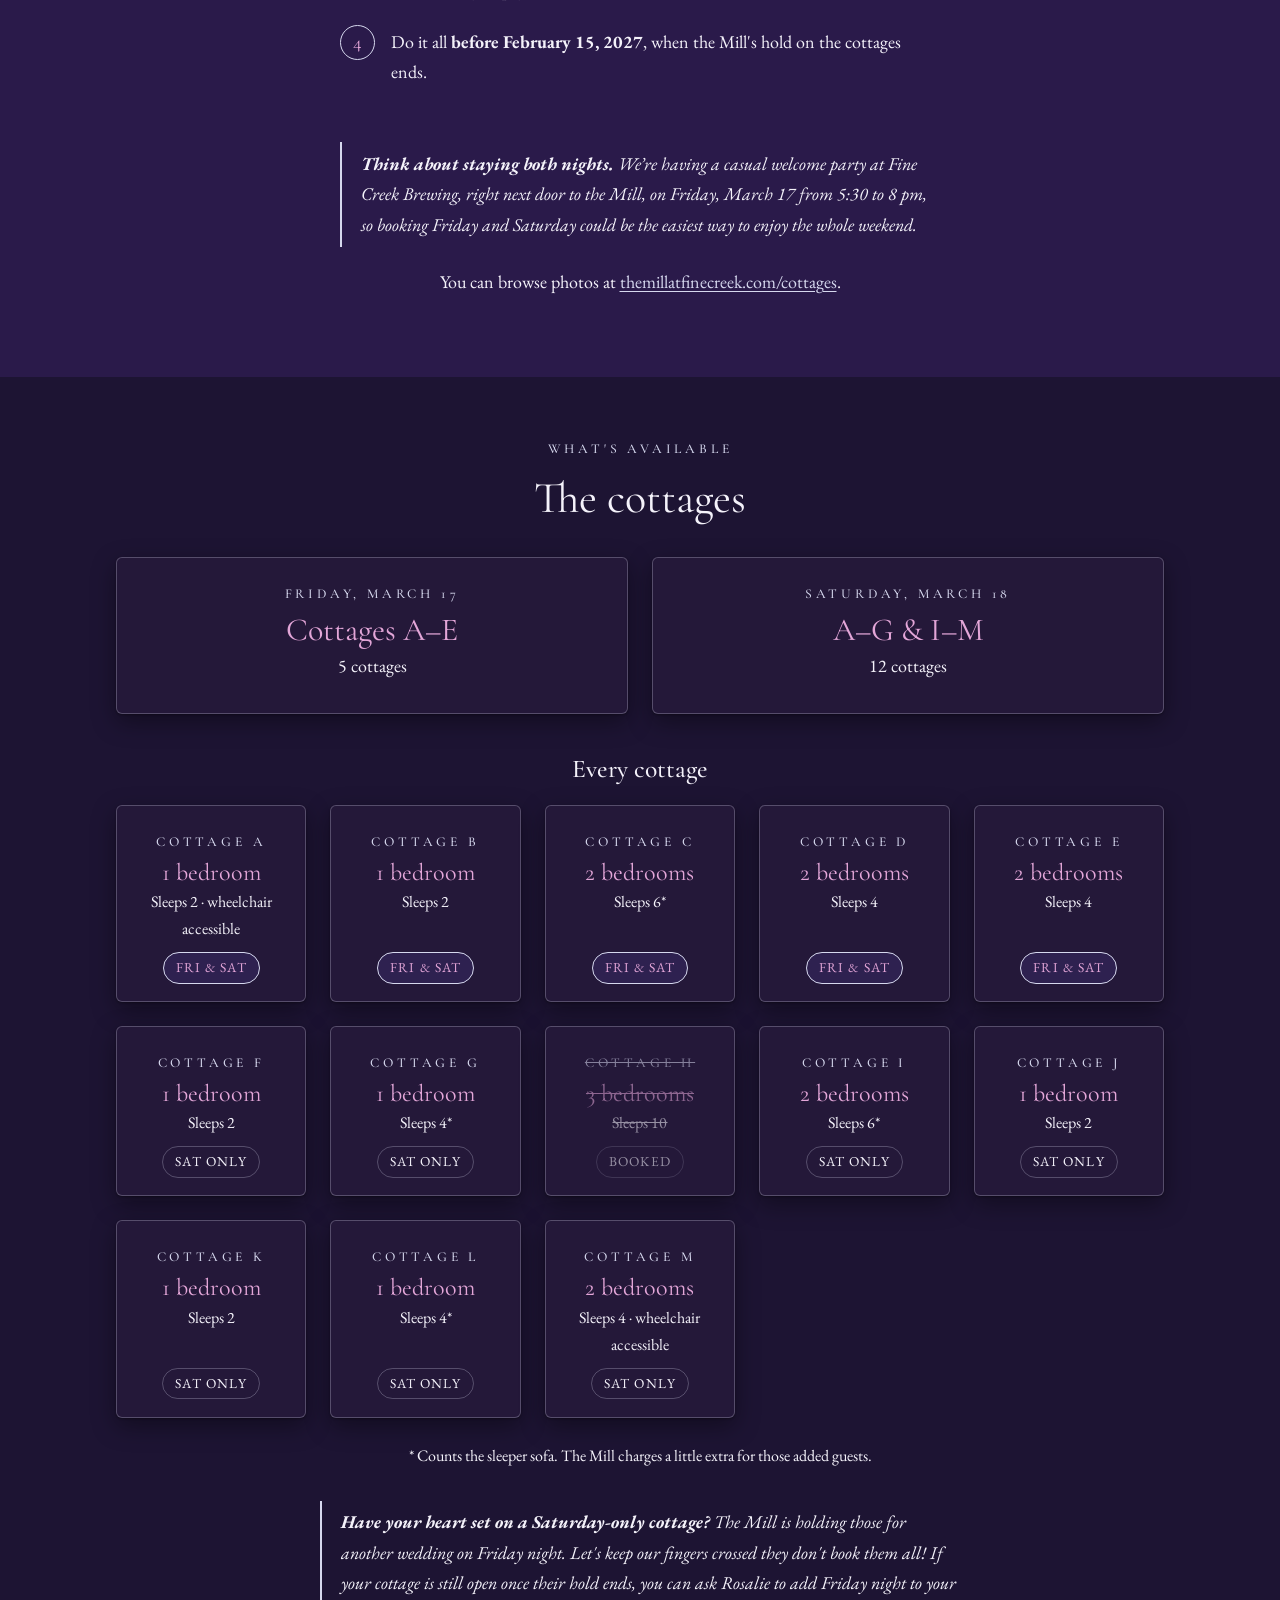
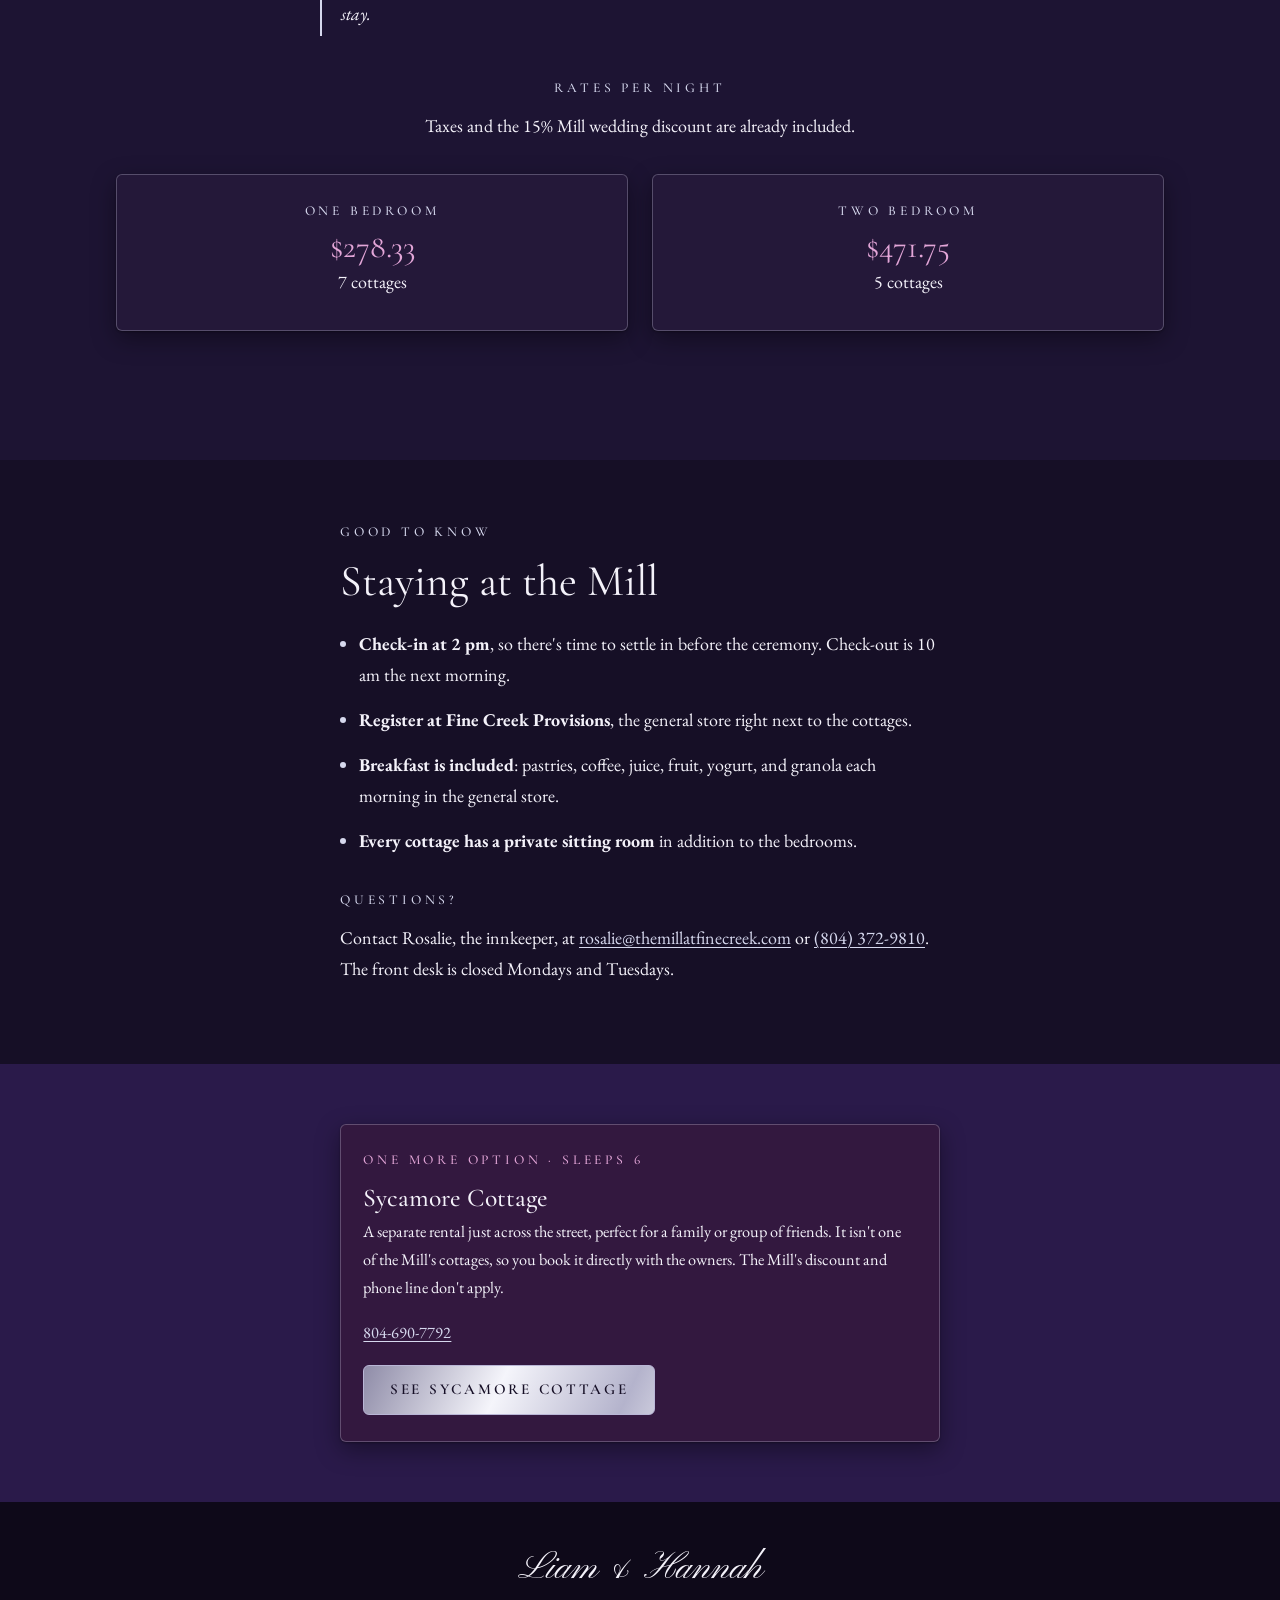
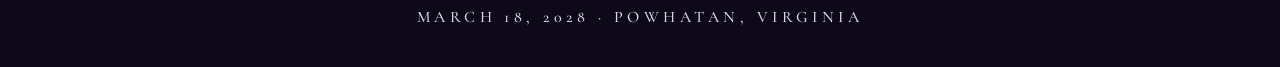
==== commit 5b891943: "Cottages: show Cottage H struck through as booked Co-Authored-By: Claude Opus 5.5 <noreply@anthropic" ====
--- a/cottages-8fd2a997fd810f79.html
+++ b/cottages-8fd2a997fd810f79.html
@@ -22,7 +22,7 @@
   <link href="https://fonts.googleapis.com/css2?family=Cormorant+Garamond:ital,wght@0,300;0,400;0,500;0,600;1,400&family=EB+Garamond:ital@0;1&family=Pinyon+Script&display=swap" rel="stylesheet">
   <script>try { if (localStorage.getItem("theme") === "light") document.documentElement.dataset.theme = "light"; } catch (e) {}</script>
   <script>(function () { var w = 0; function lock() { if (innerWidth === w) return; w = innerWidth; document.documentElement.style.setProperty("--app-h", innerHeight + "px"); } lock(); addEventListener("resize", lock); })();</script>
-  <link rel="stylesheet" href="css/style.css?v=20261109c">
+  <link rel="stylesheet" href="css/style.css?v=20261109d">
 </head>
 <body>
   <header class="site-header">
@@ -140,6 +140,12 @@
             <p>Sleeps 4*</p>
             <span class="avail">Sat only</span>
           </div>
+          <div class="fact reveal cottage-booked">
+            <span class="eyebrow label"><s>Cottage H</s></span>
+            <div class="value"><s>3 bedrooms</s></div>
+            <p><s>Sleeps 10</s></p>
+            <span class="avail">Booked</span>
+          </div>
           <div class="fact reveal">
             <span class="eyebrow label">Cottage I</span>
             <div class="value">2 bedrooms</div>
--- a/css/style.css
+++ b/css/style.css
@@ -802,6 +802,9 @@
   text-transform: uppercase;
 }
 .cottage-note { max-width: 40rem; margin: 2rem auto 0; }
+.cottage-booked { box-shadow: none; }
+.cottage-booked > * { opacity: .55; }
+.cottage-booked s { text-decoration-thickness: 1px; }
 .avail-both { border-color: var(--accent); background: var(--chip); color: var(--accent-strong); }
 
 .steps { counter-reset: step; list-style: none; margin: 1.5rem 0 2rem; padding: 0; }
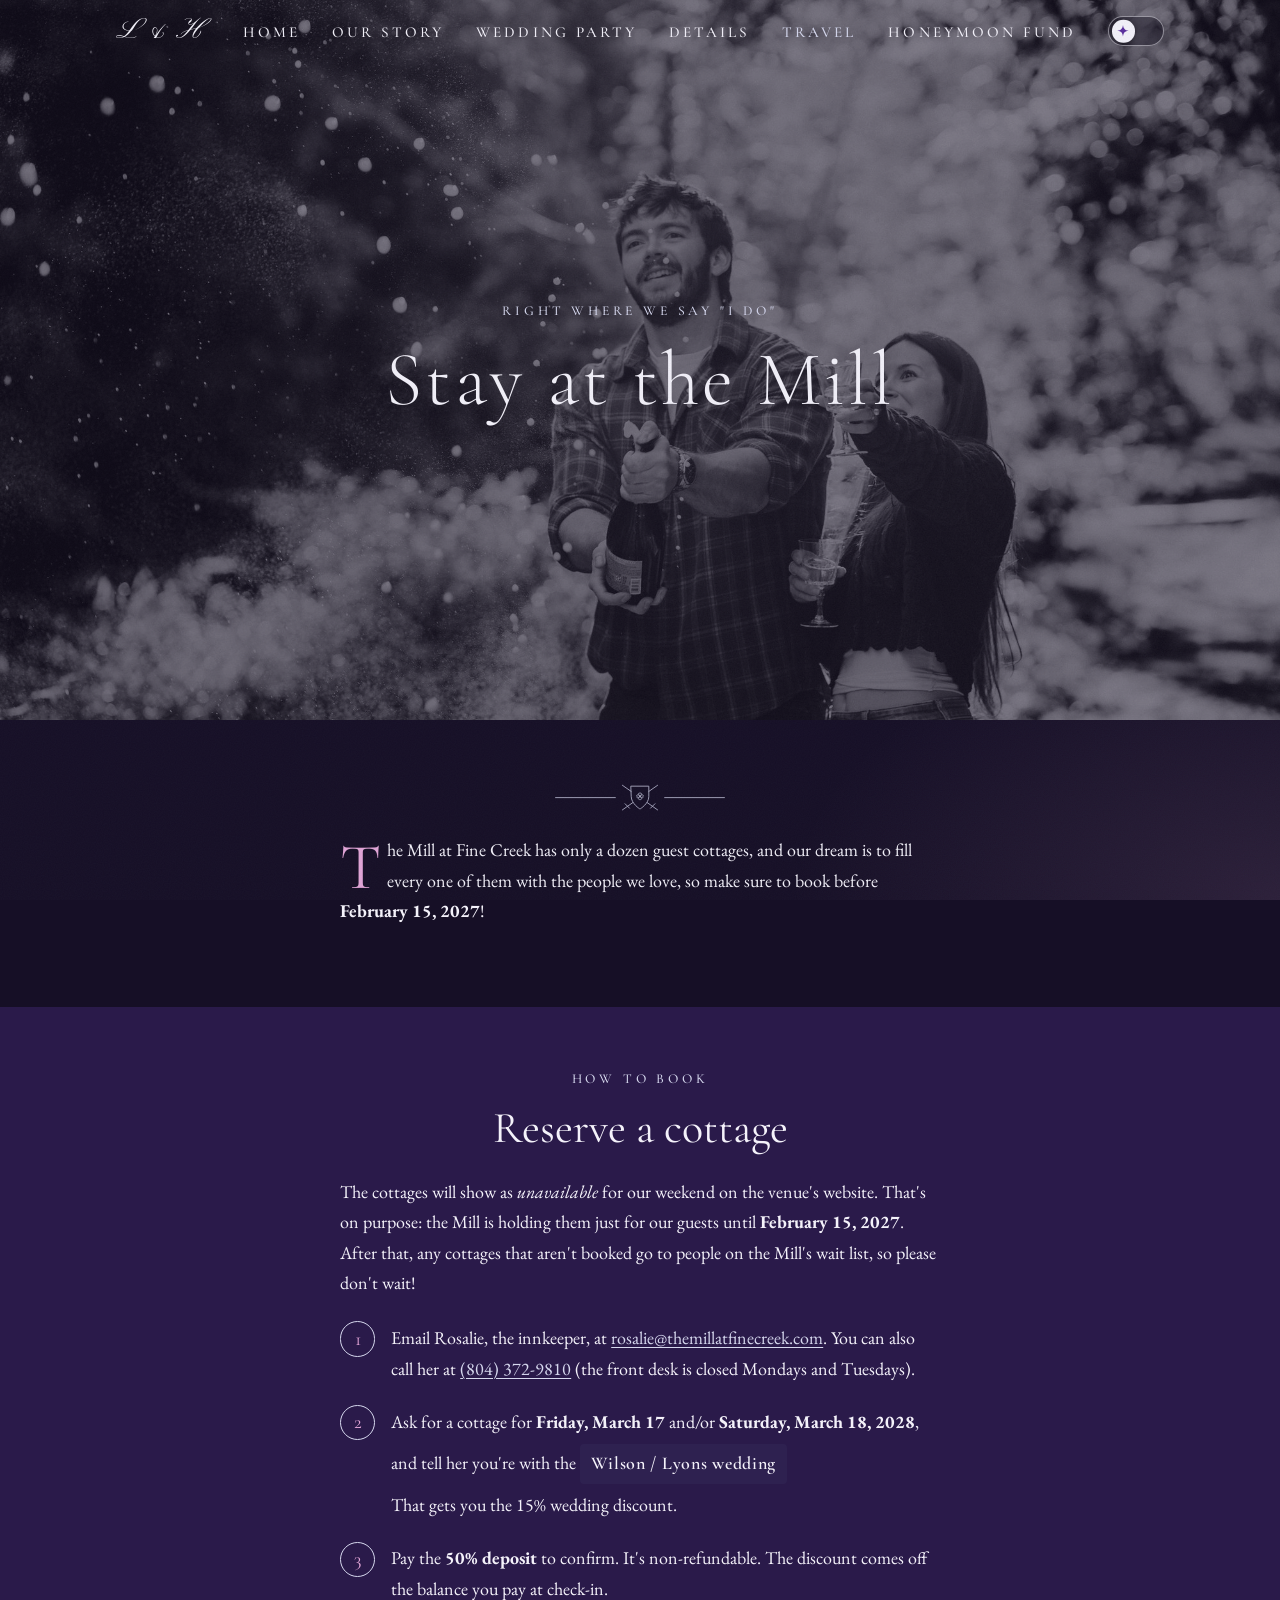
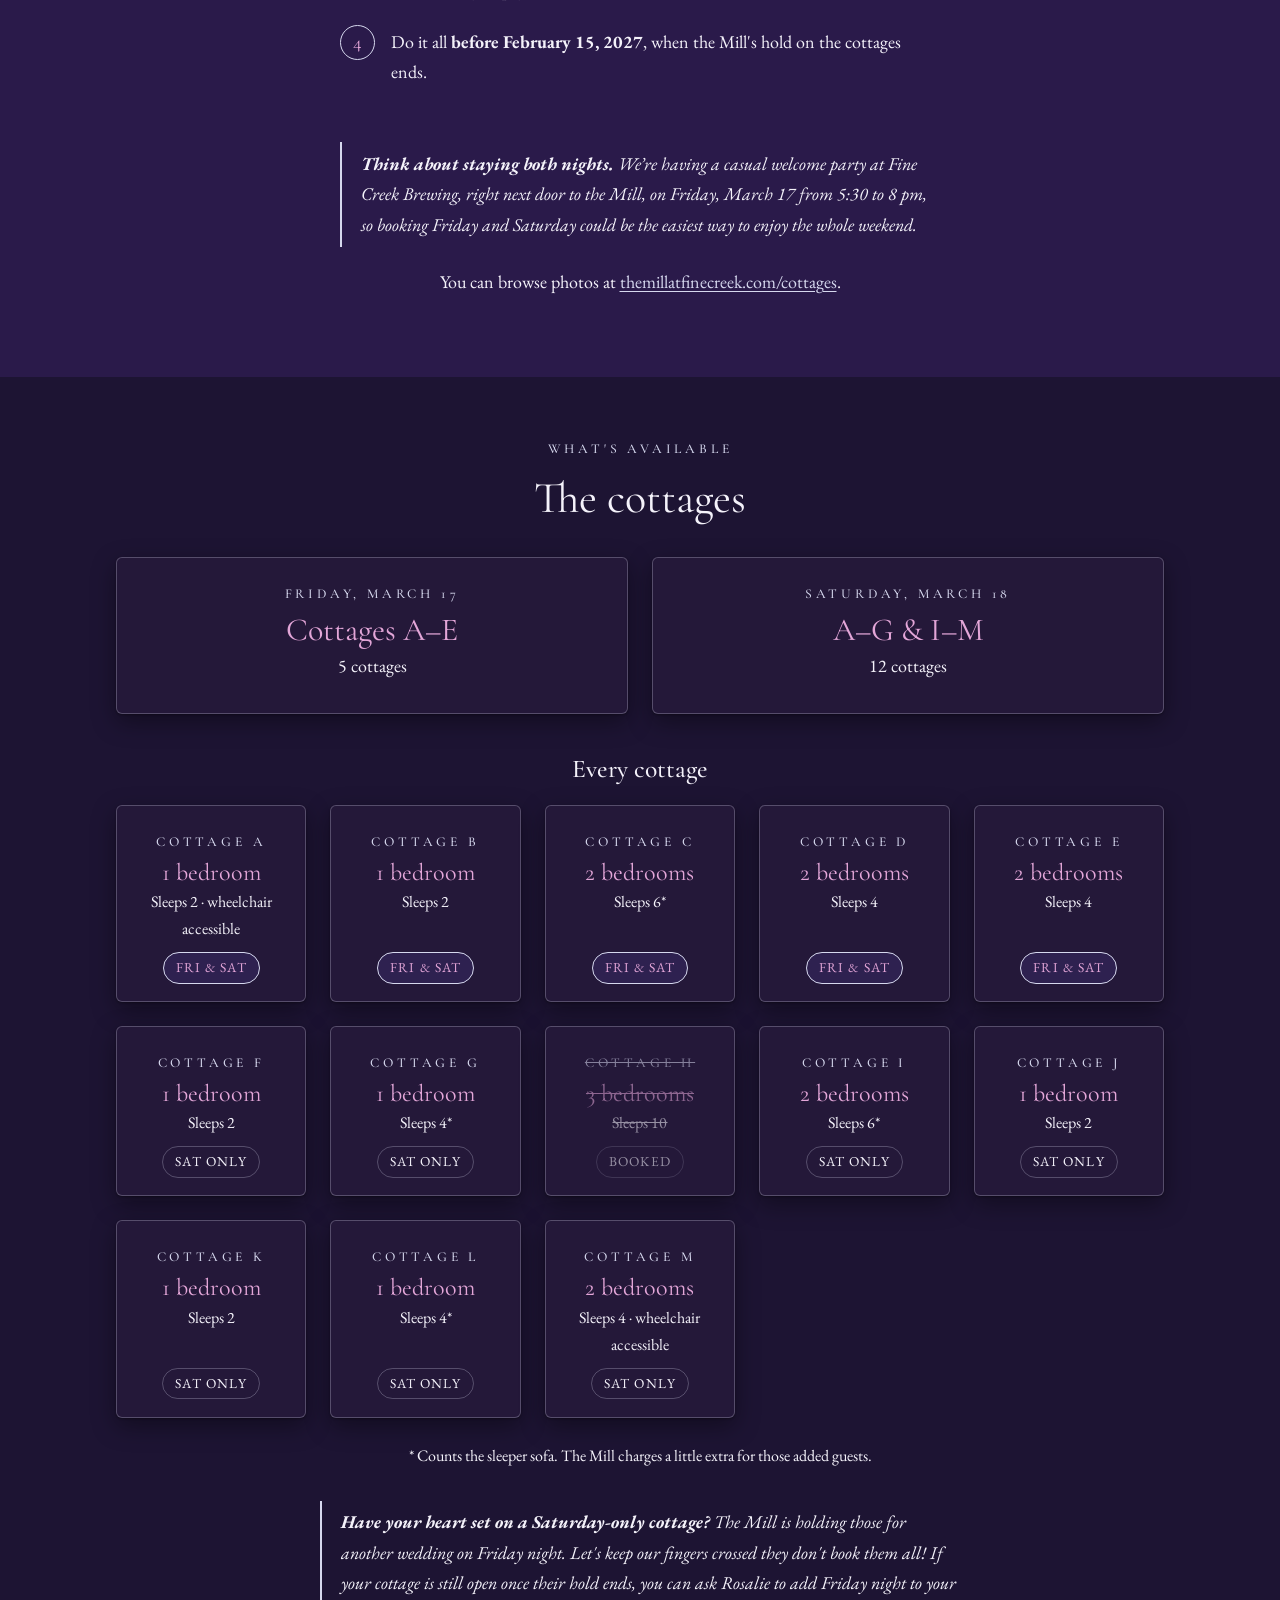
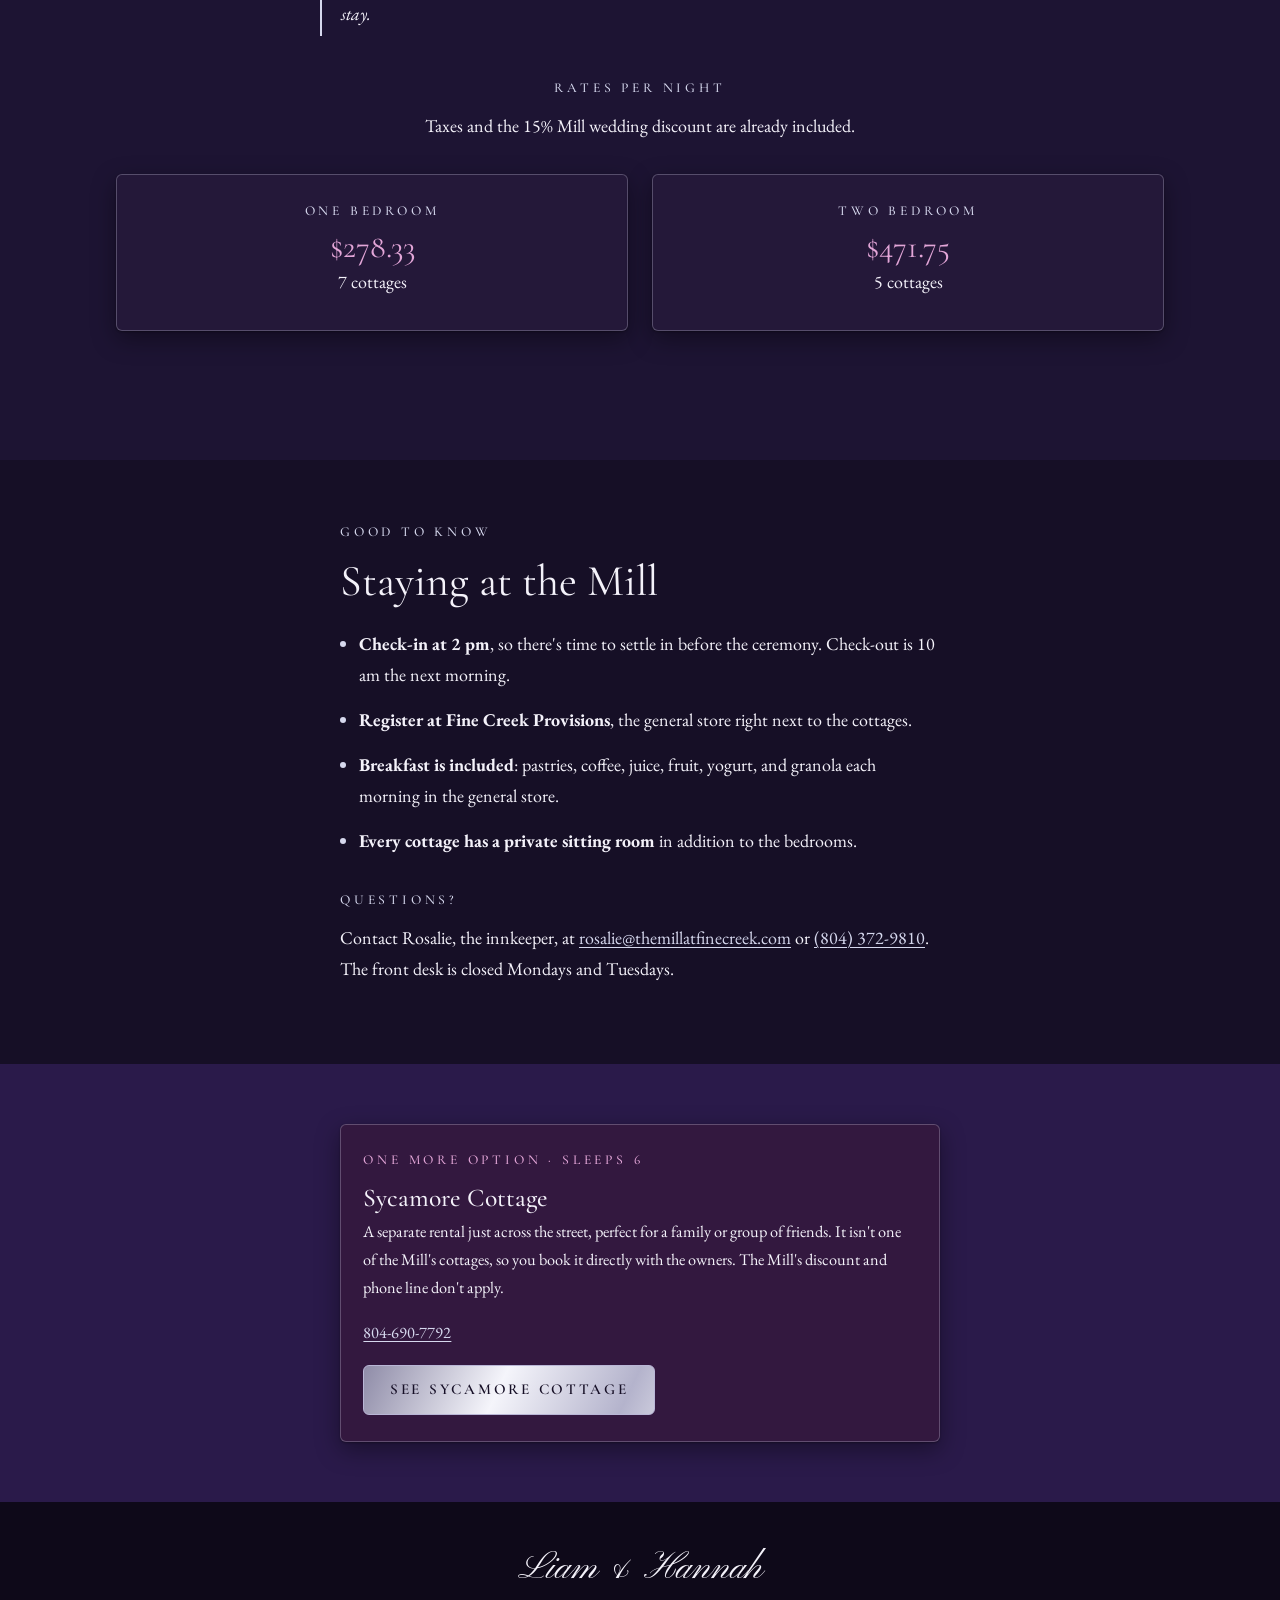
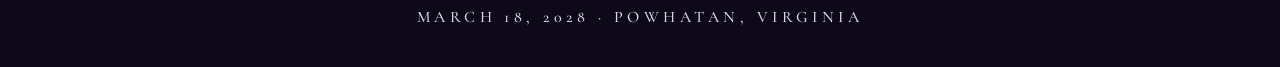
==== commit bcf8a000: "Cottages: open to all guests at cottages.html Drop noindex and family-only wording; the old secret a" ====
--- a/cottages-8fd2a997fd810f79.html
+++ b/cottages-8fd2a997fd810f79.html
@@ -1,240 +1,14 @@
 <!doctype html>
-<html lang="en" class="no-js">
+<html lang="en">
 <head>
   <meta charset="utf-8">
-  <meta name="viewport" content="width=device-width, initial-scale=1">
-  <meta name="robots" content="noindex, nofollow">
-  <title>Cottages · Liam & Hannah</title>
-  <meta property="og:type" content="website">
-  <meta property="og:site_name" content="Liam &amp; Hannah">
-  <meta property="og:title" content="Stay at the Mill · Liam &amp; Hannah">
-  <meta property="og:description" content="Cottages at The Mill at Fine Creek, just for our family and wedding party.">
-  <meta property="og:url" content="https://liamandhannah.com/cottages-8fd2a997fd810f79.html">
-  <meta property="og:image" content="https://liamandhannah.com/img/share/cottages.jpg">
-  <meta property="og:image:width" content="1200">
-  <meta property="og:image:height" content="630">
-  <meta property="og:image:alt" content="Liam popping a bottle of champagne beside Hannah">
-  <meta name="twitter:card" content="summary_large_image">
-  <meta name="theme-color" content="#160F26">
-  <link rel="icon" href="img/favicon.svg" type="image/svg+xml">
-  <link rel="preconnect" href="https://fonts.googleapis.com">
-  <link rel="preconnect" href="https://fonts.gstatic.com" crossorigin>
-  <link href="https://fonts.googleapis.com/css2?family=Cormorant+Garamond:ital,wght@0,300;0,400;0,500;0,600;1,400&family=EB+Garamond:ital@0;1&family=Pinyon+Script&display=swap" rel="stylesheet">
-  <script>try { if (localStorage.getItem("theme") === "light") document.documentElement.dataset.theme = "light"; } catch (e) {}</script>
-  <script>(function () { var w = 0; function lock() { if (innerWidth === w) return; w = innerWidth; document.documentElement.style.setProperty("--app-h", innerHeight + "px"); } lock(); addEventListener("resize", lock); })();</script>
-  <link rel="stylesheet" href="css/style.css?v=20261109d">
+  <meta name="robots" content="noindex">
+  <title>Stay at the Mill · Liam &amp; Hannah</title>
+  <link rel="canonical" href="https://liamandhannah.com/cottages.html">
+  <meta http-equiv="refresh" content="0; url=cottages.html">
+  <script>location.replace("cottages.html" + location.hash);</script>
 </head>
 <body>
-  <header class="site-header">
-    <nav class="nav" aria-label="Main">
-      <a class="nav-brand" href="./">L &amp; H</a>
-      <button class="nav-toggle" aria-expanded="false" aria-controls="nav-links">Menu</button>
-      <ul class="nav-links" id="nav-links">
-        <li><a href="./">Home</a></li>
-        <li><a href="story.html">Our Story</a></li>
-        <li><a href="party.html">Wedding Party</a></li>
-        <li><a href="details.html">Details</a></li>
-        <li><a href="travel.html">Travel</a></li>
-        <li><a href="registry.html">Honeymoon Fund</a></li>
-      </ul>
-      <button class="theme-toggle" type="button" role="switch" aria-checked="false" aria-label="Light mode"><span class="tt-knob" aria-hidden="true"><svg class="tt-star" viewBox="0 0 24 24"><path d="M12 3 C12.8 9 15 11.2 21 12 C15 12.8 12.8 15 12 21 C11.2 15 9 12.8 3 12 C9 11.2 11.2 9 12 3Z"/></svg><svg class="tt-sun" viewBox="0 0 24 24"><circle cx="12" cy="12" r="4.2"/><path d="M12 2.5v2.6M12 18.9v2.6M2.5 12h2.6M18.9 12h2.6M5.3 5.3l1.8 1.8M16.9 16.9l1.8 1.8M5.3 18.7l1.8-1.8M16.9 7.1l1.8-1.8"/></svg></span></button>
-    </nav>
-  </header>
-
-  <main>
-    <section class="banner">
-      <img src="img/site/photo-0068.jpg" alt="" style="object-position: 70% 25%">
-      <div class="banner-inner">
-        <span class="eyebrow">For family &amp; the wedding party</span>
-        <h1>Stay at the Mill</h1>
-      </div>
-    </section>
-
-    <section>
-      <div class="narrow reveal">
-        <svg class="flourish" viewBox="0 0 200 40" aria-hidden="true"><use href="img/botanical.svg?v=20261102h#crest"></use></svg>
-        <p class="drop-cap">The Mill at Fine Creek has only a dozen guest cottages, and our dream is to fill every one of them with the people we love, so make sure to book before <strong>February 15, 2027</strong>!</p>
-      </div>
-    </section>
-
-    <section class="section-dark">
-      <div class="narrow">
-        <div class="center reveal">
-          <span class="eyebrow">How to book</span>
-          <h2>Reserve a cottage</h2>
-        </div>
-        <p class="reveal">The cottages will show as <em>unavailable</em> for our weekend on the venue's website. That's on purpose: the Mill is holding them just for our guests until <strong>February 15, 2027</strong>. After that, any cottages that aren't booked go to people on the Mill's wait list, so please don't wait!</p>
-        <ol class="steps reveal">
-          <li>Email Rosalie, the innkeeper, at <a href="mailto:rosalie@themillatfinecreek.com">rosalie@themillatfinecreek.com</a>. You can also call her at <a href="tel:+18043729810">(804) 372-9810</a> (the front desk is closed Mondays and Tuesdays).</li>
-          <li>Ask for a cottage for <strong>Friday, March 17</strong> and/or <strong>Saturday, March 18, 2028</strong>, and tell her you're with the
-            <span class="copy-line">Wilson / Lyons wedding</span><br>
-            That gets you the 15% wedding discount.</li>
-          <li>Pay the <strong>50% deposit</strong> to confirm. It's non-refundable. The discount comes off the balance you pay at check-in.</li>
-          <li>Do it all <strong>before February 15, 2027</strong>, when the Mill's hold on the cottages ends.</li>
-        </ol>
-        <p class="note reveal"><strong>Think about staying both nights.</strong> We’re having a casual welcome party at Fine Creek Brewing, right next door to the Mill, on Friday, March 17 from 5:30 to 8 pm, so booking Friday and Saturday could be the easiest way to enjoy the whole weekend.</p>
-        <p class="center reveal">You can browse photos at <a href="https://www.themillatfinecreek.com/cottages" target="_blank" rel="noopener">themillatfinecreek.com/cottages</a>.</p>
-      </div>
-    </section>
-
-    <section class="section-mist">
-      <div class="wrap">
-        <div class="center reveal">
-          <span class="eyebrow">What's available</span>
-          <h2>The cottages</h2>
-        </div>
-        <div class="facts rates">
-          <div class="fact reveal">
-            <span class="eyebrow label">Friday, March 17</span>
-            <div class="value">Cottages A–E</div>
-            <p>5 cottages</p>
-          </div>
-          <div class="fact reveal">
-            <span class="eyebrow label">Saturday, March 18</span>
-            <div class="value">A–G &amp; I–M</div>
-            <p>12 cottages</p>
-          </div>
-        </div>
-
-        <h3 class="center reveal cottage-list-heading">Every cottage</h3>
-        <div class="facts rates cottage-list">
-          <div class="fact reveal">
-            <span class="eyebrow label">Cottage A</span>
-            <div class="value">1 bedroom</div>
-            <p>Sleeps 2 · wheelchair accessible</p>
-            <span class="avail avail-both">Fri &amp; Sat</span>
-          </div>
-          <div class="fact reveal">
-            <span class="eyebrow label">Cottage B</span>
-            <div class="value">1 bedroom</div>
-            <p>Sleeps 2</p>
-            <span class="avail avail-both">Fri &amp; Sat</span>
-          </div>
-          <div class="fact reveal">
-            <span class="eyebrow label">Cottage C</span>
-            <div class="value">2 bedrooms</div>
-            <p>Sleeps 6*</p>
-            <span class="avail avail-both">Fri &amp; Sat</span>
-          </div>
-          <div class="fact reveal">
-            <span class="eyebrow label">Cottage D</span>
-            <div class="value">2 bedrooms</div>
-            <p>Sleeps 4</p>
-            <span class="avail avail-both">Fri &amp; Sat</span>
-          </div>
-          <div class="fact reveal">
-            <span class="eyebrow label">Cottage E</span>
-            <div class="value">2 bedrooms</div>
-            <p>Sleeps 4</p>
-            <span class="avail avail-both">Fri &amp; Sat</span>
-          </div>
-          <div class="fact reveal">
-            <span class="eyebrow label">Cottage F</span>
-            <div class="value">1 bedroom</div>
-            <p>Sleeps 2</p>
-            <span class="avail">Sat only</span>
-          </div>
-          <div class="fact reveal">
-            <span class="eyebrow label">Cottage G</span>
-            <div class="value">1 bedroom</div>
-            <p>Sleeps 4*</p>
-            <span class="avail">Sat only</span>
-          </div>
-          <div class="fact reveal cottage-booked">
-            <span class="eyebrow label"><s>Cottage H</s></span>
-            <div class="value"><s>3 bedrooms</s></div>
-            <p><s>Sleeps 10</s></p>
-            <span class="avail">Booked</span>
-          </div>
-          <div class="fact reveal">
-            <span class="eyebrow label">Cottage I</span>
-            <div class="value">2 bedrooms</div>
-            <p>Sleeps 6*</p>
-            <span class="avail">Sat only</span>
-          </div>
-          <div class="fact reveal">
-            <span class="eyebrow label">Cottage J</span>
-            <div class="value">1 bedroom</div>
-            <p>Sleeps 2</p>
-            <span class="avail">Sat only</span>
-          </div>
-          <div class="fact reveal">
-            <span class="eyebrow label">Cottage K</span>
-            <div class="value">1 bedroom</div>
-            <p>Sleeps 2</p>
-            <span class="avail">Sat only</span>
-          </div>
-          <div class="fact reveal">
-            <span class="eyebrow label">Cottage L</span>
-            <div class="value">1 bedroom</div>
-            <p>Sleeps 4*</p>
-            <span class="avail">Sat only</span>
-          </div>
-          <div class="fact reveal">
-            <span class="eyebrow label">Cottage M</span>
-            <div class="value">2 bedrooms</div>
-            <p>Sleeps 4 · wheelchair accessible</p>
-            <span class="avail">Sat only</span>
-          </div>
-        </div>
-        <p class="center fine-print reveal">* Counts the sleeper sofa. The Mill charges a little extra for those added guests.</p>
-        <p class="note reveal cottage-note"><strong>Have your heart set on a Saturday-only cottage?</strong> The Mill is holding those for another wedding on Friday night. Let's keep our fingers crossed they don't book them all! If your cottage is still open once their hold ends, you can ask Rosalie to add Friday night to your stay.</p>
-
-        <div class="center reveal cottage-list-heading">
-          <span class="eyebrow">Rates per night</span>
-          <p>Taxes and the 15% Mill wedding discount are already included.</p>
-        </div>
-        <div class="facts rates">
-          <div class="fact reveal">
-            <span class="eyebrow label">One bedroom</span>
-            <div class="value">$278.33</div>
-            <p>7 cottages</p>
-          </div>
-          <div class="fact reveal">
-            <span class="eyebrow label">Two bedroom</span>
-            <div class="value">$471.75</div>
-            <p>5 cottages</p>
-          </div>
-        </div>
-        <p class="center fine-print reveal">Rates are from the venue as of March 2026 and may change by our wedding.</p>
-      </div>
-    </section>
-
-    <section>
-      <div class="narrow reveal">
-        <span class="eyebrow">Good to know</span>
-        <h2>Staying at the Mill</h2>
-        <ul class="stay-list">
-          <li><strong>Check-in at 2 pm</strong>, so there's time to settle in before the ceremony. Check-out is 10 am the next morning.</li>
-          <li><strong>Register at Fine Creek Provisions</strong>, the general store right next to the cottages.</li>
-          <li><strong>Breakfast is included</strong>: pastries, coffee, juice, fruit, yogurt, and granola each morning in the general store.</li>
-          <li><strong>Every cottage has a private sitting room</strong> in addition to the bedrooms.</li>
-        </ul>
-        <span class="eyebrow" style="margin-top:2rem">Questions?</span>
-        <p>Contact Rosalie, the innkeeper, at <a href="mailto:rosalie@themillatfinecreek.com">rosalie@themillatfinecreek.com</a> or <a href="tel:+18043729810">(804) 372-9810</a>. The front desk is closed Mondays and Tuesdays.</p>
-      </div>
-    </section>
-
-    <section class="section-dark">
-      <div class="narrow">
-        <article class="card card-rose reveal">
-          <div class="card-body">
-            <span class="eyebrow">One more option · sleeps 6</span>
-            <h3>Sycamore Cottage</h3>
-            <p>A separate rental just across the street, perfect for a family or group of friends. It isn't one of the Mill's cottages, so you book it directly with the owners. The Mill's discount and phone line don't apply.</p>
-            <p><a href="tel:+18046907792">804-690-7792</a></p>
-            <a class="btn" href="https://www.sycamorebuilding.com/sycamorecottage" target="_blank" rel="noopener">See Sycamore Cottage</a>
-          </div>
-        </article>
-      </div>
-    </section>
-  </main>
-
-  <footer class="site-footer">
-    <div class="script">Liam &amp; Hannah</div>
-    <p class="eyebrow">March 18, 2028 · Powhatan, Virginia</p>
-  </footer>
-
-  <script src="js/main.js?v=20261103k"></script>
+  <p>This page has moved to <a href="cottages.html">Stay at the Mill</a>.</p>
 </body>
 </html>
